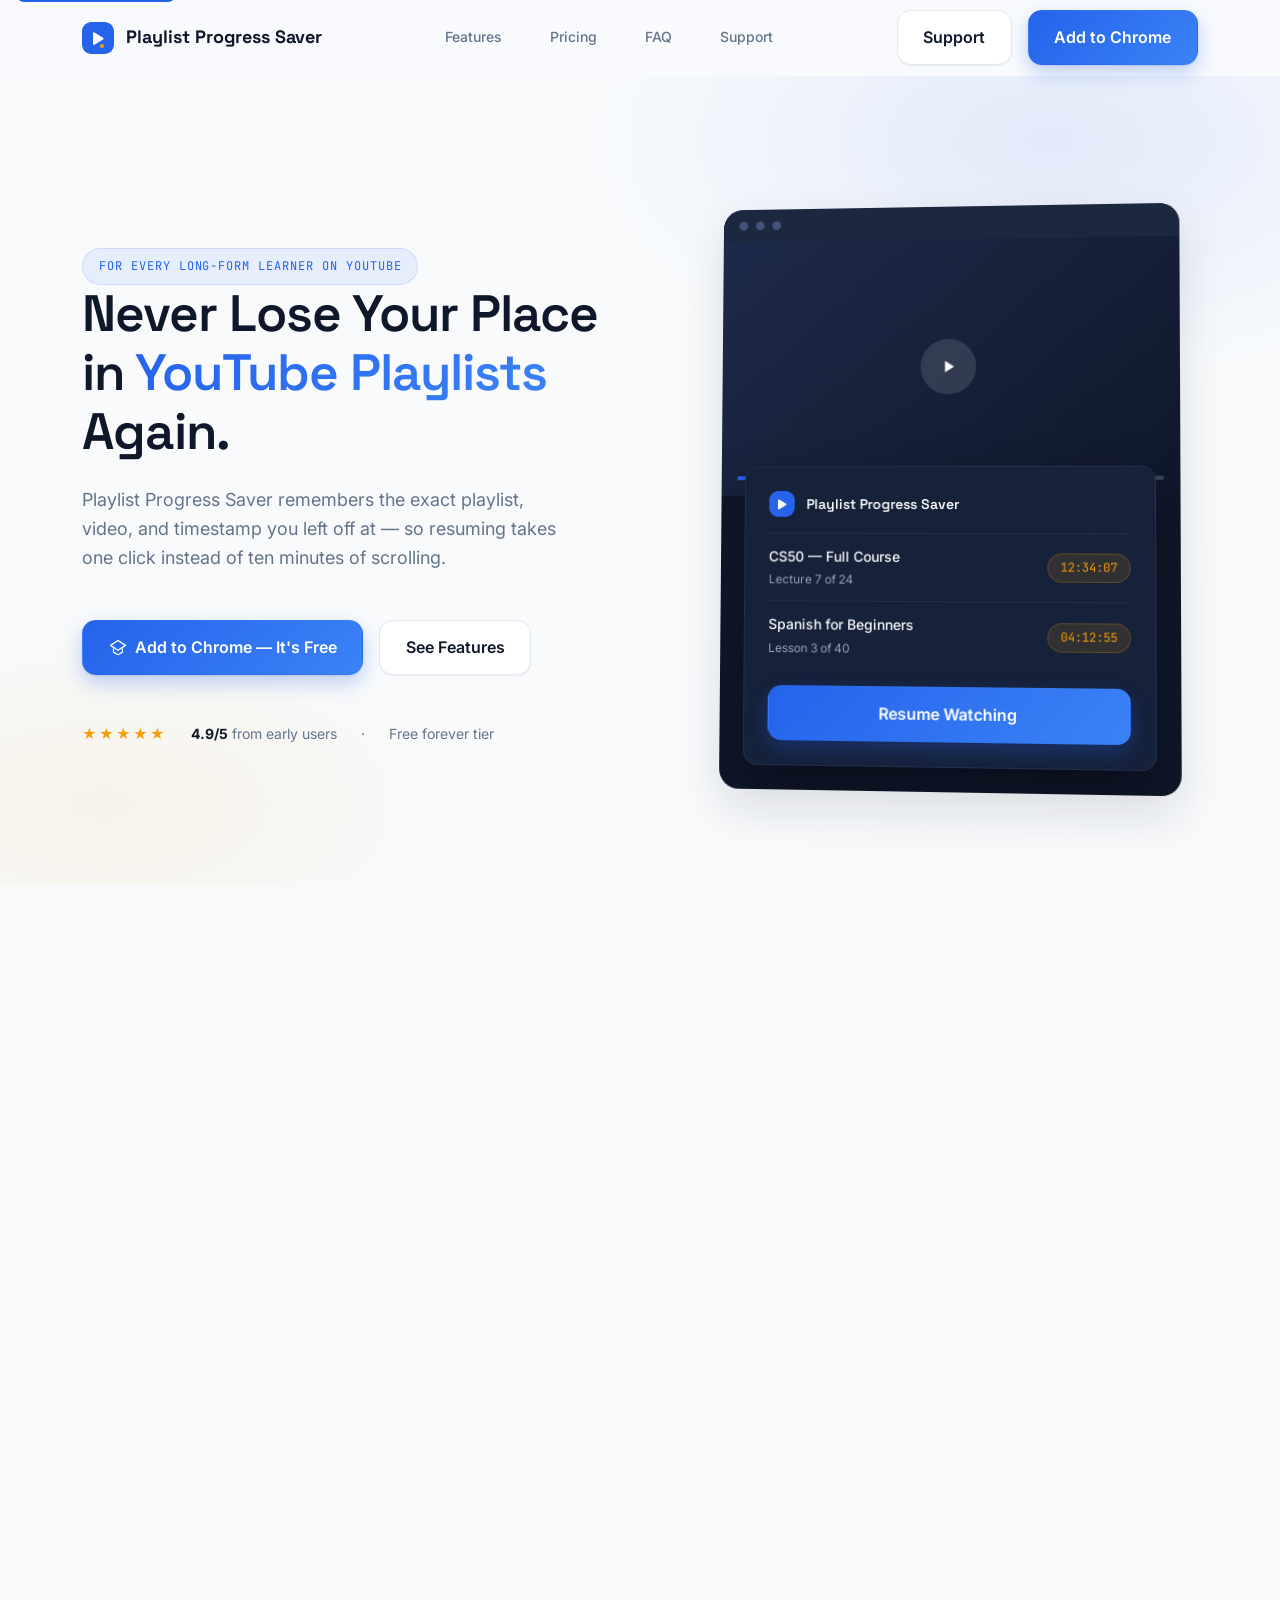
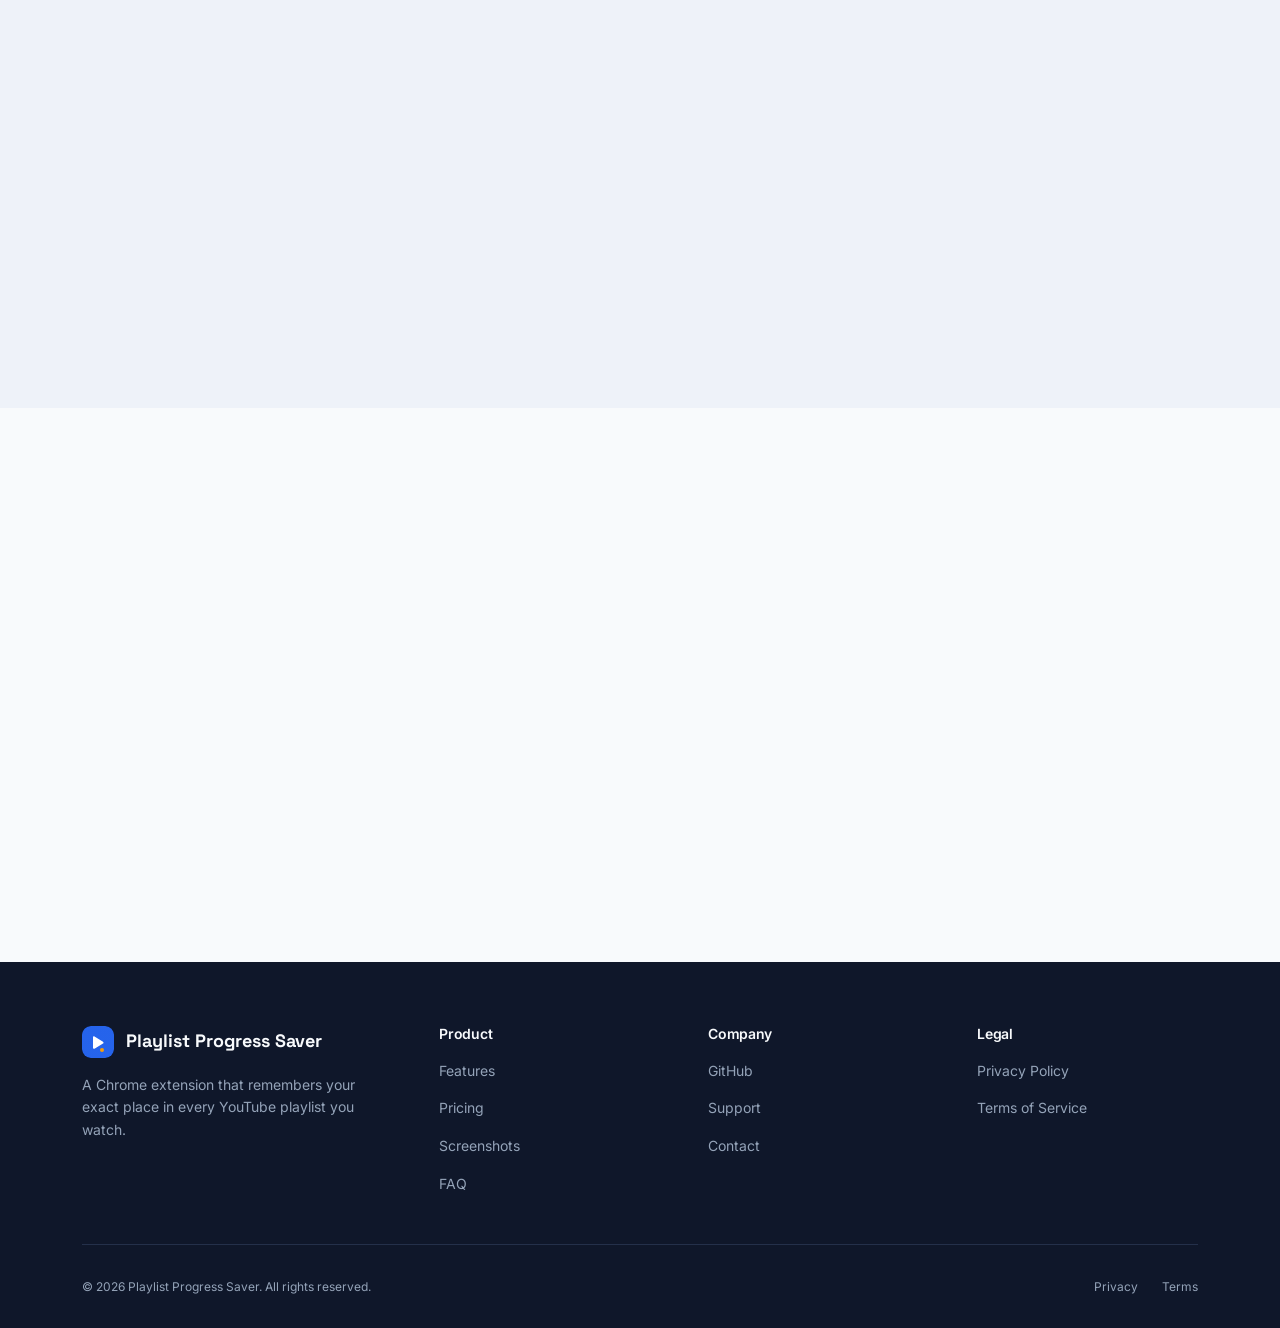
==== index.html @ 73959c13 "first version" ====
<!DOCTYPE html>
<html lang="en">
<head>
  <meta charset="UTF-8" />
  <meta name="viewport" content="width=device-width, initial-scale=1.0" />
  <title>Playlist Progress Saver — Never Lose Your Place in YouTube Playlists</title>
  <meta name="description" content="Playlist Progress Saver is a Chrome extension that remembers your exact playlist, video, and timestamp on YouTube — so you can resume instantly, every time." />
  <meta name="keywords" content="YouTube playlist tracker, resume YouTube video, chrome extension, playlist progress, save timestamp" />
  <meta name="author" content="Playlist Progress Saver" />
  <link rel="canonical" href="https://playlistprogresssaver.com/" />

  <!-- Open Graph -->
  <meta property="og:type" content="website" />
  <meta property="og:title" content="Playlist Progress Saver — Never Lose Your Place in YouTube Playlists" />
  <meta property="og:description" content="Remembers your exact playlist, video, and timestamp — resume instantly, every time." />
  <meta property="og:image" content="assets/images/og-image.png" />
  <meta property="og:url" content="https://playlistprogresssaver.com/" />
  <meta property="og:site_name" content="Playlist Progress Saver" />

  <!-- Twitter -->
  <meta name="twitter:card" content="summary_large_image" />
  <meta name="twitter:title" content="Playlist Progress Saver" />
  <meta name="twitter:description" content="Never lose your place in YouTube playlists again." />
  <meta name="twitter:image" content="assets/images/og-image.png" />

  <!-- Icons -->
  <link rel="icon" href="favicon.ico" sizes="any" />
  <link rel="apple-touch-icon" href="assets/images/apple-touch-icon.png" />
  <link rel="manifest" href="manifest.json" />
  <meta name="theme-color" content="#2563eb" />

  <!-- Fonts -->
  <link rel="preconnect" href="https://fonts.googleapis.com" />
  <link rel="preconnect" href="https://fonts.gstatic.com" crossorigin />
  <link href="https://fonts.googleapis.com/css2?family=Space+Grotesk:wght@500;600;700&family=Inter:wght@400;500;600;700&family=JetBrains+Mono:wght@400;500&display=swap" rel="stylesheet" />

  <link rel="stylesheet" href="styles.css" />

  <script type="application/ld+json">
  {
    "@context": "https://schema.org",
    "@type": "SoftwareApplication",
    "name": "Playlist Progress Saver",
    "applicationCategory": "BrowserApplication",
    "operatingSystem": "Chrome",
    "offers": {
      "@type": "Offer",
      "price": "0",
      "priceCurrency": "USD"
    },
    "description": "A Chrome extension that remembers your exact playlist, video, and timestamp on YouTube so you can resume instantly."
  }
  </script>
</head>
<body>
  <a class="skip-link" href="#main-content">Skip to content</a>

  <header class="site-header" id="site-header">
    <div class="container nav-inner">
      <a href="#top" class="logo" aria-label="Playlist Progress Saver home">
        <svg class="logo-mark" viewBox="0 0 32 32" fill="none" xmlns="http://www.w3.org/2000/svg" aria-hidden="true">
          <rect width="32" height="32" rx="8" fill="url(#navGrad)"/>
          <path d="M12.5 10.5L21 15.7C21.7 16.1 21.7 17.1 21 17.5L12.5 22.7C11.8 23.1 11 22.6 11 21.8V11.4C11 10.6 11.8 10.1 12.5 10.5Z" fill="white"/>
          <circle cx="20" cy="24" r="2" fill="#F59E0B"/>
          <defs>
            <linearGradient id="navGrad" x1="0" y1="0" x2="32" y2="32">
              <stop stop-color="#2563EB"/>
              <stop offset="1" stop-color="#3B82F6"/>
            </linearGradient>
          </defs>
        </svg>
        Playlist Progress Saver
      </a>

      <nav class="nav-links" aria-label="Primary">
        <a href="#features">Features</a>
        <a href="#pricing">Pricing</a>
        <a href="#faq">FAQ</a>
        <a href="#support">Support</a>
      </nav>

      <div class="nav-actions">
        <a href="#faq" class="btn btn-secondary">Support</a>
        <a href="#pricing" class="btn btn-primary">Add to Chrome</a>
        <button class="nav-toggle" id="nav-toggle" aria-label="Toggle menu" aria-expanded="false" aria-controls="site-header">
          <span class="nav-toggle-bar"></span>
          <span class="nav-toggle-bar"></span>
          <span class="nav-toggle-bar"></span>
        </button>
      </div>
    </div>
  </header>

  <main id="main-content">
    <!-- ============================== HERO ============================== -->
    <section class="hero" id="top">
      <div class="container hero-inner">
        <div class="hero-copy">
          <span class="eyebrow">For every long-form learner on YouTube</span>
          <h1>Never Lose Your Place in <span class="highlight">YouTube Playlists</span> Again.</h1>
          <p class="lead">Playlist Progress Saver remembers the exact playlist, video, and timestamp you left off at — so resuming takes one click instead of ten minutes of scrolling.</p>

          <div class="hero-actions">
            <a href="#pricing" class="btn btn-primary">
              <svg width="18" height="18" viewBox="0 0 24 24" fill="none" aria-hidden="true"><path d="M12 2L2 8.5L12 15L22 8.5L12 2Z" stroke="currentColor" stroke-width="1.6" stroke-linejoin="round"/><path d="M6 12.5V17.5L12 21L18 17.5V12.5" stroke="currentColor" stroke-width="1.6" stroke-linejoin="round"/></svg>
              Add to Chrome — It's Free
            </a>
            <a href="#features" class="btn btn-secondary">See Features</a>
          </div>

          <div class="hero-meta">
            <span class="stars" aria-hidden="true">★★★★★</span>
            <span><strong>4.9/5</strong> from early users</span>
            <span>·</span>
            <span>Free forever tier</span>
          </div>
        </div>

        <div class="hero-visual">
          <div class="browser-frame">
            <div class="browser-chrome">
              <span class="browser-dot"></span>
              <span class="browser-dot"></span>
              <span class="browser-dot"></span>
            </div>
            <div class="video-surface">
              <span class="play-glyph">
                <svg width="20" height="20" viewBox="0 0 24 24" fill="none" aria-hidden="true"><path d="M8 5v14l11-7L8 5z" fill="#fff"/></svg>
              </span>
              <div class="progress-track">
                <div class="progress-fill"></div>
                <div class="progress-pin" title="Saved position"></div>
              </div>
            </div>
            <div class="extension-popup">
              <div class="popup-header">
                <svg class="logo-mark" viewBox="0 0 32 32" fill="none" aria-hidden="true">
                  <rect width="32" height="32" rx="8" fill="url(#popupGrad)"/>
                  <path d="M12.5 10.5L21 15.7C21.7 16.1 21.7 17.1 21 17.5L12.5 22.7C11.8 23.1 11 22.6 11 21.8V11.4C11 10.6 11.8 10.1 12.5 10.5Z" fill="white"/>
                  <defs>
                    <linearGradient id="popupGrad" x1="0" y1="0" x2="32" y2="32">
                      <stop stop-color="#2563EB"/>
                      <stop offset="1" stop-color="#3B82F6"/>
                    </linearGradient>
                  </defs>
                </svg>
                <span>Playlist Progress Saver</span>
              </div>
              <div class="popup-row">
                <div>
                  <div class="row-title">CS50 — Full Course</div>
                  <div class="row-sub">Lecture 7 of 24</div>
                </div>
                <span class="timestamp-chip">12:34:07</span>
              </div>
              <div class="popup-row">
                <div>
                  <div class="row-title">Spanish for Beginners</div>
                  <div class="row-sub">Lesson 3 of 40</div>
                </div>
                <span class="timestamp-chip">04:12:55</span>
              </div>
              <div class="popup-cta">
                <a href="#pricing" class="btn btn-primary btn-block">Resume Watching</a>
              </div>
            </div>
          </div>
        </div>
      </div>
    </section>

    <!-- ============================ TRUST STRIP =========================== -->
    <section class="trust-strip reveal">
      <div class="container">
        <p>// built for people who learn on YouTube</p>
        <div class="trust-audiences">
          <span>Students</span>
          <span>Developers</span>
          <span>Course Learners</span>
          <span>Language Learners</span>
          <span>Playlist Binge-Watchers</span>
        </div>
      </div>
    </section>

    <!-- ============================== PROBLEM ============================= -->
    <section class="problem" id="problem">
      <div class="container">
        <div class="section-heading reveal">
          <span class="eyebrow">The problem</span>
          <h2>YouTube was never built to remember your place.</h2>
          <p>Long playlists are where real learning happens — and where YouTube quietly lets you down.</p>
        </div>

        <div class="problem-grid">
          <div class="problem-card reveal">
            <div class="problem-icon">
              <svg width="22" height="22" viewBox="0 0 24 24" fill="none" aria-hidden="true"><circle cx="12" cy="12" r="9" stroke="currentColor" stroke-width="1.6"/><path d="M12 7v5l3 3" stroke="currentColor" stroke-width="1.6" stroke-linecap="round"/></svg>
            </div>
            <h3>You forget where you stopped</h3>
            <p>Close the tab, come back tomorrow, and the exact video — let alone the exact second — is gone.</p>
          </div>
          <div class="problem-card reveal">
            <div class="problem-icon">
              <svg width="22" height="22" viewBox="0 0 24 24" fill="none" aria-hidden="true"><circle cx="10.5" cy="10.5" r="6.5" stroke="currentColor" stroke-width="1.6"/><path d="M20 20l-4.5-4.5" stroke="currentColor" stroke-width="1.6" stroke-linecap="round"/></svg>
            </div>
            <h3>You search through hundreds of videos</h3>
            <p>Course playlists run 40, 100, even 200 videos deep. Scrolling to find "the one" wastes real time.</p>
          </div>
          <div class="problem-card reveal">
            <div class="problem-icon">
              <svg width="22" height="22" viewBox="0 0 24 24" fill="none" aria-hidden="true"><path d="M4 19V5a1 1 0 011-1h9l6 6v9a1 1 0 01-1 1H5a1 1 0 01-1-1z" stroke="currentColor" stroke-width="1.6" stroke-linejoin="round"/><path d="M9 14l2 2 4-4" stroke="currentColor" stroke-width="1.6" stroke-linecap="round" stroke-linejoin="round"/></svg>
            </div>
            <h3>Your timestamps disappear</h3>
            <p>YouTube's own "continue watching" is unreliable across playlists, devices, and sign-outs.</p>
          </div>
        </div>
      </div>
    </section>

    <!-- ============================== FEATURES ============================ -->
    <section class="features" id="features">
      <div class="container">
        <div class="section-heading reveal">
          <span class="eyebrow">Features</span>
          <h2>Everything you need to pick up exactly where you left off.</h2>
          <p>Built specifically around how long playlists actually get watched.</p>
        </div>

        <div class="features-grid">
          <div class="feature-card reveal">
            <div class="feature-icon">
              <svg width="22" height="22" viewBox="0 0 24 24" fill="none" aria-hidden="true"><path d="M8 5v14l11-7L8 5z" fill="white"/></svg>
            </div>
            <h3>Resume Instantly</h3>
            <p>One click drops you back into the exact video and timestamp, no scrubbing required.</p>
          </div>
          <div class="feature-card reveal">
            <div class="feature-icon">
              <svg width="22" height="22" viewBox="0 0 24 24" fill="none" aria-hidden="true"><path d="M5 13l4 4L19 7" stroke="white" stroke-width="2" stroke-linecap="round" stroke-linejoin="round"/></svg>
            </div>
            <h3>Auto Save</h3>
            <p>Your position saves silently in the background every few seconds. Nothing to click, nothing to lose.</p>
          </div>
          <div class="feature-card reveal">
            <div class="feature-icon">
              <svg width="22" height="22" viewBox="0 0 24 24" fill="none" aria-hidden="true"><rect x="4" y="4" width="16" height="16" rx="2" stroke="white" stroke-width="1.8"/><path d="M4 10h16" stroke="white" stroke-width="1.8"/></svg>
            </div>
            <h3>Track Playlists</h3>
            <p>Track any number of playlists at once and see progress across every one at a glance.</p>
          </div>
          <div class="feature-card reveal">
            <div class="feature-icon">
              <svg width="22" height="22" viewBox="0 0 24 24" fill="none" aria-hidden="true"><path d="M12 3l2.5 5 5.5.8-4 3.9.9 5.5L12 15.8 7.1 18.2l.9-5.5-4-3.9L9.5 8 12 3z" stroke="white" stroke-width="1.6" stroke-linejoin="round"/></svg>
            </div>
            <h3>Tags</h3>
            <p>Label playlists as "Work," "Course," or "Music" so your library stays organized as it grows.</p>
          </div>
          <div class="feature-card reveal">
            <div class="feature-icon">
              <svg width="22" height="22" viewBox="0 0 24 24" fill="none" aria-hidden="true"><rect x="3" y="5" width="7" height="7" rx="1.5" stroke="white" stroke-width="1.6"/><rect x="14" y="5" width="7" height="7" rx="1.5" stroke="white" stroke-width="1.6"/><rect x="3" y="16" width="7" height="4" rx="1.5" stroke="white" stroke-width="1.6"/><rect x="14" y="16" width="7" height="4" rx="1.5" stroke="white" stroke-width="1.6"/></svg>
            </div>
            <h3>Categories</h3>
            <p>Group playlists into categories like "Learning" or "Entertainment" to keep long lists scannable.</p>
          </div>
          <div class="feature-card reveal">
            <div class="feature-icon">
              <svg width="22" height="22" viewBox="0 0 24 24" fill="none" aria-hidden="true"><circle cx="7" cy="12" r="3" stroke="white" stroke-width="1.6"/><circle cx="17" cy="7" r="3" stroke="white" stroke-width="1.6"/><circle cx="17" cy="17" r="3" stroke="white" stroke-width="1.6"/></svg>
            </div>
            <h3>Colors</h3>
            <p>Assign a color to each playlist for instant recognition when you have dozens tracked.</p>
          </div>
          <div class="feature-card reveal">
            <div class="feature-icon">
              <svg width="22" height="22" viewBox="0 0 24 24" fill="none" aria-hidden="true"><path d="M12 4v11m0 0l-4-4m4 4l4-4" stroke="white" stroke-width="1.8" stroke-linecap="round" stroke-linejoin="round"/><path d="M5 17v2a1 1 0 001 1h12a1 1 0 001-1v-2" stroke="white" stroke-width="1.8" stroke-linecap="round"/></svg>
            </div>
            <h3>Import / Export JSON</h3>
            <p>Your saved progress is yours — back it up or move it between machines with a single JSON file.</p>
          </div>
          <div class="feature-card reveal">
            <div class="feature-icon">
              <svg width="22" height="22" viewBox="0 0 24 24" fill="none" aria-hidden="true"><path d="M20 14.5A8 8 0 119.5 4a6.5 6.5 0 0010.5 10.5z" stroke="white" stroke-width="1.6" stroke-linejoin="round"/></svg>
            </div>
            <h3>Dark Mode</h3>
            <p>An interface that's easy on the eyes during late-night study sessions or long watch marathons.</p>
          </div>
          <div class="feature-card reveal">
            <div class="feature-icon">
              <svg width="22" height="22" viewBox="0 0 24 24" fill="none" aria-hidden="true"><circle cx="12" cy="12" r="4.5" stroke="white" stroke-width="1.6"/><path d="M12 2v3M12 19v3M4.2 4.2l2.1 2.1M17.7 17.7l2.1 2.1M2 12h3M19 12h3M4.2 19.8l2.1-2.1M17.7 6.3l2.1-2.1" stroke="white" stroke-width="1.6" stroke-linecap="round"/></svg>
            </div>
            <h3>Light Mode</h3>
            <p>A crisp, bright interface for whenever you'd rather work in daylight.</p>
          </div>
        </div>

        <div class="section-heading reveal" style="margin-top: var(--space-10); margin-bottom: 0;">
          <span class="eyebrow">Under the hood</span>
          <h2 style="font-size: var(--text-2xl);">Native YouTube Integration</h2>
          <p>No separate app, no extra tab. Playlist Progress Saver lives quietly inside YouTube itself, reading playlist and timestamp data as you watch.</p>
        </div>
      </div>
    </section>

    <!-- ============================ HOW IT WORKS ========================== -->
    <section class="how-it-works" id="how-it-works">
      <div class="container">
        <div class="section-heading reveal">
          <span class="eyebrow">How it works</span>
          <h2>Four steps. Zero setup after that.</h2>
        </div>

        <div class="steps-grid">
          <div class="step-card reveal">
            <div class="step-index">01</div>
            <h3>Track a playlist</h3>
            <p>Open any YouTube playlist and click "Track" from the extension popup.</p>
          </div>
          <div class="step-card reveal">
            <div class="step-index">02</div>
            <h3>Watch normally</h3>
            <p>Keep watching the way you already do — nothing changes about the YouTube player.</p>
          </div>
          <div class="step-card reveal">
            <div class="step-index">03</div>
            <h3>Progress saves automatically</h3>
            <p>Every few seconds, your current video and timestamp are quietly stored.</p>
          </div>
          <div class="step-card reveal">
            <div class="step-index">04</div>
            <h3>Resume instantly</h3>
            <p>Open the popup any time and jump straight back to the exact second you left.</p>
          </div>
        </div>
      </div>
    </section>

    <!-- ============================== PRICING ============================= -->
    <section class="pricing" id="pricing">
      <div class="container">
        <div class="section-heading reveal">
          <span class="eyebrow">Pricing</span>
          <h2>Start free. Upgrade when you need more.</h2>
          <p>No account required to get started.</p>
        </div>

        <div class="pricing-grid">
          <div class="price-card reveal">
            <span class="price-plan-name">Free</span>
            <div class="price-value">$0<span> / forever</span></div>
            <p class="price-note">Everything you need to get started with a couple of active playlists.</p>
            <ul class="price-features">
              <li><svg width="16" height="16" viewBox="0 0 24 24" fill="none"><path d="M5 13l4 4L19 7" stroke="currentColor" stroke-width="2" stroke-linecap="round" stroke-linejoin="round"/></svg> Track up to <strong>2 playlists</strong></li>
              <li><svg width="16" height="16" viewBox="0 0 24 24" fill="none"><path d="M5 13l4 4L19 7" stroke="currentColor" stroke-width="2" stroke-linecap="round" stroke-linejoin="round"/></svg> Auto Save</li>
              <li><svg width="16" height="16" viewBox="0 0 24 24" fill="none"><path d="M5 13l4 4L19 7" stroke="currentColor" stroke-width="2" stroke-linecap="round" stroke-linejoin="round"/></svg> Resume Progress</li>
              <li><svg width="16" height="16" viewBox="0 0 24 24" fill="none"><path d="M5 13l4 4L19 7" stroke="currentColor" stroke-width="2" stroke-linecap="round" stroke-linejoin="round"/></svg> Tags, Categories &amp; Colors</li>
              <li><svg width="16" height="16" viewBox="0 0 24 24" fill="none"><path d="M5 13l4 4L19 7" stroke="currentColor" stroke-width="2" stroke-linecap="round" stroke-linejoin="round"/></svg> Import / Export JSON</li>
              <li><svg width="16" height="16" viewBox="0 0 24 24" fill="none"><path d="M5 13l4 4L19 7" stroke="currentColor" stroke-width="2" stroke-linecap="round" stroke-linejoin="round"/></svg> Dark Mode</li>
            </ul>
            <a href="#" class="btn btn-secondary btn-block" style="background: transparent; color: #fff; border-color: var(--color-dark-border);">Install Free</a>
          </div>

          <div class="price-card is-premium reveal">
            <span class="premium-badge">Premium</span>
            <span class="price-plan-name">Premium</span>
            <div class="price-value">Coming Soon</div>
            <p class="price-note">For anyone tracking playlists across every device they own.</p>
            <ul class="price-features">
              <li><svg width="16" height="16" viewBox="0 0 24 24" fill="none"><path d="M5 13l4 4L19 7" stroke="currentColor" stroke-width="2" stroke-linecap="round" stroke-linejoin="round"/></svg> <strong>Unlimited</strong> playlists</li>
              <li class="is-future"><svg width="16" height="16" viewBox="0 0 24 24" fill="none"><circle cx="12" cy="12" r="9" stroke="currentColor" stroke-width="1.8"/><path d="M12 7v5l3 3" stroke="currentColor" stroke-width="1.8" stroke-linecap="round"/></svg> Cloud Sync <em>(future)</em></li>
              <li class="is-future"><svg width="16" height="16" viewBox="0 0 24 24" fill="none"><circle cx="12" cy="12" r="9" stroke="currentColor" stroke-width="1.8"/><path d="M12 7v5l3 3" stroke="currentColor" stroke-width="1.8" stroke-linecap="round"/></svg> Automatic Backup <em>(future)</em></li>
              <li><svg width="16" height="16" viewBox="0 0 24 24" fill="none"><path d="M5 13l4 4L19 7" stroke="currentColor" stroke-width="2" stroke-linecap="round" stroke-linejoin="round"/></svg> Priority Support</li>
              <li><svg width="16" height="16" viewBox="0 0 24 24" fill="none"><path d="M5 13l4 4L19 7" stroke="currentColor" stroke-width="2" stroke-linecap="round" stroke-linejoin="round"/></svg> Early Feature Access</li>
            </ul>
            <button class="btn btn-premium btn-block is-disabled" disabled>Upgrade to Premium — Coming Soon</button>
          </div>
        </div>
      </div>
    </section>

    <!-- ============================ SCREENSHOTS =========================== -->
    <section class="screenshots" id="screenshots">
      <div class="container">
        <div class="section-heading reveal">
          <span class="eyebrow">Inside the extension</span>
          <h2>A closer look at the interface.</h2>
        </div>

        <div class="screens-grid">
          <div class="screen-card reveal">
            <div class="screen-chrome"><span class="browser-dot" style="background:#cbd5e1;"></span><span class="browser-dot" style="background:#cbd5e1;"></span><span class="browser-dot" style="background:#cbd5e1;"></span></div>
            <div class="screen-body">
              <svg width="180" height="120" viewBox="0 0 180 120" fill="none" aria-hidden="true">
                <rect x="0" y="0" width="180" height="120" rx="10" fill="#0F172A"/>
                <rect x="14" y="14" width="90" height="10" rx="3" fill="#2563EB"/>
                <rect x="14" y="34" width="152" height="1" fill="#24304A"/>
                <rect x="14" y="46" width="110" height="8" rx="2" fill="#94A3B8"/>
                <rect x="14" y="60" width="70" height="7" rx="2" fill="#475569"/>
                <rect x="130" y="58" width="36" height="12" rx="6" fill="#F59E0B" opacity="0.85"/>
              </svg>
            </div>
            <div class="screen-caption"><strong>Popup UI</strong>See tracked playlists and jump back in from anywhere.</div>
          </div>

          <div class="screen-card reveal">
            <div class="screen-chrome"><span class="browser-dot" style="background:#cbd5e1;"></span><span class="browser-dot" style="background:#cbd5e1;"></span><span class="browser-dot" style="background:#cbd5e1;"></span></div>
            <div class="screen-body">
              <svg width="180" height="120" viewBox="0 0 180 120" fill="none" aria-hidden="true">
                <rect x="0" y="0" width="180" height="120" rx="10" fill="#0F172A"/>
                <rect x="14" y="14" width="60" height="10" rx="3" fill="#F8FAFC"/>
                <circle cx="150" cy="19" r="10" fill="#2563EB"/>
                <rect x="14" y="40" width="152" height="18" rx="6" fill="#16213A" stroke="#24304A"/>
                <rect x="14" y="64" width="152" height="18" rx="6" fill="#16213A" stroke="#24304A"/>
                <rect x="14" y="88" width="80" height="18" rx="6" fill="#2563EB"/>
              </svg>
            </div>
            <div class="screen-caption"><strong>Settings</strong>Toggle Dark Mode, manage tags, colors and export options.</div>
          </div>

          <div class="screen-card reveal">
            <div class="screen-chrome"><span class="browser-dot" style="background:#cbd5e1;"></span><span class="browser-dot" style="background:#cbd5e1;"></span><span class="browser-dot" style="background:#cbd5e1;"></span></div>
            <div class="screen-body">
              <svg width="180" height="120" viewBox="0 0 180 120" fill="none" aria-hidden="true">
                <rect x="0" y="0" width="180" height="120" rx="10" fill="#0F172A"/>
                <rect x="14" y="16" width="152" height="14" rx="4" fill="#16213A"/>
                <rect x="14" y="16" width="60" height="14" rx="4" fill="#2563EB"/>
                <rect x="14" y="40" width="152" height="14" rx="4" fill="#16213A"/>
                <rect x="14" y="40" width="100" height="14" rx="4" fill="#22C55E"/>
                <rect x="14" y="64" width="152" height="14" rx="4" fill="#16213A"/>
                <rect x="14" y="64" width="30" height="14" rx="4" fill="#F59E0B"/>
              </svg>
            </div>
            <div class="screen-caption"><strong>Playlist Tracking</strong>Every tracked playlist shows live watch progress.</div>
          </div>

          <div class="screen-card reveal">
            <div class="screen-chrome"><span class="browser-dot" style="background:#cbd5e1;"></span><span class="browser-dot" style="background:#cbd5e1;"></span><span class="browser-dot" style="background:#cbd5e1;"></span></div>
            <div class="screen-body">
              <svg width="180" height="120" viewBox="0 0 180 120" fill="none" aria-hidden="true">
                <rect x="0" y="0" width="180" height="120" rx="10" fill="#0F172A"/>
                <circle cx="40" cy="60" r="26" stroke="#2563EB" stroke-width="6" fill="none" stroke-dasharray="120" stroke-dashoffset="40"/>
                <text x="40" y="65" fill="#F8FAFC" font-size="11" text-anchor="middle" font-family="monospace">62%</text>
                <rect x="86" y="30" width="80" height="10" rx="3" fill="#94A3B8"/>
                <rect x="86" y="50" width="80" height="10" rx="3" fill="#475569"/>
                <rect x="86" y="70" width="50" height="10" rx="3" fill="#F59E0B"/>
              </svg>
            </div>
            <div class="screen-caption"><strong>Resume Dashboard</strong>An overview of everything in progress, at a glance.</div>
          </div>
        </div>
      </div>
    </section>

    <!-- ================================ FAQ =============================== -->
    <section class="faq" id="faq">
      <div class="container">
        <div class="section-heading reveal">
          <span class="eyebrow">FAQ</span>
          <h2>Questions, answered.</h2>
        </div>

        <div class="faq-list">
          <div class="faq-item reveal">
            <button class="faq-question" aria-expanded="false">
              Does it work with every playlist?
              <svg class="faq-icon" width="18" height="18" viewBox="0 0 24 24" fill="none" aria-hidden="true"><path d="M12 5v14M5 12h14" stroke="currentColor" stroke-width="1.8" stroke-linecap="round"/></svg>
            </button>
            <div class="faq-answer">
              <p>Yes. Playlist Progress Saver works with any public or unlisted YouTube playlist, including course playlists, music playlists, and personal "Watch Later" lists.</p>
            </div>
          </div>
          <div class="faq-item reveal">
            <button class="faq-question" aria-expanded="false">
              Is my data private?
              <svg class="faq-icon" width="18" height="18" viewBox="0 0 24 24" fill="none" aria-hidden="true"><path d="M12 5v14M5 12h14" stroke="currentColor" stroke-width="1.8" stroke-linecap="round"/></svg>
            </button>
            <div class="faq-answer">
              <p>Your playlist and timestamp data is stored locally in your browser by default. Nothing is sent to a server unless you explicitly enable a future sync feature.</p>
            </div>
          </div>
          <div class="faq-item reveal">
            <button class="faq-question" aria-expanded="false">
              Do I need an account?
              <svg class="faq-icon" width="18" height="18" viewBox="0 0 24 24" fill="none" aria-hidden="true"><path d="M12 5v14M5 12h14" stroke="currentColor" stroke-width="1.8" stroke-linecap="round"/></svg>
            </button>
            <div class="faq-answer">
              <p>No. Install the extension and start tracking playlists immediately — no sign-up, no email, no password.</p>
            </div>
          </div>
          <div class="faq-item reveal">
            <button class="faq-question" aria-expanded="false">
              Can I export my progress?
              <svg class="faq-icon" width="18" height="18" viewBox="0 0 24 24" fill="none" aria-hidden="true"><path d="M12 5v14M5 12h14" stroke="currentColor" stroke-width="1.8" stroke-linecap="round"/></svg>
            </button>
            <div class="faq-answer">
              <p>Yes. Every plan includes JSON import and export, so you can back up your data or move it to a new machine whenever you like.</p>
            </div>
          </div>
          <div class="faq-item reveal">
            <button class="faq-question" aria-expanded="false">
              Will cloud sync be available?
              <svg class="faq-icon" width="18" height="18" viewBox="0 0 24 24" fill="none" aria-hidden="true"><path d="M12 5v14M5 12h14" stroke="currentColor" stroke-width="1.8" stroke-linecap="round"/></svg>
            </button>
            <div class="faq-answer">
              <p>Cloud Sync and Automatic Backup are planned Premium features. They are not available yet — Premium is currently marked "Coming Soon."</p>
            </div>
          </div>
        </div>
      </div>
    </section>

    <!-- ============================== FINAL CTA =========================== -->
    <section class="final-cta" id="support">
      <div class="container">
        <div class="final-cta-inner reveal">
          <h2>Pick up exactly where you left off.</h2>
          <p>Free to install, no account required. Your next playlist session starts one click away.</p>
          <div class="final-cta-actions">
            <a href="#pricing" class="btn btn-primary">Add to Chrome — It's Free</a>
            <a href="mailto:support@playlistprogresssaver.com" class="btn btn-ghost">Contact Support</a>
          </div>
        </div>
      </div>
    </section>
  </main>

  <footer class="site-footer">
    <div class="container">
      <div class="footer-grid">
        <div class="footer-brand">
          <a href="#top" class="logo">
            <svg class="logo-mark" viewBox="0 0 32 32" fill="none" aria-hidden="true">
              <rect width="32" height="32" rx="8" fill="url(#footerGrad)"/>
              <path d="M12.5 10.5L21 15.7C21.7 16.1 21.7 17.1 21 17.5L12.5 22.7C11.8 23.1 11 22.6 11 21.8V11.4C11 10.6 11.8 10.1 12.5 10.5Z" fill="white"/>
              <circle cx="20" cy="24" r="2" fill="#F59E0B"/>
              <defs>
                <linearGradient id="footerGrad" x1="0" y1="0" x2="32" y2="32">
                  <stop stop-color="#2563EB"/>
                  <stop offset="1" stop-color="#3B82F6"/>
                </linearGradient>
              </defs>
            </svg>
            Playlist Progress Saver
          </a>
          <p>A Chrome extension that remembers your exact place in every YouTube playlist you watch.</p>
        </div>

        <div class="footer-col">
          <h4>Product</h4>
          <ul>
            <li><a href="#features">Features</a></li>
            <li><a href="#pricing">Pricing</a></li>
            <li><a href="#screenshots">Screenshots</a></li>
            <li><a href="#faq">FAQ</a></li>
          </ul>
        </div>

        <div class="footer-col">
          <h4>Company</h4>
          <ul>
            <li><a href="https://github.com/" target="_blank" rel="noopener">GitHub</a></li>
            <li><a href="#support">Support</a></li>
            <li><a href="mailto:hello@playlistprogresssaver.com">Contact</a></li>
          </ul>
        </div>

        <div class="footer-col">
          <h4>Legal</h4>
          <ul>
            <li><a href="privacy.html">Privacy Policy</a></li>
            <li><a href="terms.html">Terms of Service</a></li>
          </ul>
        </div>
      </div>

      <div class="footer-bottom">
        <span>© <span id="year">2026</span> Playlist Progress Saver. All rights reserved.</span>
        <div class="footer-bottom-links">
          <a href="privacy.html">Privacy</a>
          <a href="terms.html">Terms</a>
        </div>
      </div>
    </div>
  </footer>

  <button class="back-to-top" id="back-to-top" aria-label="Back to top">
    <svg width="18" height="18" viewBox="0 0 24 24" fill="none" aria-hidden="true"><path d="M12 19V5M5 12l7-7 7 7" stroke="currentColor" stroke-width="2" stroke-linecap="round" stroke-linejoin="round"/></svg>
  </button>

  <script src="script.js"></script>
</body>
</html>
---- styles.css ----
/* ==========================================================================
   Playlist Progress Saver — Stylesheet
   ========================================================================== */

/* -------------------------------- Tokens -------------------------------- */
:root {
  /* Brand palette */
  --color-primary: #2563eb;
  --color-primary-dark: #1d4ed8;
  --color-accent: #3b82f6;
  --color-success: #22c55e;
  --color-premium: #f59e0b;

  /* Surfaces */
  --color-bg: #f8fafc;
  --color-bg-alt: #eef2f9;
  --color-surface: #ffffff;
  --color-dark-bg: #0f172a;
  --color-dark-surface: #16213a;
  --color-dark-border: #24304a;

  /* Text */
  --color-text: #0f172a;
  --color-text-secondary: #64748b;
  --color-text-on-dark: #f8fafc;
  --color-text-on-dark-secondary: #94a3b8;

  /* Borders */
  --color-border: #e2e8f0;

  /* Gradients */
  --gradient-primary: linear-gradient(135deg, var(--color-primary) 0%, var(--color-accent) 100%);
  --gradient-premium: linear-gradient(135deg, #f59e0b 0%, #fbbf24 100%);
  --gradient-dark: linear-gradient(180deg, #0f172a 0%, #16213a 100%);

  /* Typography */
  --font-display: "Space Grotesk", "Segoe UI", sans-serif;
  --font-body: "Inter", "Segoe UI", sans-serif;
  --font-mono: "JetBrains Mono", "SFMono-Regular", Consolas, monospace;

  /* Type scale */
  --text-xs: 0.75rem;
  --text-sm: 0.875rem;
  --text-base: 1rem;
  --text-lg: 1.125rem;
  --text-xl: 1.375rem;
  --text-2xl: 1.75rem;
  --text-3xl: 2.25rem;
  --text-4xl: 3rem;
  --text-5xl: 3.75rem;

  /* Spacing */
  --space-1: 0.25rem;
  --space-2: 0.5rem;
  --space-3: 0.75rem;
  --space-4: 1rem;
  --space-5: 1.5rem;
  --space-6: 2rem;
  --space-8: 3rem;
  --space-10: 4rem;
  --space-12: 6rem;
  --space-16: 8rem;

  /* Radii */
  --radius-sm: 8px;
  --radius-md: 14px;
  --radius-lg: 20px;
  --radius-xl: 28px;
  --radius-full: 999px;

  /* Shadows */
  --shadow-sm: 0 1px 2px rgba(15, 23, 42, 0.06);
  --shadow-md: 0 8px 24px rgba(15, 23, 42, 0.08);
  --shadow-lg: 0 20px 48px rgba(15, 23, 42, 0.12);
  --shadow-glow: 0 0 0 1px rgba(37, 99, 235, 0.08), 0 20px 48px rgba(37, 99, 235, 0.16);

  /* Layout */
  --container-width: 1180px;
  --nav-height: 76px;
  --ease-out: cubic-bezier(0.16, 1, 0.3, 1);
}

/* -------------------------------- Reset -------------------------------- */
*,
*::before,
*::after {
  box-sizing: border-box;
}

html {
  scroll-behavior: smooth;
}

body {
  margin: 0;
  font-family: var(--font-body);
  font-size: var(--text-base);
  line-height: 1.6;
  color: var(--color-text);
  background: var(--color-bg);
  -webkit-font-smoothing: antialiased;
  text-rendering: optimizeLegibility;
}

img {
  max-width: 100%;
  display: block;
}

a {
  color: inherit;
  text-decoration: none;
}

ul {
  list-style: none;
  margin: 0;
  padding: 0;
}

button {
  font-family: inherit;
  cursor: pointer;
}

h1, h2, h3, h4 {
  font-family: var(--font-display);
  font-weight: 600;
  line-height: 1.15;
  letter-spacing: -0.02em;
  margin: 0;
}

p {
  margin: 0;
}

:focus-visible {
  outline: 2px solid var(--color-primary);
  outline-offset: 3px;
  border-radius: 4px;
}

@media (prefers-reduced-motion: reduce) {
  *,
  *::before,
  *::after {
    animation-duration: 0.001ms !important;
    animation-iteration-count: 1 !important;
    transition-duration: 0.001ms !important;
    scroll-behavior: auto !important;
  }
}

/* Skip link for keyboard users */
.skip-link {
  position: absolute;
  top: -48px;
  left: var(--space-4);
  background: var(--color-primary);
  color: #fff;
  padding: var(--space-3) var(--space-5);
  border-radius: var(--radius-sm);
  z-index: 1000;
  transition: top 0.2s var(--ease-out);
}

.skip-link:focus {
  top: var(--space-4);
}

/* -------------------------------- Layout -------------------------------- */
.container {
  width: 100%;
  max-width: var(--container-width);
  margin-inline: auto;
  padding-inline: var(--space-6);
}

section {
  position: relative;
}

.eyebrow {
  display: inline-flex;
  align-items: center;
  gap: var(--space-2);
  font-family: var(--font-mono);
  font-size: var(--text-xs);
  letter-spacing: 0.08em;
  text-transform: uppercase;
  color: var(--color-primary);
  background: rgba(37, 99, 235, 0.08);
  border: 1px solid rgba(37, 99, 235, 0.14);
  padding: var(--space-2) var(--space-4);
  border-radius: var(--radius-full);
}

.section-heading {
  max-width: 640px;
  margin-inline: auto;
  text-align: center;
  margin-bottom: var(--space-10);
}

.section-heading h2 {
  font-size: var(--text-3xl);
  margin-block: var(--space-4);
}

.section-heading p {
  color: var(--color-text-secondary);
  font-size: var(--text-lg);
}

.section-tag {
  display: block;
}

/* Reveal-on-scroll */
.reveal {
  opacity: 0;
  transform: translateY(24px);
  transition: opacity 0.7s var(--ease-out), transform 0.7s var(--ease-out);
}

.reveal.is-visible {
  opacity: 1;
  transform: translateY(0);
}

/* -------------------------------- Buttons -------------------------------- */
.btn {
  display: inline-flex;
  align-items: center;
  justify-content: center;
  gap: var(--space-2);
  font-family: var(--font-body);
  font-weight: 600;
  font-size: var(--text-base);
  padding: 0.85rem 1.6rem;
  border-radius: var(--radius-md);
  border: 1px solid transparent;
  transition: transform 0.2s var(--ease-out), box-shadow 0.2s var(--ease-out), background 0.2s var(--ease-out);
  white-space: nowrap;
}

.btn-primary {
  background: var(--gradient-primary);
  color: #fff;
  box-shadow: 0 1px 2px rgba(15, 23, 42, 0.1), 0 8px 20px rgba(37, 99, 235, 0.28);
}

.btn-primary:hover {
  transform: translateY(-2px);
  box-shadow: 0 4px 8px rgba(15, 23, 42, 0.12), 0 14px 30px rgba(37, 99, 235, 0.36);
}

.btn-secondary {
  background: var(--color-surface);
  color: var(--color-text);
  border-color: var(--color-border);
  box-shadow: var(--shadow-sm);
}

.btn-secondary:hover {
  transform: translateY(-2px);
  box-shadow: var(--shadow-md);
  border-color: #cbd5e1;
}

.btn-ghost {
  background: transparent;
  color: var(--color-text-on-dark);
  border-color: rgba(248, 250, 252, 0.18);
}

.btn-ghost:hover {
  background: rgba(248, 250, 252, 0.08);
}

.btn-premium {
  background: var(--gradient-premium);
  color: #1a1200;
  box-shadow: 0 8px 20px rgba(245, 158, 11, 0.3);
}

.btn-premium:hover {
  transform: translateY(-2px);
  box-shadow: 0 14px 30px rgba(245, 158, 11, 0.4);
}

.btn-block {
  width: 100%;
}

.btn[disabled],
.btn.is-disabled {
  opacity: 0.6;
  cursor: not-allowed;
  transform: none !important;
}

/* ------------------------------ Navigation ------------------------------ */
.site-header {
  position: sticky;
  top: 0;
  z-index: 100;
  height: var(--nav-height);
  display: flex;
  align-items: center;
  background: rgba(248, 250, 252, 0.72);
  backdrop-filter: blur(14px) saturate(160%);
  -webkit-backdrop-filter: blur(14px) saturate(160%);
  border-bottom: 1px solid transparent;
  transition: border-color 0.3s var(--ease-out), box-shadow 0.3s var(--ease-out);
}

.site-header.is-scrolled {
  border-bottom-color: var(--color-border);
  box-shadow: 0 1px 0 rgba(15, 23, 42, 0.02), 0 12px 24px -18px rgba(15, 23, 42, 0.25);
}

.nav-inner {
  display: flex;
  align-items: center;
  justify-content: space-between;
  width: 100%;
}

.logo {
  display: flex;
  align-items: center;
  gap: var(--space-3);
  font-family: var(--font-display);
  font-weight: 700;
  font-size: var(--text-lg);
  color: var(--color-text);
}

.logo-mark {
  width: 32px;
  height: 32px;
  border-radius: 9px;
  flex-shrink: 0;
}

.nav-links {
  display: flex;
  align-items: center;
  gap: var(--space-8);
}

.nav-links a {
  font-size: var(--text-sm);
  font-weight: 500;
  color: var(--color-text-secondary);
  transition: color 0.2s var(--ease-out);
  position: relative;
}

.nav-links a:hover {
  color: var(--color-text);
}

.nav-links a::after {
  content: "";
  position: absolute;
  left: 0;
  bottom: -6px;
  width: 0;
  height: 2px;
  background: var(--color-primary);
  transition: width 0.25s var(--ease-out);
}

.nav-links a:hover::after {
  width: 100%;
}

.nav-actions {
  display: flex;
  align-items: center;
  gap: var(--space-4);
}

.nav-toggle {
  display: none;
  background: none;
  border: none;
  padding: var(--space-2);
}

.nav-toggle-bar {
  display: block;
  width: 22px;
  height: 2px;
  background: var(--color-text);
  margin: 5px 0;
  transition: transform 0.25s var(--ease-out), opacity 0.25s var(--ease-out);
}

/* ---------------------------------- Hero --------------------------------- */
.hero {
  padding-block: var(--space-16) var(--space-12);
  overflow: hidden;
  background:
    radial-gradient(60% 50% at 82% 8%, rgba(37, 99, 235, 0.10), transparent 60%),
    radial-gradient(50% 40% at 8% 90%, rgba(245, 158, 11, 0.08), transparent 60%);
}

.hero-inner {
  display: grid;
  grid-template-columns: 1.05fr 0.95fr;
  gap: var(--space-10);
  align-items: center;
}

.hero-copy h1 {
  font-size: clamp(2.4rem, 4vw, var(--text-5xl));
  margin-bottom: var(--space-5);
}

.hero-copy .highlight {
  background: var(--gradient-primary);
  -webkit-background-clip: text;
  background-clip: text;
  color: transparent;
}

.hero-copy p.lead {
  font-size: var(--text-lg);
  color: var(--color-text-secondary);
  max-width: 480px;
  margin-bottom: var(--space-8);
}

.hero-actions {
  display: flex;
  align-items: center;
  gap: var(--space-4);
  flex-wrap: wrap;
  margin-bottom: var(--space-8);
}

.hero-meta {
  display: flex;
  align-items: center;
  gap: var(--space-5);
  font-size: var(--text-sm);
  color: var(--color-text-secondary);
}

.hero-meta strong {
  color: var(--color-text);
}

.stars {
  color: var(--color-premium);
  letter-spacing: 2px;
}

/* --- Hero mockup: fake extension popup anchored to a fake YouTube frame --- */
.hero-visual {
  position: relative;
  display: flex;
  justify-content: center;
}

.browser-frame {
  width: 100%;
  max-width: 460px;
  border-radius: var(--radius-lg);
  background: var(--color-dark-bg);
  box-shadow: var(--shadow-lg);
  overflow: hidden;
  transform: perspective(1200px) rotateY(-4deg) rotateX(2deg);
  animation: float 7s ease-in-out infinite;
}

@keyframes float {
  0%, 100% { transform: perspective(1200px) rotateY(-4deg) rotateX(2deg) translateY(0); }
  50% { transform: perspective(1200px) rotateY(-4deg) rotateX(2deg) translateY(-10px); }
}

.browser-chrome {
  display: flex;
  align-items: center;
  gap: var(--space-2);
  padding: var(--space-3) var(--space-4);
  background: #1c2740;
}

.browser-dot {
  width: 9px;
  height: 9px;
  border-radius: 50%;
  background: #45527a;
}

.video-surface {
  aspect-ratio: 16 / 9;
  background: linear-gradient(140deg, #1e2a4a 0%, #0f172a 100%);
  position: relative;
  display: flex;
  align-items: center;
  justify-content: center;
}

.video-surface .play-glyph {
  width: 56px;
  height: 56px;
  border-radius: 50%;
  background: rgba(248, 250, 252, 0.12);
  display: flex;
  align-items: center;
  justify-content: center;
  backdrop-filter: blur(4px);
}

.progress-track {
  position: absolute;
  left: var(--space-4);
  right: var(--space-4);
  bottom: var(--space-4);
  height: 4px;
  background: rgba(248, 250, 252, 0.2);
  border-radius: var(--radius-full);
}

.progress-fill {
  position: absolute;
  inset: 0;
  width: 42%;
  background: var(--color-primary);
  border-radius: var(--radius-full);
}

.progress-pin {
  position: absolute;
  left: 42%;
  top: 50%;
  transform: translate(-50%, -50%);
  width: 12px;
  height: 12px;
  border-radius: 50%;
  background: var(--color-premium);
  box-shadow: 0 0 0 4px rgba(245, 158, 11, 0.22);
}

.extension-popup {
  margin: -30px var(--space-5) var(--space-5);
  position: relative;
  background: var(--color-dark-surface);
  border: 1px solid var(--color-dark-border);
  border-radius: var(--radius-md);
  box-shadow: 0 24px 48px rgba(0, 0, 0, 0.35);
  padding: var(--space-5);
}

.popup-header {
  display: flex;
  align-items: center;
  gap: var(--space-3);
  margin-bottom: var(--space-4);
}

.popup-header .logo-mark {
  width: 26px;
  height: 26px;
}

.popup-header span {
  font-family: var(--font-display);
  font-weight: 600;
  color: var(--color-text-on-dark);
  font-size: var(--text-sm);
}

.popup-row {
  display: flex;
  align-items: center;
  justify-content: space-between;
  padding: var(--space-3) 0;
  border-top: 1px solid var(--color-dark-border);
}

.popup-row:first-of-type {
  border-top: none;
}

.popup-row .row-title {
  color: var(--color-text-on-dark);
  font-size: var(--text-sm);
  font-weight: 500;
}

.popup-row .row-sub {
  color: var(--color-text-on-dark-secondary);
  font-size: var(--text-xs);
  margin-top: 2px;
}

.timestamp-chip {
  font-family: var(--font-mono);
  font-size: var(--text-xs);
  color: var(--color-premium);
  background: rgba(245, 158, 11, 0.12);
  border: 1px solid rgba(245, 158, 11, 0.24);
  padding: var(--space-1) var(--space-3);
  border-radius: var(--radius-full);
}

.popup-cta {
  margin-top: var(--space-4);
}

/* -------------------------------- Logo strip ----------------------------- */
.trust-strip {
  padding-block: var(--space-8);
  border-top: 1px solid var(--color-border);
  border-bottom: 1px solid var(--color-border);
}

.trust-strip .container {
  display: flex;
  align-items: center;
  justify-content: space-between;
  flex-wrap: wrap;
  gap: var(--space-6);
}

.trust-strip p {
  font-size: var(--text-sm);
  color: var(--color-text-secondary);
  font-family: var(--font-mono);
}

.trust-audiences {
  display: flex;
  gap: var(--space-6);
  flex-wrap: wrap;
  font-size: var(--text-sm);
  font-weight: 500;
  color: var(--color-text-secondary);
}

/* -------------------------------- Problem -------------------------------- */
.problem {
  padding-block: var(--space-12);
}

.problem-grid {
  display: grid;
  grid-template-columns: repeat(3, 1fr);
  gap: var(--space-6);
}

.problem-card {
  background: var(--color-surface);
  border: 1px solid var(--color-border);
  border-radius: var(--radius-lg);
  padding: var(--space-6);
  transition: transform 0.25s var(--ease-out), box-shadow 0.25s var(--ease-out);
}

.problem-card:hover {
  transform: translateY(-4px);
  box-shadow: var(--shadow-md);
}

.problem-icon {
  width: 44px;
  height: 44px;
  border-radius: var(--radius-sm);
  background: rgba(239, 68, 68, 0.08);
  color: #ef4444;
  display: flex;
  align-items: center;
  justify-content: center;
  margin-bottom: var(--space-4);
}

.problem-card h3 {
  font-size: var(--text-lg);
  margin-bottom: var(--space-2);
}

.problem-card p {
  color: var(--color-text-secondary);
  font-size: var(--text-sm);
}

/* -------------------------------- Features -------------------------------- */
.features {
  padding-block: var(--space-12);
  background: var(--color-bg-alt);
}

.features-grid {
  display: grid;
  grid-template-columns: repeat(3, 1fr);
  gap: var(--space-5);
}

.feature-card {
  background: var(--color-surface);
  border: 1px solid var(--color-border);
  border-radius: var(--radius-lg);
  padding: var(--space-6);
  transition: transform 0.25s var(--ease-out), box-shadow 0.25s var(--ease-out), border-color 0.25s var(--ease-out);
}

.feature-card:hover {
  transform: translateY(-4px);
  box-shadow: var(--shadow-md);
  border-color: rgba(37, 99, 235, 0.25);
}

.feature-icon {
  width: 48px;
  height: 48px;
  border-radius: var(--radius-sm);
  background: var(--gradient-primary);
  color: #fff;
  display: flex;
  align-items: center;
  justify-content: center;
  margin-bottom: var(--space-5);
  box-shadow: 0 8px 18px rgba(37, 99, 235, 0.25);
}

.feature-card h3 {
  font-size: var(--text-lg);
  margin-bottom: var(--space-2);
}

.feature-card p {
  color: var(--color-text-secondary);
  font-size: var(--text-sm);
}

/* ------------------------------ How it works ------------------------------ */
.how-it-works {
  padding-block: var(--space-12);
}

.steps-grid {
  display: grid;
  grid-template-columns: repeat(4, 1fr);
  gap: var(--space-5);
  position: relative;
}

.step-card {
  position: relative;
  background: var(--color-surface);
  border: 1px solid var(--color-border);
  border-radius: var(--radius-lg);
  padding: var(--space-6) var(--space-5);
  text-align: left;
}

.step-index {
  font-family: var(--font-mono);
  font-size: var(--text-xs);
  color: var(--color-primary);
  background: rgba(37, 99, 235, 0.08);
  width: 32px;
  height: 32px;
  border-radius: 50%;
  display: flex;
  align-items: center;
  justify-content: center;
  margin-bottom: var(--space-4);
}

.step-card h3 {
  font-size: var(--text-base);
  margin-bottom: var(--space-2);
}

.step-card p {
  color: var(--color-text-secondary);
  font-size: var(--text-sm);
}

.step-connector {
  display: none;
}

/* -------------------------------- Pricing -------------------------------- */
.pricing {
  padding-block: var(--space-12);
  background: var(--color-dark-bg);
  color: var(--color-text-on-dark);
}

.pricing .section-heading p {
  color: var(--color-text-on-dark-secondary);
}

.pricing-grid {
  display: grid;
  grid-template-columns: repeat(2, 1fr);
  gap: var(--space-6);
  max-width: 900px;
  margin-inline: auto;
}

.price-card {
  background: var(--color-dark-surface);
  border: 1px solid var(--color-dark-border);
  border-radius: var(--radius-xl);
  padding: var(--space-8);
  display: flex;
  flex-direction: column;
}

.price-card.is-premium {
  border-color: rgba(245, 158, 11, 0.4);
  background: linear-gradient(180deg, rgba(245, 158, 11, 0.08), var(--color-dark-surface) 40%);
  position: relative;
  box-shadow: 0 30px 60px rgba(245, 158, 11, 0.12);
}

.premium-badge {
  position: absolute;
  top: var(--space-6);
  right: var(--space-6);
  font-family: var(--font-mono);
  font-size: var(--text-xs);
  letter-spacing: 0.06em;
  text-transform: uppercase;
  background: var(--gradient-premium);
  color: #1a1200;
  padding: var(--space-1) var(--space-3);
  border-radius: var(--radius-full);
}

.price-plan-name {
  font-family: var(--font-mono);
  font-size: var(--text-sm);
  color: var(--color-text-on-dark-secondary);
  text-transform: uppercase;
  letter-spacing: 0.08em;
}

.price-value {
  font-family: var(--font-display);
  font-size: var(--text-4xl);
  margin-block: var(--space-3) var(--space-1);
}

.price-value span {
  font-size: var(--text-base);
  font-weight: 400;
  color: var(--color-text-on-dark-secondary);
}

.price-note {
  color: var(--color-text-on-dark-secondary);
  font-size: var(--text-sm);
  margin-bottom: var(--space-6);
}

.price-features {
  margin-bottom: var(--space-8);
  flex-grow: 1;
}

.price-features li {
  display: flex;
  align-items: flex-start;
  gap: var(--space-3);
  font-size: var(--text-sm);
  padding-block: var(--space-2);
  color: var(--color-text-on-dark-secondary);
}

.price-features li strong {
  color: var(--color-text-on-dark);
  font-weight: 500;
}

.price-features svg {
  flex-shrink: 0;
  margin-top: 2px;
  color: var(--color-success);
}

.price-features li.is-future svg {
  color: var(--color-premium);
}

/* ------------------------------- Screenshots ------------------------------- */
.screenshots {
  padding-block: var(--space-12);
}

.screens-grid {
  display: grid;
  grid-template-columns: repeat(2, 1fr);
  gap: var(--space-6);
}

.screen-card {
  border-radius: var(--radius-lg);
  overflow: hidden;
  border: 1px solid var(--color-border);
  background: var(--color-surface);
  box-shadow: var(--shadow-sm);
  transition: box-shadow 0.25s var(--ease-out), transform 0.25s var(--ease-out);
}

.screen-card:hover {
  transform: translateY(-4px);
  box-shadow: var(--shadow-md);
}

.screen-chrome {
  display: flex;
  align-items: center;
  gap: var(--space-2);
  padding: var(--space-3) var(--space-4);
  background: var(--color-bg-alt);
  border-bottom: 1px solid var(--color-border);
}

.screen-body {
  aspect-ratio: 16/10;
  background: linear-gradient(150deg, var(--color-bg-alt), var(--color-surface));
  display: flex;
  align-items: center;
  justify-content: center;
  padding: var(--space-6);
}

.screen-caption {
  padding: var(--space-4) var(--space-5);
  font-size: var(--text-sm);
  color: var(--color-text-secondary);
  border-top: 1px solid var(--color-border);
}

.screen-caption strong {
  display: block;
  color: var(--color-text);
  font-size: var(--text-base);
  margin-bottom: var(--space-1);
}

/* -------------------------------- FAQ -------------------------------- */
.faq {
  padding-block: var(--space-12);
  background: var(--color-bg-alt);
}

.faq-list {
  max-width: 720px;
  margin-inline: auto;
  display: flex;
  flex-direction: column;
  gap: var(--space-3);
}

.faq-item {
  background: var(--color-surface);
  border: 1px solid var(--color-border);
  border-radius: var(--radius-md);
  overflow: hidden;
}

.faq-question {
  width: 100%;
  display: flex;
  align-items: center;
  justify-content: space-between;
  gap: var(--space-4);
  background: none;
  border: none;
  text-align: left;
  padding: var(--space-5);
  font-family: var(--font-body);
  font-weight: 600;
  font-size: var(--text-base);
  color: var(--color-text);
}

.faq-icon {
  flex-shrink: 0;
  transition: transform 0.25s var(--ease-out);
}

.faq-item.is-open .faq-icon {
  transform: rotate(45deg);
}

.faq-answer {
  max-height: 0;
  overflow: hidden;
  transition: max-height 0.3s var(--ease-out);
}

.faq-answer p {
  padding: 0 var(--space-5) var(--space-5);
  color: var(--color-text-secondary);
  font-size: var(--text-sm);
}

/* -------------------------------- Final CTA -------------------------------- */
.final-cta {
  padding-block: var(--space-12);
}

.final-cta-inner {
  background: var(--gradient-dark);
  border-radius: var(--radius-xl);
  padding: var(--space-12) var(--space-8);
  text-align: center;
  color: var(--color-text-on-dark);
  position: relative;
  overflow: hidden;
}

.final-cta-inner::before {
  content: "";
  position: absolute;
  inset: 0;
  background: radial-gradient(60% 60% at 50% 0%, rgba(37, 99, 235, 0.35), transparent 70%);
}

.final-cta-inner > * {
  position: relative;
}

.final-cta-inner h2 {
  font-size: var(--text-3xl);
  margin-bottom: var(--space-4);
}

.final-cta-inner p {
  color: var(--color-text-on-dark-secondary);
  max-width: 480px;
  margin-inline: auto var(--space-8);
  font-size: var(--text-lg);
}

.final-cta-actions {
  display: flex;
  justify-content: center;
  gap: var(--space-4);
  flex-wrap: wrap;
}

/* -------------------------------- Footer -------------------------------- */
.site-footer {
  background: var(--color-dark-bg);
  color: var(--color-text-on-dark-secondary);
  padding-block: var(--space-10) var(--space-6);
}

.footer-grid {
  display: grid;
  grid-template-columns: 1.4fr repeat(3, 1fr);
  gap: var(--space-8);
  padding-bottom: var(--space-8);
  border-bottom: 1px solid var(--color-dark-border);
}

.footer-brand .logo {
  color: var(--color-text-on-dark);
  margin-bottom: var(--space-4);
}

.footer-brand p {
  font-size: var(--text-sm);
  max-width: 280px;
}

.footer-col h4 {
  font-family: var(--font-body);
  font-size: var(--text-sm);
  color: var(--color-text-on-dark);
  margin-bottom: var(--space-4);
}

.footer-col ul {
  display: flex;
  flex-direction: column;
  gap: var(--space-3);
}

.footer-col a {
  font-size: var(--text-sm);
  transition: color 0.2s var(--ease-out);
}

.footer-col a:hover {
  color: var(--color-text-on-dark);
}

.footer-bottom {
  display: flex;
  align-items: center;
  justify-content: space-between;
  padding-top: var(--space-6);
  font-size: var(--text-xs);
  flex-wrap: wrap;
  gap: var(--space-3);
}

.footer-bottom-links {
  display: flex;
  gap: var(--space-5);
}

/* ------------------------------ Back to top ------------------------------ */
.back-to-top {
  position: fixed;
  right: var(--space-6);
  bottom: var(--space-6);
  width: 46px;
  height: 46px;
  border-radius: 50%;
  background: var(--color-dark-bg);
  color: #fff;
  border: none;
  display: flex;
  align-items: center;
  justify-content: center;
  box-shadow: var(--shadow-lg);
  opacity: 0;
  visibility: hidden;
  transform: translateY(12px);
  transition: opacity 0.3s var(--ease-out), transform 0.3s var(--ease-out), visibility 0.3s;
  z-index: 90;
}

.back-to-top.is-visible {
  opacity: 1;
  visibility: visible;
  transform: translateY(0);
}

.back-to-top:hover {
  background: var(--color-primary);
}

/* ---------------------------------------------------------------------- */
/*                              Responsive                                 */
/* ---------------------------------------------------------------------- */
@media (max-width: 960px) {
  .problem-grid,
  .features-grid {
    grid-template-columns: repeat(2, 1fr);
  }

  .steps-grid {
    grid-template-columns: repeat(2, 1fr);
  }

  .pricing-grid {
    grid-template-columns: 1fr;
  }

  .screens-grid {
    grid-template-columns: 1fr;
  }

  .footer-grid {
    grid-template-columns: repeat(2, 1fr);
  }
}

@media (max-width: 860px) {
  .hero-inner {
    grid-template-columns: 1fr;
  }

  .hero-visual {
    order: -1;
  }

  .trust-strip .container {
    flex-direction: column;
    align-items: flex-start;
  }
}

@media (max-width: 720px) {
  .nav-links,
  .nav-actions .btn-secondary {
    display: none;
  }

  .nav-toggle {
    display: block;
  }

  .site-header.nav-open .nav-links {
    display: flex;
    position: absolute;
    top: var(--nav-height);
    left: 0;
    right: 0;
    background: var(--color-surface);
    flex-direction: column;
    align-items: flex-start;
    padding: var(--space-6);
    gap: var(--space-5);
    border-bottom: 1px solid var(--color-border);
    box-shadow: var(--shadow-md);
  }

  .problem-grid,
  .features-grid,
  .steps-grid {
    grid-template-columns: 1fr;
  }

  .footer-grid {
    grid-template-columns: 1fr;
    gap: var(--space-6);
  }

  .footer-bottom {
    flex-direction: column;
    align-items: flex-start;
  }
}

@media (max-width: 480px) {
  .container {
    padding-inline: var(--space-5);
  }

  .hero {
    padding-block: var(--space-10) var(--space-8);
  }

  .final-cta-inner {
    padding: var(--space-10) var(--space-5);
  }
}
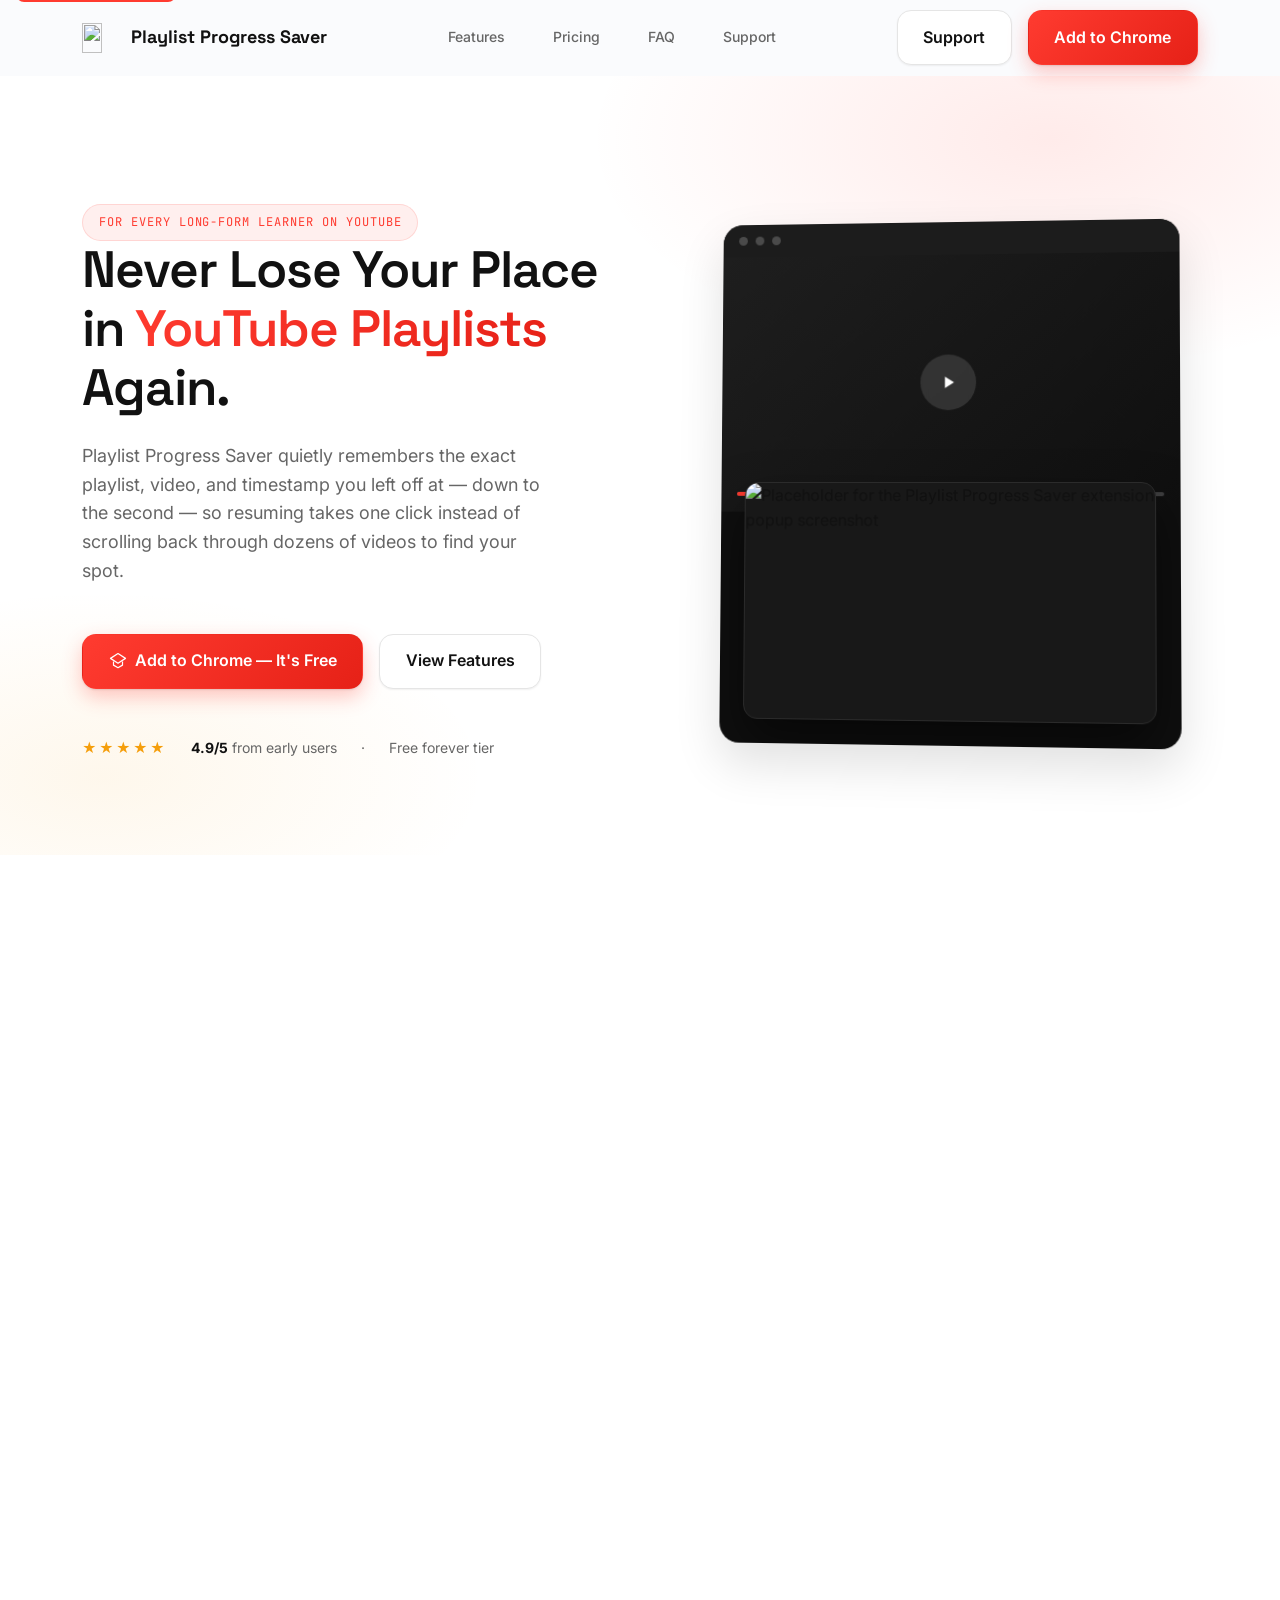
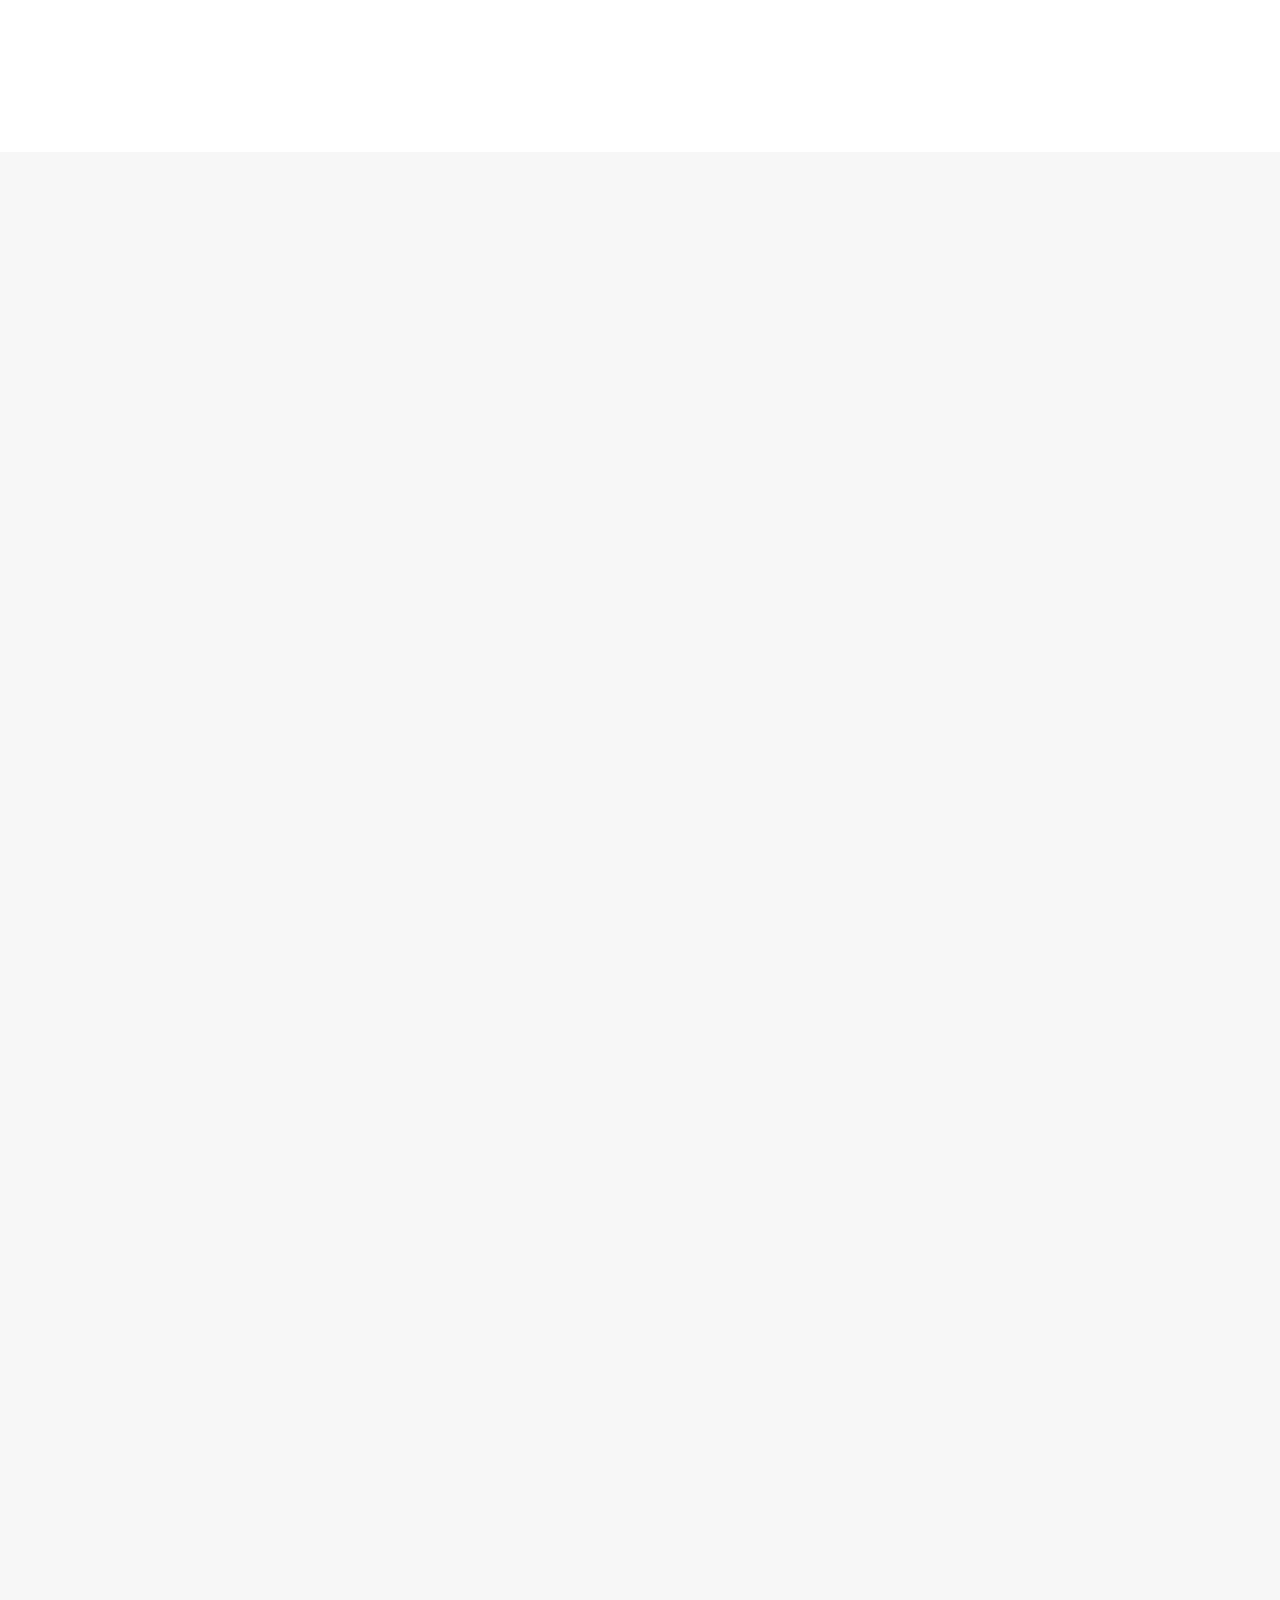
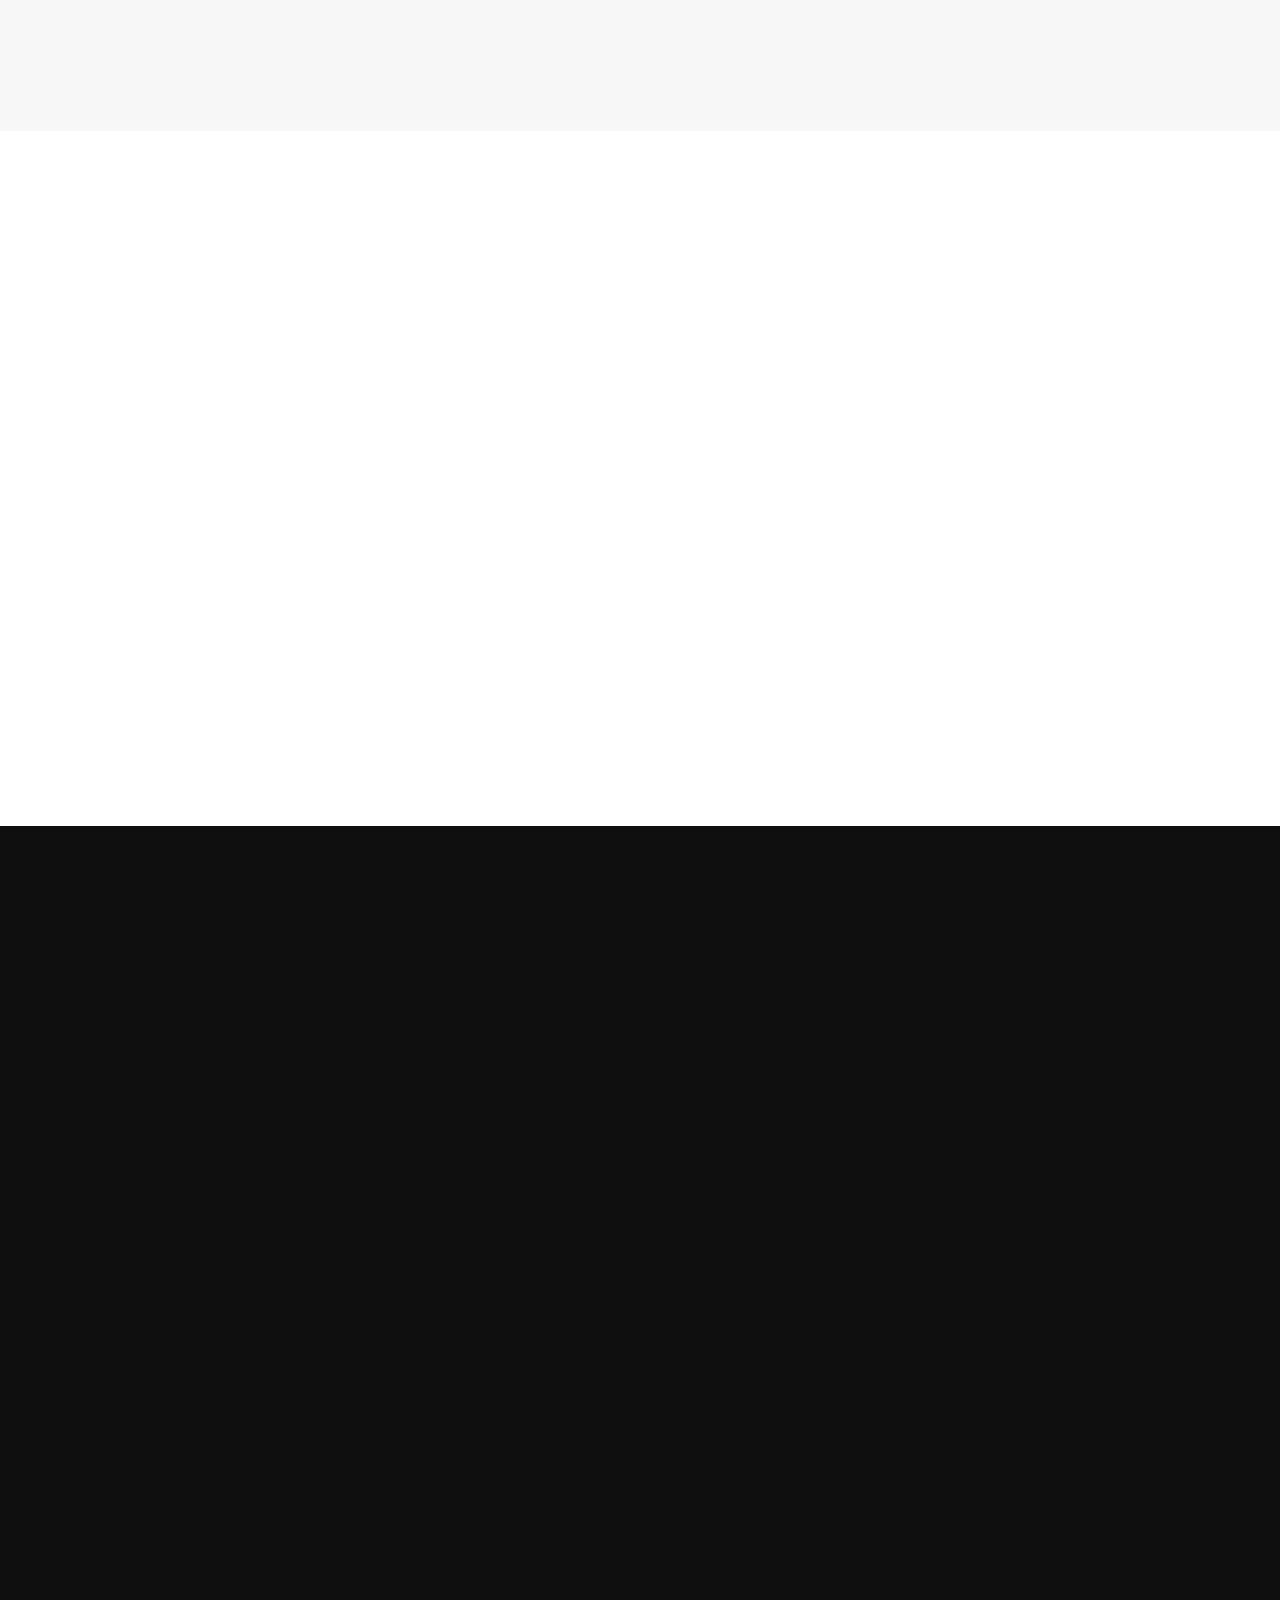
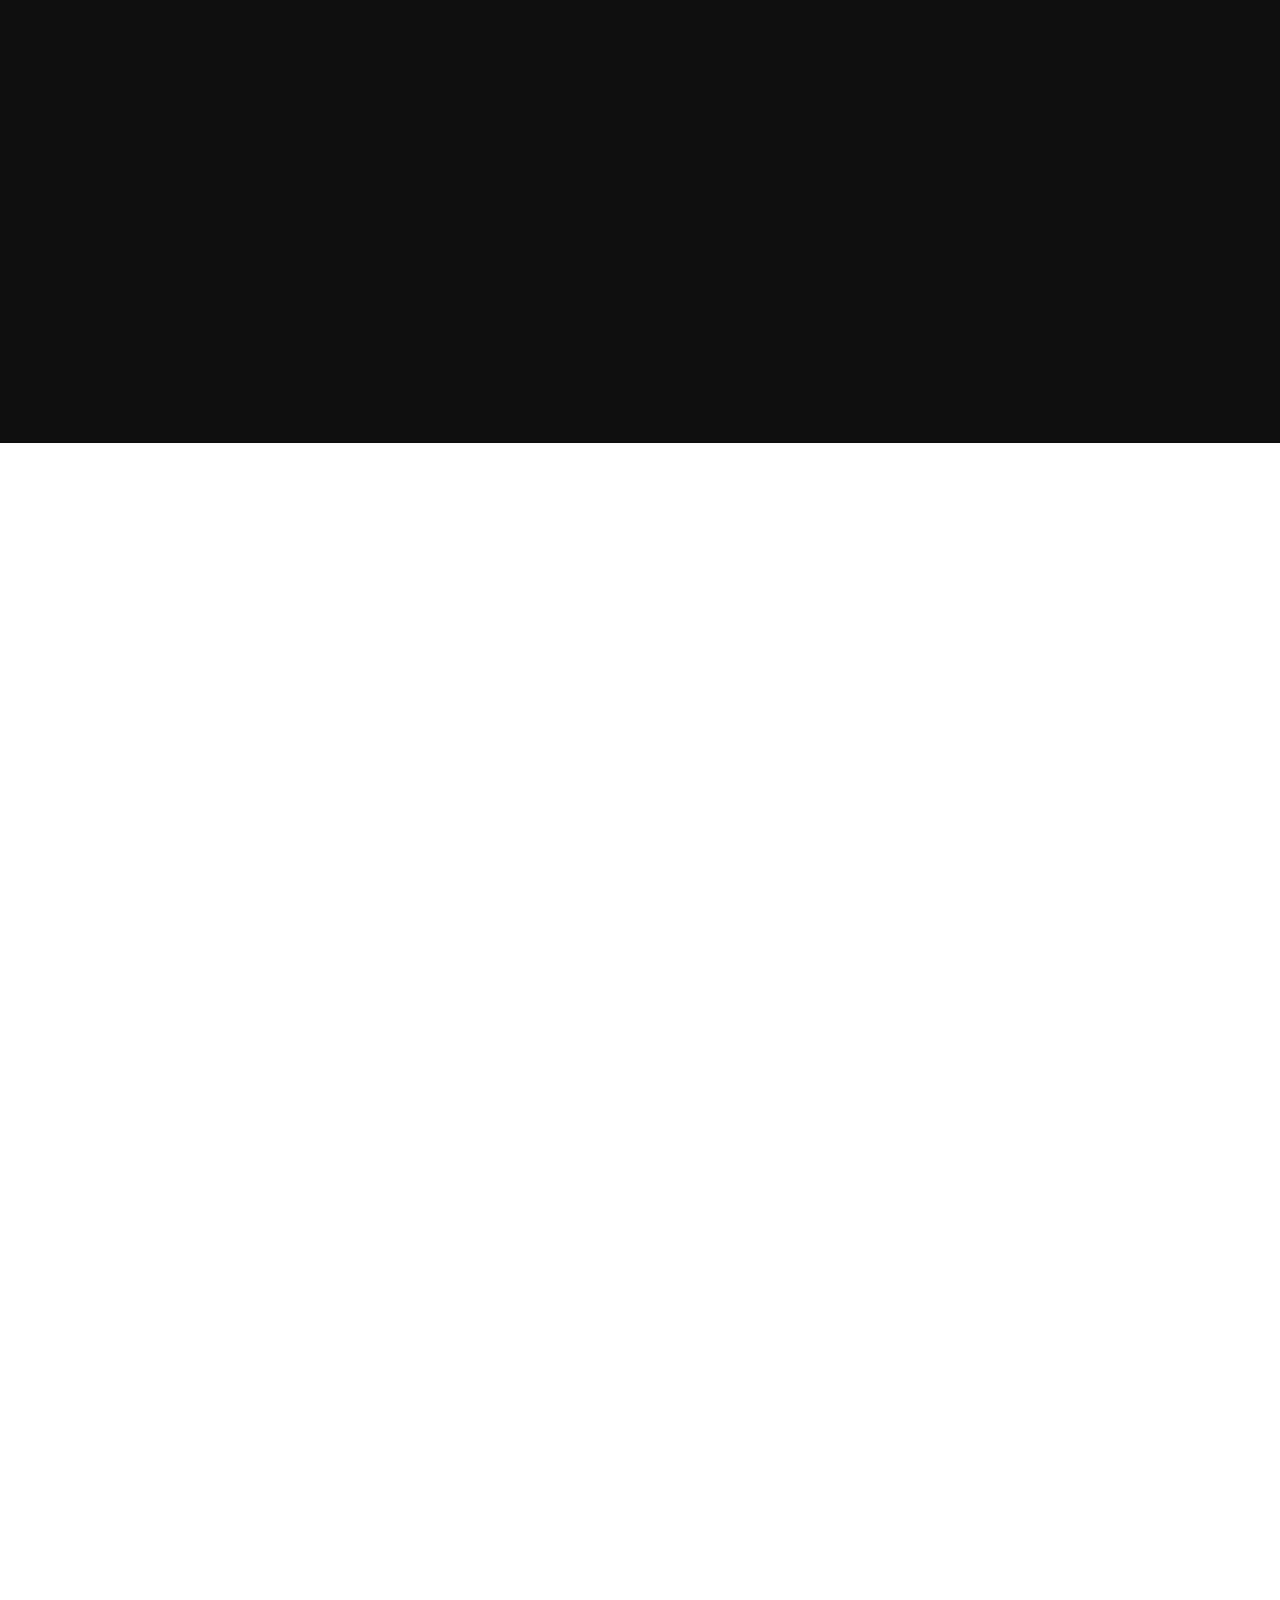
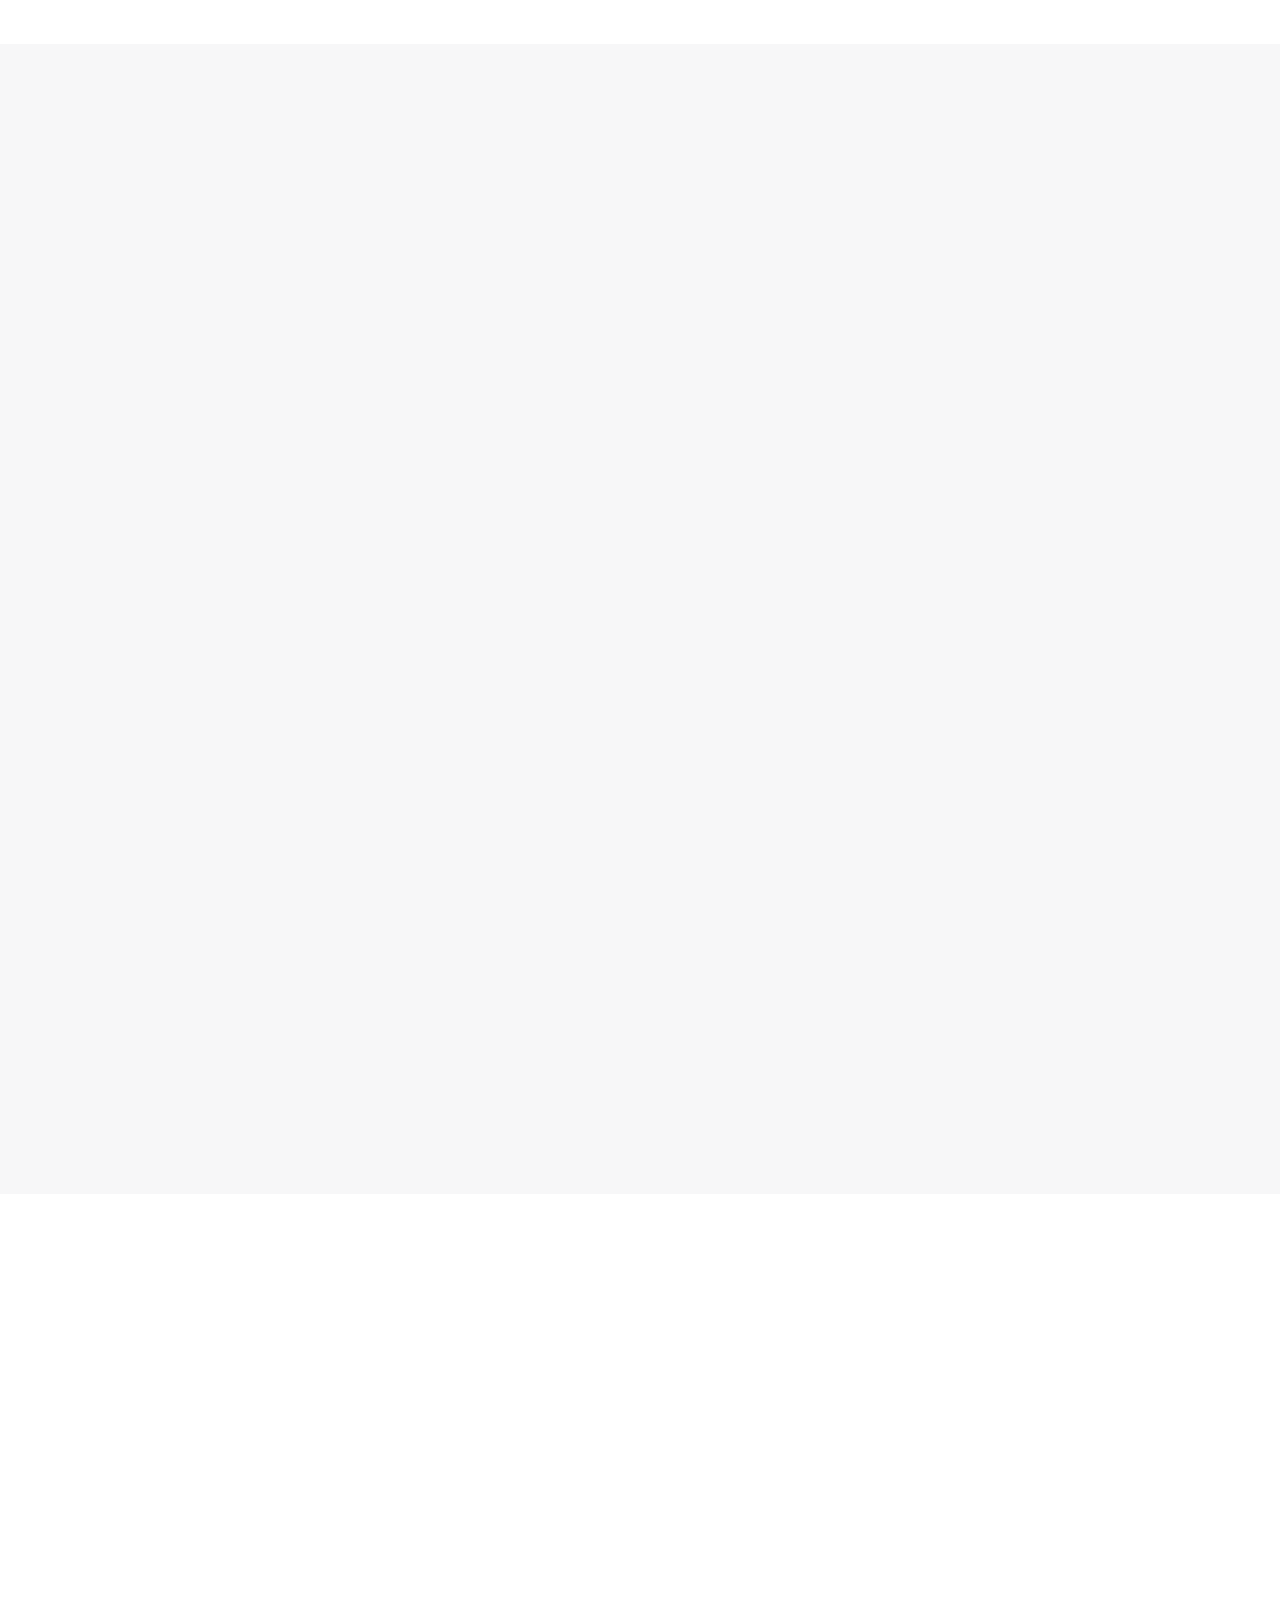
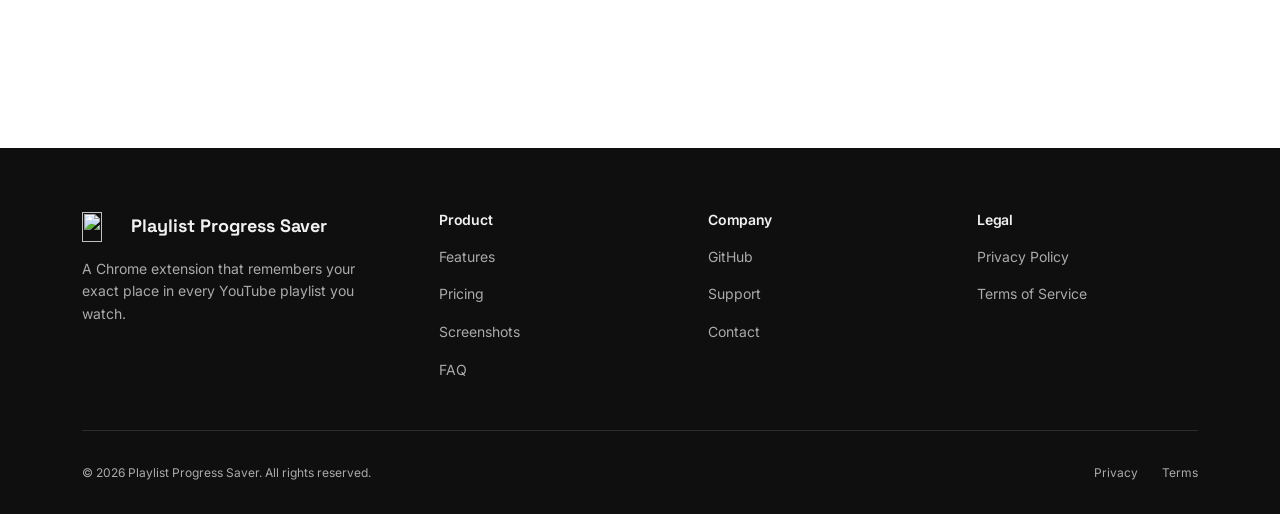
==== commit 1d53cca1: "color and theme changes" ====
--- a/index.html
+++ b/index.html
@@ -27,7 +27,7 @@
   <link rel="icon" href="favicon.ico" sizes="any" />
   <link rel="apple-touch-icon" href="assets/images/apple-touch-icon.png" />
   <link rel="manifest" href="manifest.json" />
-  <meta name="theme-color" content="#2563eb" />
+  <meta name="theme-color" content="#ff3b30" />
 
   <!-- Fonts -->
   <link rel="preconnect" href="https://fonts.googleapis.com" />
@@ -58,17 +58,7 @@
   <header class="site-header" id="site-header">
     <div class="container nav-inner">
       <a href="#top" class="logo" aria-label="Playlist Progress Saver home">
-        <svg class="logo-mark" viewBox="0 0 32 32" fill="none" xmlns="http://www.w3.org/2000/svg" aria-hidden="true">
-          <rect width="32" height="32" rx="8" fill="url(#navGrad)"/>
-          <path d="M12.5 10.5L21 15.7C21.7 16.1 21.7 17.1 21 17.5L12.5 22.7C11.8 23.1 11 22.6 11 21.8V11.4C11 10.6 11.8 10.1 12.5 10.5Z" fill="white"/>
-          <circle cx="20" cy="24" r="2" fill="#F59E0B"/>
-          <defs>
-            <linearGradient id="navGrad" x1="0" y1="0" x2="32" y2="32">
-              <stop stop-color="#2563EB"/>
-              <stop offset="1" stop-color="#3B82F6"/>
-            </linearGradient>
-          </defs>
-        </svg>
+        <img class="logo-mark" src="assets/images/logo/icon128.png" alt="" width="121" height="99" />
         Playlist Progress Saver
       </a>
 
@@ -80,7 +70,7 @@
       </nav>
 
       <div class="nav-actions">
-        <a href="#faq" class="btn btn-secondary">Support</a>
+        <a href="#support" class="btn btn-secondary">Support</a>
         <a href="#pricing" class="btn btn-primary">Add to Chrome</a>
         <button class="nav-toggle" id="nav-toggle" aria-label="Toggle menu" aria-expanded="false" aria-controls="site-header">
           <span class="nav-toggle-bar"></span>
@@ -98,14 +88,14 @@
         <div class="hero-copy">
           <span class="eyebrow">For every long-form learner on YouTube</span>
           <h1>Never Lose Your Place in <span class="highlight">YouTube Playlists</span> Again.</h1>
-          <p class="lead">Playlist Progress Saver remembers the exact playlist, video, and timestamp you left off at — so resuming takes one click instead of ten minutes of scrolling.</p>
+          <p class="lead">Playlist Progress Saver quietly remembers the exact playlist, video, and timestamp you left off at — down to the second — so resuming takes one click instead of scrolling back through dozens of videos to find your spot.</p>
 
           <div class="hero-actions">
             <a href="#pricing" class="btn btn-primary">
               <svg width="18" height="18" viewBox="0 0 24 24" fill="none" aria-hidden="true"><path d="M12 2L2 8.5L12 15L22 8.5L12 2Z" stroke="currentColor" stroke-width="1.6" stroke-linejoin="round"/><path d="M6 12.5V17.5L12 21L18 17.5V12.5" stroke="currentColor" stroke-width="1.6" stroke-linejoin="round"/></svg>
               Add to Chrome — It's Free
             </a>
-            <a href="#features" class="btn btn-secondary">See Features</a>
+            <a href="#features" class="btn btn-secondary">View Features</a>
           </div>
 
           <div class="hero-meta">
@@ -133,36 +123,8 @@
               </div>
             </div>
             <div class="extension-popup">
-              <div class="popup-header">
-                <svg class="logo-mark" viewBox="0 0 32 32" fill="none" aria-hidden="true">
-                  <rect width="32" height="32" rx="8" fill="url(#popupGrad)"/>
-                  <path d="M12.5 10.5L21 15.7C21.7 16.1 21.7 17.1 21 17.5L12.5 22.7C11.8 23.1 11 22.6 11 21.8V11.4C11 10.6 11.8 10.1 12.5 10.5Z" fill="white"/>
-                  <defs>
-                    <linearGradient id="popupGrad" x1="0" y1="0" x2="32" y2="32">
-                      <stop stop-color="#2563EB"/>
-                      <stop offset="1" stop-color="#3B82F6"/>
-                    </linearGradient>
-                  </defs>
-                </svg>
-                <span>Playlist Progress Saver</span>
-              </div>
-              <div class="popup-row">
-                <div>
-                  <div class="row-title">CS50 — Full Course</div>
-                  <div class="row-sub">Lecture 7 of 24</div>
-                </div>
-                <span class="timestamp-chip">12:34:07</span>
-              </div>
-              <div class="popup-row">
-                <div>
-                  <div class="row-title">Spanish for Beginners</div>
-                  <div class="row-sub">Lesson 3 of 40</div>
-                </div>
-                <span class="timestamp-chip">04:12:55</span>
-              </div>
-              <div class="popup-cta">
-                <a href="#pricing" class="btn btn-primary btn-block">Resume Watching</a>
-              </div>
+              <!-- Drop in a real screenshot by replacing this file — the markup never needs to change. -->
+              <img src="assets/images/screenshots/hero-popup.svg" alt="Placeholder for the Playlist Progress Saver extension popup screenshot" width="800" height="460" loading="eager" />
             </div>
           </div>
         </div>
@@ -198,21 +160,21 @@
               <svg width="22" height="22" viewBox="0 0 24 24" fill="none" aria-hidden="true"><circle cx="12" cy="12" r="9" stroke="currentColor" stroke-width="1.6"/><path d="M12 7v5l3 3" stroke="currentColor" stroke-width="1.6" stroke-linecap="round"/></svg>
             </div>
             <h3>You forget where you stopped</h3>
-            <p>Close the tab, come back tomorrow, and the exact video — let alone the exact second — is gone.</p>
+            <p>Close the tab, come back tomorrow, and the exact video — let alone the exact second — is gone. You're left guessing whether you watched half of lecture 12 or all of it, so you either rewatch material you already know or skip ahead and miss something important.</p>
           </div>
           <div class="problem-card reveal">
             <div class="problem-icon">
               <svg width="22" height="22" viewBox="0 0 24 24" fill="none" aria-hidden="true"><circle cx="10.5" cy="10.5" r="6.5" stroke="currentColor" stroke-width="1.6"/><path d="M20 20l-4.5-4.5" stroke="currentColor" stroke-width="1.6" stroke-linecap="round"/></svg>
             </div>
             <h3>You search through hundreds of videos</h3>
-            <p>Course playlists run 40, 100, even 200 videos deep. Scrolling to find "the one" wastes real time.</p>
+            <p>Course playlists run 40, 100, even 200 videos deep. Scrolling to find "the one" wastes real time you could be spending actually learning — and it only gets worse the longer the playlist and the further into it you are.</p>
           </div>
           <div class="problem-card reveal">
             <div class="problem-icon">
               <svg width="22" height="22" viewBox="0 0 24 24" fill="none" aria-hidden="true"><path d="M4 19V5a1 1 0 011-1h9l6 6v9a1 1 0 01-1 1H5a1 1 0 01-1-1z" stroke="currentColor" stroke-width="1.6" stroke-linejoin="round"/><path d="M9 14l2 2 4-4" stroke="currentColor" stroke-width="1.6" stroke-linecap="round" stroke-linejoin="round"/></svg>
             </div>
             <h3>Your timestamps disappear</h3>
-            <p>YouTube's own "continue watching" is unreliable across playlists, devices, and sign-outs.</p>
+            <p>YouTube's own "continue watching" is unreliable across playlists, devices, and sign-outs, and it doesn't understand playlists as a sequence at all. Sign out, switch devices, or watch something else in between, and your place in that 40-part course is the first thing to go.</p>
           </div>
         </div>
       </div>
@@ -233,70 +195,70 @@
               <svg width="22" height="22" viewBox="0 0 24 24" fill="none" aria-hidden="true"><path d="M8 5v14l11-7L8 5z" fill="white"/></svg>
             </div>
             <h3>Resume Instantly</h3>
-            <p>One click drops you back into the exact video and timestamp, no scrubbing required.</p>
+            <p>One click drops you back into the exact video and timestamp, no scrubbing required. You save the minutes you'd otherwise spend hunting for your spot, every single time you sit down to watch.</p>
           </div>
           <div class="feature-card reveal">
             <div class="feature-icon">
               <svg width="22" height="22" viewBox="0 0 24 24" fill="none" aria-hidden="true"><path d="M5 13l4 4L19 7" stroke="white" stroke-width="2" stroke-linecap="round" stroke-linejoin="round"/></svg>
             </div>
             <h3>Auto Save</h3>
-            <p>Your position saves silently in the background every few seconds. Nothing to click, nothing to lose.</p>
+            <p>Your position saves silently in the background every few seconds. Nothing to click, nothing to lose — even if a tab crashes or you close the browser mid-video.</p>
           </div>
           <div class="feature-card reveal">
             <div class="feature-icon">
               <svg width="22" height="22" viewBox="0 0 24 24" fill="none" aria-hidden="true"><rect x="4" y="4" width="16" height="16" rx="2" stroke="white" stroke-width="1.8"/><path d="M4 10h16" stroke="white" stroke-width="1.8"/></svg>
             </div>
             <h3>Track Playlists</h3>
-            <p>Track any number of playlists at once and see progress across every one at a glance.</p>
+            <p>Track any number of playlists at once and see progress across every one at a glance. It's the difference between juggling five open courses in your head and seeing them laid out in one place.</p>
           </div>
           <div class="feature-card reveal">
             <div class="feature-icon">
               <svg width="22" height="22" viewBox="0 0 24 24" fill="none" aria-hidden="true"><path d="M12 3l2.5 5 5.5.8-4 3.9.9 5.5L12 15.8 7.1 18.2l.9-5.5-4-3.9L9.5 8 12 3z" stroke="white" stroke-width="1.6" stroke-linejoin="round"/></svg>
             </div>
             <h3>Tags</h3>
-            <p>Label playlists as "Work," "Course," or "Music" so your library stays organized as it grows.</p>
+            <p>Label playlists as "Work," "Course," or "Music" so your library stays organized as it grows. Finding the right playlist becomes a filter, not a scroll.</p>
           </div>
           <div class="feature-card reveal">
             <div class="feature-icon">
               <svg width="22" height="22" viewBox="0 0 24 24" fill="none" aria-hidden="true"><rect x="3" y="5" width="7" height="7" rx="1.5" stroke="white" stroke-width="1.6"/><rect x="14" y="5" width="7" height="7" rx="1.5" stroke="white" stroke-width="1.6"/><rect x="3" y="16" width="7" height="4" rx="1.5" stroke="white" stroke-width="1.6"/><rect x="14" y="16" width="7" height="4" rx="1.5" stroke="white" stroke-width="1.6"/></svg>
             </div>
             <h3>Categories</h3>
-            <p>Group playlists into categories like "Learning" or "Entertainment" to keep long lists scannable.</p>
+            <p>Group playlists into categories like "Learning" or "Entertainment" to keep long lists scannable. Your dashboard stays useful even after you've tracked fifty playlists instead of five.</p>
           </div>
           <div class="feature-card reveal">
             <div class="feature-icon">
               <svg width="22" height="22" viewBox="0 0 24 24" fill="none" aria-hidden="true"><circle cx="7" cy="12" r="3" stroke="white" stroke-width="1.6"/><circle cx="17" cy="7" r="3" stroke="white" stroke-width="1.6"/><circle cx="17" cy="17" r="3" stroke="white" stroke-width="1.6"/></svg>
             </div>
             <h3>Colors</h3>
-            <p>Assign a color to each playlist for instant recognition when you have dozens tracked.</p>
+            <p>Assign a color to each playlist for instant recognition when you have dozens tracked. A quick glance tells you which is which before you even read the title.</p>
           </div>
           <div class="feature-card reveal">
             <div class="feature-icon">
               <svg width="22" height="22" viewBox="0 0 24 24" fill="none" aria-hidden="true"><path d="M12 4v11m0 0l-4-4m4 4l4-4" stroke="white" stroke-width="1.8" stroke-linecap="round" stroke-linejoin="round"/><path d="M5 17v2a1 1 0 001 1h12a1 1 0 001-1v-2" stroke="white" stroke-width="1.8" stroke-linecap="round"/></svg>
             </div>
             <h3>Import / Export JSON</h3>
-            <p>Your saved progress is yours — back it up or move it between machines with a single JSON file.</p>
+            <p>Your saved progress is yours — back it up or move it between machines with a single JSON file. No account or cloud dependency required to keep your data safe.</p>
           </div>
           <div class="feature-card reveal">
             <div class="feature-icon">
               <svg width="22" height="22" viewBox="0 0 24 24" fill="none" aria-hidden="true"><path d="M20 14.5A8 8 0 119.5 4a6.5 6.5 0 0010.5 10.5z" stroke="white" stroke-width="1.6" stroke-linejoin="round"/></svg>
             </div>
             <h3>Dark Mode</h3>
-            <p>An interface that's easy on the eyes during late-night study sessions or long watch marathons.</p>
+            <p>An interface that's easy on the eyes during late-night study sessions or long watch marathons. It also matches the theme most people already watch YouTube in.</p>
           </div>
           <div class="feature-card reveal">
             <div class="feature-icon">
               <svg width="22" height="22" viewBox="0 0 24 24" fill="none" aria-hidden="true"><circle cx="12" cy="12" r="4.5" stroke="white" stroke-width="1.6"/><path d="M12 2v3M12 19v3M4.2 4.2l2.1 2.1M17.7 17.7l2.1 2.1M2 12h3M19 12h3M4.2 19.8l2.1-2.1M17.7 6.3l2.1-2.1" stroke="white" stroke-width="1.6" stroke-linecap="round"/></svg>
             </div>
             <h3>Light Mode</h3>
-            <p>A crisp, bright interface for whenever you'd rather work in daylight.</p>
+            <p>A crisp, bright interface for whenever you'd rather work in daylight. Switching takes one click, and your data looks exactly the same either way.</p>
           </div>
         </div>
 
         <div class="section-heading reveal" style="margin-top: var(--space-10); margin-bottom: 0;">
           <span class="eyebrow">Under the hood</span>
           <h2 style="font-size: var(--text-2xl);">Native YouTube Integration</h2>
-          <p>No separate app, no extra tab. Playlist Progress Saver lives quietly inside YouTube itself, reading playlist and timestamp data as you watch.</p>
+          <p>No separate app, no extra tab, no copy-pasting links. Playlist Progress Saver lives quietly inside YouTube itself, reading playlist and timestamp data directly from the page as you watch — so the experience feels like a part of YouTube rather than a tool bolted on top of it.</p>
         </div>
       </div>
     </section>
@@ -307,28 +269,29 @@
         <div class="section-heading reveal">
           <span class="eyebrow">How it works</span>
           <h2>Four steps. Zero setup after that.</h2>
+          <p>There's no configuration, no linking accounts, and nothing to remember to do. Track a playlist once and Playlist Progress Saver takes care of the rest.</p>
         </div>
 
         <div class="steps-grid">
           <div class="step-card reveal">
             <div class="step-index">01</div>
             <h3>Track a playlist</h3>
-            <p>Open any YouTube playlist and click "Track" from the extension popup.</p>
+            <p>Open any YouTube playlist and click "Track" from the extension popup. It's a one-time action per playlist — no settings to configure.</p>
           </div>
           <div class="step-card reveal">
             <div class="step-index">02</div>
             <h3>Watch normally</h3>
-            <p>Keep watching the way you already do — nothing changes about the YouTube player.</p>
+            <p>Keep watching the way you already do — nothing changes about the YouTube player, the layout, or how videos play.</p>
           </div>
           <div class="step-card reveal">
             <div class="step-index">03</div>
             <h3>Progress saves automatically</h3>
-            <p>Every few seconds, your current video and timestamp are quietly stored.</p>
+            <p>Every few seconds, your current video and timestamp are quietly stored in the background, with no prompts or pop-ups to interrupt you.</p>
           </div>
           <div class="step-card reveal">
             <div class="step-index">04</div>
             <h3>Resume instantly</h3>
-            <p>Open the popup any time and jump straight back to the exact second you left.</p>
+            <p>Open the popup any time and jump straight back to the exact second you left, on this device or wherever you track it again.</p>
           </div>
         </div>
       </div>
@@ -340,19 +303,21 @@
         <div class="section-heading reveal">
           <span class="eyebrow">Pricing</span>
           <h2>Start free. Upgrade when you need more.</h2>
-          <p>No account required to get started.</p>
+          <p>No account required to get started. Every plan keeps your data local and private — Premium simply adds more room to grow and features that are on the way.</p>
         </div>
 
         <div class="pricing-grid">
           <div class="price-card reveal">
             <span class="price-plan-name">Free</span>
             <div class="price-value">$0<span> / forever</span></div>
-            <p class="price-note">Everything you need to get started with a couple of active playlists.</p>
+            <p class="price-note">Everything you need to get started with a couple of active playlists — no trial, no time limit, no credit card.</p>
             <ul class="price-features">
               <li><svg width="16" height="16" viewBox="0 0 24 24" fill="none"><path d="M5 13l4 4L19 7" stroke="currentColor" stroke-width="2" stroke-linecap="round" stroke-linejoin="round"/></svg> Track up to <strong>2 playlists</strong></li>
               <li><svg width="16" height="16" viewBox="0 0 24 24" fill="none"><path d="M5 13l4 4L19 7" stroke="currentColor" stroke-width="2" stroke-linecap="round" stroke-linejoin="round"/></svg> Auto Save</li>
               <li><svg width="16" height="16" viewBox="0 0 24 24" fill="none"><path d="M5 13l4 4L19 7" stroke="currentColor" stroke-width="2" stroke-linecap="round" stroke-linejoin="round"/></svg> Resume Progress</li>
-              <li><svg width="16" height="16" viewBox="0 0 24 24" fill="none"><path d="M5 13l4 4L19 7" stroke="currentColor" stroke-width="2" stroke-linecap="round" stroke-linejoin="round"/></svg> Tags, Categories &amp; Colors</li>
+              <li><svg width="16" height="16" viewBox="0 0 24 24" fill="none"><path d="M5 13l4 4L19 7" stroke="currentColor" stroke-width="2" stroke-linecap="round" stroke-linejoin="round"/></svg> Tags</li>
+              <li><svg width="16" height="16" viewBox="0 0 24 24" fill="none"><path d="M5 13l4 4L19 7" stroke="currentColor" stroke-width="2" stroke-linecap="round" stroke-linejoin="round"/></svg> Categories</li>
+              <li><svg width="16" height="16" viewBox="0 0 24 24" fill="none"><path d="M5 13l4 4L19 7" stroke="currentColor" stroke-width="2" stroke-linecap="round" stroke-linejoin="round"/></svg> Colors</li>
               <li><svg width="16" height="16" viewBox="0 0 24 24" fill="none"><path d="M5 13l4 4L19 7" stroke="currentColor" stroke-width="2" stroke-linecap="round" stroke-linejoin="round"/></svg> Import / Export JSON</li>
               <li><svg width="16" height="16" viewBox="0 0 24 24" fill="none"><path d="M5 13l4 4L19 7" stroke="currentColor" stroke-width="2" stroke-linecap="round" stroke-linejoin="round"/></svg> Dark Mode</li>
             </ul>
@@ -360,16 +325,16 @@
           </div>
 
           <div class="price-card is-premium reveal">
-            <span class="premium-badge">Premium</span>
+            <span class="premium-badge">Coming Soon</span>
             <span class="price-plan-name">Premium</span>
             <div class="price-value">Coming Soon</div>
-            <p class="price-note">For anyone tracking playlists across every device they own.</p>
+            <p class="price-note">For anyone tracking playlists across every device they own. Payments aren't live yet — this plan is shown so you know what's on the roadmap.</p>
             <ul class="price-features">
               <li><svg width="16" height="16" viewBox="0 0 24 24" fill="none"><path d="M5 13l4 4L19 7" stroke="currentColor" stroke-width="2" stroke-linecap="round" stroke-linejoin="round"/></svg> <strong>Unlimited</strong> playlists</li>
               <li class="is-future"><svg width="16" height="16" viewBox="0 0 24 24" fill="none"><circle cx="12" cy="12" r="9" stroke="currentColor" stroke-width="1.8"/><path d="M12 7v5l3 3" stroke="currentColor" stroke-width="1.8" stroke-linecap="round"/></svg> Cloud Sync <em>(future)</em></li>
               <li class="is-future"><svg width="16" height="16" viewBox="0 0 24 24" fill="none"><circle cx="12" cy="12" r="9" stroke="currentColor" stroke-width="1.8"/><path d="M12 7v5l3 3" stroke="currentColor" stroke-width="1.8" stroke-linecap="round"/></svg> Automatic Backup <em>(future)</em></li>
               <li><svg width="16" height="16" viewBox="0 0 24 24" fill="none"><path d="M5 13l4 4L19 7" stroke="currentColor" stroke-width="2" stroke-linecap="round" stroke-linejoin="round"/></svg> Priority Support</li>
-              <li><svg width="16" height="16" viewBox="0 0 24 24" fill="none"><path d="M5 13l4 4L19 7" stroke="currentColor" stroke-width="2" stroke-linecap="round" stroke-linejoin="round"/></svg> Early Feature Access</li>
+              <li><svg width="16" height="16" viewBox="0 0 24 24" fill="none"><path d="M5 13l4 4L19 7" stroke="currentColor" stroke-width="2" stroke-linecap="round" stroke-linejoin="round"/></svg> Early Access to New Features</li>
             </ul>
             <button class="btn btn-premium btn-block is-disabled" disabled>Upgrade to Premium — Coming Soon</button>
           </div>
@@ -383,68 +348,56 @@
         <div class="section-heading reveal">
           <span class="eyebrow">Inside the extension</span>
           <h2>A closer look at the interface.</h2>
+          <p>Real screenshots are on the way — each placeholder below marks exactly where they'll go, so you can see how the finished page will flow.</p>
         </div>
 
         <div class="screens-grid">
           <div class="screen-card reveal">
-            <div class="screen-chrome"><span class="browser-dot" style="background:#cbd5e1;"></span><span class="browser-dot" style="background:#cbd5e1;"></span><span class="browser-dot" style="background:#cbd5e1;"></span></div>
+            <div class="screen-chrome"><span class="browser-dot" style="background:#d0d0d0;"></span><span class="browser-dot" style="background:#d0d0d0;"></span><span class="browser-dot" style="background:#d0d0d0;"></span></div>
             <div class="screen-body">
-              <svg width="180" height="120" viewBox="0 0 180 120" fill="none" aria-hidden="true">
-                <rect x="0" y="0" width="180" height="120" rx="10" fill="#0F172A"/>
-                <rect x="14" y="14" width="90" height="10" rx="3" fill="#2563EB"/>
-                <rect x="14" y="34" width="152" height="1" fill="#24304A"/>
-                <rect x="14" y="46" width="110" height="8" rx="2" fill="#94A3B8"/>
-                <rect x="14" y="60" width="70" height="7" rx="2" fill="#475569"/>
-                <rect x="130" y="58" width="36" height="12" rx="6" fill="#F59E0B" opacity="0.85"/>
-              </svg>
-            </div>
-            <div class="screen-caption"><strong>Popup UI</strong>See tracked playlists and jump back in from anywhere.</div>
+              <img src="assets/images/screenshots/popup.svg" alt="Placeholder for a screenshot of the extension popup" width="800" height="500" loading="lazy" />
+            </div>
+            <div class="screen-caption"><strong>Extension Popup</strong>See tracked playlists and jump back in from anywhere, right from the toolbar.</div>
           </div>
 
           <div class="screen-card reveal">
-            <div class="screen-chrome"><span class="browser-dot" style="background:#cbd5e1;"></span><span class="browser-dot" style="background:#cbd5e1;"></span><span class="browser-dot" style="background:#cbd5e1;"></span></div>
+            <div class="screen-chrome"><span class="browser-dot" style="background:#d0d0d0;"></span><span class="browser-dot" style="background:#d0d0d0;"></span><span class="browser-dot" style="background:#d0d0d0;"></span></div>
             <div class="screen-body">
-              <svg width="180" height="120" viewBox="0 0 180 120" fill="none" aria-hidden="true">
-                <rect x="0" y="0" width="180" height="120" rx="10" fill="#0F172A"/>
-                <rect x="14" y="14" width="60" height="10" rx="3" fill="#F8FAFC"/>
-                <circle cx="150" cy="19" r="10" fill="#2563EB"/>
-                <rect x="14" y="40" width="152" height="18" rx="6" fill="#16213A" stroke="#24304A"/>
-                <rect x="14" y="64" width="152" height="18" rx="6" fill="#16213A" stroke="#24304A"/>
-                <rect x="14" y="88" width="80" height="18" rx="6" fill="#2563EB"/>
-              </svg>
-            </div>
-            <div class="screen-caption"><strong>Settings</strong>Toggle Dark Mode, manage tags, colors and export options.</div>
+              <img src="assets/images/screenshots/playlist-tracking.svg" alt="Placeholder for a screenshot of playlist tracking" width="800" height="500" loading="lazy" />
+            </div>
+            <div class="screen-caption"><strong>Playlist Tracking</strong>Every tracked playlist shows live watch progress, so you know what's finished and what's next.</div>
           </div>
 
           <div class="screen-card reveal">
-            <div class="screen-chrome"><span class="browser-dot" style="background:#cbd5e1;"></span><span class="browser-dot" style="background:#cbd5e1;"></span><span class="browser-dot" style="background:#cbd5e1;"></span></div>
+            <div class="screen-chrome"><span class="browser-dot" style="background:#d0d0d0;"></span><span class="browser-dot" style="background:#d0d0d0;"></span><span class="browser-dot" style="background:#d0d0d0;"></span></div>
             <div class="screen-body">
-              <svg width="180" height="120" viewBox="0 0 180 120" fill="none" aria-hidden="true">
-                <rect x="0" y="0" width="180" height="120" rx="10" fill="#0F172A"/>
-                <rect x="14" y="16" width="152" height="14" rx="4" fill="#16213A"/>
-                <rect x="14" y="16" width="60" height="14" rx="4" fill="#2563EB"/>
-                <rect x="14" y="40" width="152" height="14" rx="4" fill="#16213A"/>
-                <rect x="14" y="40" width="100" height="14" rx="4" fill="#22C55E"/>
-                <rect x="14" y="64" width="152" height="14" rx="4" fill="#16213A"/>
-                <rect x="14" y="64" width="30" height="14" rx="4" fill="#F59E0B"/>
-              </svg>
-            </div>
-            <div class="screen-caption"><strong>Playlist Tracking</strong>Every tracked playlist shows live watch progress.</div>
+              <img src="assets/images/screenshots/settings.svg" alt="Placeholder for a screenshot of the settings panel" width="800" height="500" loading="lazy" />
+            </div>
+            <div class="screen-caption"><strong>Settings</strong>Toggle Dark Mode, manage tags and colors, and control import/export in one place.</div>
           </div>
 
           <div class="screen-card reveal">
-            <div class="screen-chrome"><span class="browser-dot" style="background:#cbd5e1;"></span><span class="browser-dot" style="background:#cbd5e1;"></span><span class="browser-dot" style="background:#cbd5e1;"></span></div>
+            <div class="screen-chrome"><span class="browser-dot" style="background:#d0d0d0;"></span><span class="browser-dot" style="background:#d0d0d0;"></span><span class="browser-dot" style="background:#d0d0d0;"></span></div>
             <div class="screen-body">
-              <svg width="180" height="120" viewBox="0 0 180 120" fill="none" aria-hidden="true">
-                <rect x="0" y="0" width="180" height="120" rx="10" fill="#0F172A"/>
-                <circle cx="40" cy="60" r="26" stroke="#2563EB" stroke-width="6" fill="none" stroke-dasharray="120" stroke-dashoffset="40"/>
-                <text x="40" y="65" fill="#F8FAFC" font-size="11" text-anchor="middle" font-family="monospace">62%</text>
-                <rect x="86" y="30" width="80" height="10" rx="3" fill="#94A3B8"/>
-                <rect x="86" y="50" width="80" height="10" rx="3" fill="#475569"/>
-                <rect x="86" y="70" width="50" height="10" rx="3" fill="#F59E0B"/>
-              </svg>
-            </div>
-            <div class="screen-caption"><strong>Resume Dashboard</strong>An overview of everything in progress, at a glance.</div>
+              <img src="assets/images/screenshots/resume-progress.svg" alt="Placeholder for a screenshot of resuming progress" width="800" height="500" loading="lazy" />
+            </div>
+            <div class="screen-caption"><strong>Resume Progress</strong>One click jumps straight to the exact video and timestamp you left off at.</div>
+          </div>
+
+          <div class="screen-card reveal">
+            <div class="screen-chrome"><span class="browser-dot" style="background:#d0d0d0;"></span><span class="browser-dot" style="background:#d0d0d0;"></span><span class="browser-dot" style="background:#d0d0d0;"></span></div>
+            <div class="screen-body">
+              <img src="assets/images/screenshots/premium-upgrade.svg" alt="Placeholder for a screenshot of the premium upgrade screen" width="800" height="500" loading="lazy" />
+            </div>
+            <div class="screen-caption"><strong>Premium Upgrade</strong>A preview of what's coming with Premium — unlimited playlists and Cloud Sync.</div>
+          </div>
+
+          <div class="screen-card reveal">
+            <div class="screen-chrome"><span class="browser-dot" style="background:#d0d0d0;"></span><span class="browser-dot" style="background:#d0d0d0;"></span><span class="browser-dot" style="background:#d0d0d0;"></span></div>
+            <div class="screen-body">
+              <img src="assets/images/screenshots/dark-mode.svg" alt="Placeholder for a screenshot of dark mode" width="800" height="500" loading="lazy" />
+            </div>
+            <div class="screen-caption"><strong>Dark Mode</strong>A comfortable, low-glare interface built for late-night sessions.</div>
           </div>
         </div>
       </div>
@@ -456,6 +409,7 @@
         <div class="section-heading reveal">
           <span class="eyebrow">FAQ</span>
           <h2>Questions, answered.</h2>
+          <p>Everything people usually ask before installing — if yours isn't here, reach out through Support below.</p>
         </div>
 
         <div class="faq-list">
@@ -488,6 +442,24 @@
           </div>
           <div class="faq-item reveal">
             <button class="faq-question" aria-expanded="false">
+              Will it slow down YouTube or use a lot of memory?
+              <svg class="faq-icon" width="18" height="18" viewBox="0 0 24 24" fill="none" aria-hidden="true"><path d="M12 5v14M5 12h14" stroke="currentColor" stroke-width="1.8" stroke-linecap="round"/></svg>
+            </button>
+            <div class="faq-answer">
+              <p>No. The extension only reads playlist and timestamp data that's already on the page you're viewing — it doesn't run in the background on tabs you're not using, and it adds no noticeable load time to YouTube itself.</p>
+            </div>
+          </div>
+          <div class="faq-item reveal">
+            <button class="faq-question" aria-expanded="false">
+              How is this different from YouTube's own "Continue Watching"?
+              <svg class="faq-icon" width="18" height="18" viewBox="0 0 24 24" fill="none" aria-hidden="true"><path d="M12 5v14M5 12h14" stroke="currentColor" stroke-width="1.8" stroke-linecap="round"/></svg>
+            </button>
+            <div class="faq-answer">
+              <p>YouTube's built-in history is unreliable across long playlists and doesn't track playlist position specifically. Playlist Progress Saver is purpose-built for playlists — it remembers the exact playlist, video, and second, and lets you organize, tag, and manage that progress yourself.</p>
+            </div>
+          </div>
+          <div class="faq-item reveal">
+            <button class="faq-question" aria-expanded="false">
               Can I export my progress?
               <svg class="faq-icon" width="18" height="18" viewBox="0 0 24 24" fill="none" aria-hidden="true"><path d="M12 5v14M5 12h14" stroke="currentColor" stroke-width="1.8" stroke-linecap="round"/></svg>
             </button>
@@ -497,11 +469,29 @@
           </div>
           <div class="faq-item reveal">
             <button class="faq-question" aria-expanded="false">
+              What happens to my data if I uninstall the extension?
+              <svg class="faq-icon" width="18" height="18" viewBox="0 0 24 24" fill="none" aria-hidden="true"><path d="M12 5v14M5 12h14" stroke="currentColor" stroke-width="1.8" stroke-linecap="round"/></svg>
+            </button>
+            <div class="faq-answer">
+              <p>Uninstalling removes the extension's local storage along with it. If you'd like to keep your history, export it to JSON first from the popup — you can re-import it later if you reinstall.</p>
+            </div>
+          </div>
+          <div class="faq-item reveal">
+            <button class="faq-question" aria-expanded="false">
+              Does it work on mobile Chrome or other browsers?
+              <svg class="faq-icon" width="18" height="18" viewBox="0 0 24 24" fill="none" aria-hidden="true"><path d="M12 5v14M5 12h14" stroke="currentColor" stroke-width="1.8" stroke-linecap="round"/></svg>
+            </button>
+            <div class="faq-answer">
+              <p>Playlist Progress Saver is a Chrome extension, so it currently runs on desktop Chrome and other Chromium-based browsers that support Chrome extensions. Mobile browser support isn't available yet, since mobile Chrome doesn't support extensions.</p>
+            </div>
+          </div>
+          <div class="faq-item reveal">
+            <button class="faq-question" aria-expanded="false">
               Will cloud sync be available?
               <svg class="faq-icon" width="18" height="18" viewBox="0 0 24 24" fill="none" aria-hidden="true"><path d="M12 5v14M5 12h14" stroke="currentColor" stroke-width="1.8" stroke-linecap="round"/></svg>
             </button>
             <div class="faq-answer">
-              <p>Cloud Sync and Automatic Backup are planned Premium features. They are not available yet — Premium is currently marked "Coming Soon."</p>
+              <p>Cloud Sync and Automatic Backup are planned Premium features. They are not available yet — Premium is currently marked "Coming Soon," and this page will be updated the moment it ships.</p>
             </div>
           </div>
         </div>
@@ -528,17 +518,7 @@
       <div class="footer-grid">
         <div class="footer-brand">
           <a href="#top" class="logo">
-            <svg class="logo-mark" viewBox="0 0 32 32" fill="none" aria-hidden="true">
-              <rect width="32" height="32" rx="8" fill="url(#footerGrad)"/>
-              <path d="M12.5 10.5L21 15.7C21.7 16.1 21.7 17.1 21 17.5L12.5 22.7C11.8 23.1 11 22.6 11 21.8V11.4C11 10.6 11.8 10.1 12.5 10.5Z" fill="white"/>
-              <circle cx="20" cy="24" r="2" fill="#F59E0B"/>
-              <defs>
-                <linearGradient id="footerGrad" x1="0" y1="0" x2="32" y2="32">
-                  <stop stop-color="#2563EB"/>
-                  <stop offset="1" stop-color="#3B82F6"/>
-                </linearGradient>
-              </defs>
-            </svg>
+            <img class="logo-mark" src="assets/images/logo/icon128.png" alt="" width="121" height="99" />
             Playlist Progress Saver
           </a>
           <p>A Chrome extension that remembers your exact place in every YouTube playlist you watch.</p>
--- a/styles.css
+++ b/styles.css
@@ -4,34 +4,35 @@
 
 /* -------------------------------- Tokens -------------------------------- */
 :root {
-  /* Brand palette */
-  --color-primary: #2563eb;
-  --color-primary-dark: #1d4ed8;
-  --color-accent: #3b82f6;
+  /* Brand palette — YouTube-inspired red */
+  --color-primary: #ff3b30;
+  --color-primary-dark: #c81d11;
+  --color-accent: #e62117;
+  --color-hover: #c81d11;
   --color-success: #22c55e;
   --color-premium: #f59e0b;
 
   /* Surfaces */
-  --color-bg: #f8fafc;
-  --color-bg-alt: #eef2f9;
+  --color-bg: #ffffff;
+  --color-bg-alt: #f7f7f8;
   --color-surface: #ffffff;
-  --color-dark-bg: #0f172a;
-  --color-dark-surface: #16213a;
-  --color-dark-border: #24304a;
+  --color-dark-bg: #0f0f0f;
+  --color-dark-surface: #181818;
+  --color-dark-border: #2b2b2b;
 
   /* Text */
-  --color-text: #0f172a;
-  --color-text-secondary: #64748b;
-  --color-text-on-dark: #f8fafc;
-  --color-text-on-dark-secondary: #94a3b8;
+  --color-text: #111111;
+  --color-text-secondary: #666666;
+  --color-text-on-dark: #f1f1f1;
+  --color-text-on-dark-secondary: #aaaaaa;
 
   /* Borders */
-  --color-border: #e2e8f0;
+  --color-border: #e5e5e5;
 
   /* Gradients */
   --gradient-primary: linear-gradient(135deg, var(--color-primary) 0%, var(--color-accent) 100%);
   --gradient-premium: linear-gradient(135deg, #f59e0b 0%, #fbbf24 100%);
-  --gradient-dark: linear-gradient(180deg, #0f172a 0%, #16213a 100%);
+  --gradient-dark: linear-gradient(180deg, #0f0f0f 0%, #181818 100%);
 
   /* Typography */
   --font-display: "Space Grotesk", "Segoe UI", sans-serif;
@@ -69,10 +70,10 @@
   --radius-full: 999px;
 
   /* Shadows */
-  --shadow-sm: 0 1px 2px rgba(15, 23, 42, 0.06);
-  --shadow-md: 0 8px 24px rgba(15, 23, 42, 0.08);
-  --shadow-lg: 0 20px 48px rgba(15, 23, 42, 0.12);
-  --shadow-glow: 0 0 0 1px rgba(37, 99, 235, 0.08), 0 20px 48px rgba(37, 99, 235, 0.16);
+  --shadow-sm: 0 1px 2px rgba(0, 0, 0, 0.06);
+  --shadow-md: 0 8px 24px rgba(0, 0, 0, 0.08);
+  --shadow-lg: 0 20px 48px rgba(0, 0, 0, 0.12);
+  --shadow-glow: 0 0 0 1px rgba(255, 59, 48, 0.08), 0 20px 48px rgba(255, 59, 48, 0.16);
 
   /* Layout */
   --container-width: 1180px;
@@ -190,8 +191,8 @@
   letter-spacing: 0.08em;
   text-transform: uppercase;
   color: var(--color-primary);
-  background: rgba(37, 99, 235, 0.08);
-  border: 1px solid rgba(37, 99, 235, 0.14);
+  background: rgba(255, 59, 48, 0.08);
+  border: 1px solid rgba(255, 59, 48, 0.14);
   padding: var(--space-2) var(--space-4);
   border-radius: var(--radius-full);
 }
@@ -248,12 +249,17 @@
 .btn-primary {
   background: var(--gradient-primary);
   color: #fff;
-  box-shadow: 0 1px 2px rgba(15, 23, 42, 0.1), 0 8px 20px rgba(37, 99, 235, 0.28);
+  box-shadow: 0 1px 2px rgba(0, 0, 0, 0.1), 0 8px 20px rgba(255, 59, 48, 0.28);
 }
 
 .btn-primary:hover {
+  background: var(--color-hover);
   transform: translateY(-2px);
-  box-shadow: 0 4px 8px rgba(15, 23, 42, 0.12), 0 14px 30px rgba(37, 99, 235, 0.36);
+  box-shadow: 0 4px 8px rgba(0, 0, 0, 0.12), 0 14px 30px rgba(255, 59, 48, 0.36);
+}
+
+.btn-primary:active {
+  transform: translateY(0);
 }
 
 .btn-secondary {
@@ -266,7 +272,7 @@
 .btn-secondary:hover {
   transform: translateY(-2px);
   box-shadow: var(--shadow-md);
-  border-color: #cbd5e1;
+  border-color: #cccccc;
 }
 
 .btn-ghost {
@@ -318,7 +324,7 @@
 
 .site-header.is-scrolled {
   border-bottom-color: var(--color-border);
-  box-shadow: 0 1px 0 rgba(15, 23, 42, 0.02), 0 12px 24px -18px rgba(15, 23, 42, 0.25);
+  box-shadow: 0 1px 0 rgba(0, 0, 0, 0.02), 0 12px 24px -18px rgba(0, 0, 0, 0.25);
 }
 
 .nav-inner {
@@ -339,9 +345,8 @@
 }
 
 .logo-mark {
-  width: 32px;
-  height: 32px;
-  border-radius: 9px;
+  height: 30px;
+  width: auto;
   flex-shrink: 0;
 }
 
@@ -405,7 +410,7 @@
   padding-block: var(--space-16) var(--space-12);
   overflow: hidden;
   background:
-    radial-gradient(60% 50% at 82% 8%, rgba(37, 99, 235, 0.10), transparent 60%),
+    radial-gradient(60% 50% at 82% 8%, rgba(255, 59, 48, 0.10), transparent 60%),
     radial-gradient(50% 40% at 8% 90%, rgba(245, 158, 11, 0.08), transparent 60%);
 }
 
@@ -488,19 +493,19 @@
   align-items: center;
   gap: var(--space-2);
   padding: var(--space-3) var(--space-4);
-  background: #1c2740;
+  background: #1c1c1c;
 }
 
 .browser-dot {
   width: 9px;
   height: 9px;
   border-radius: 50%;
-  background: #45527a;
+  background: #4a4a4a;
 }
 
 .video-surface {
   aspect-ratio: 16 / 9;
-  background: linear-gradient(140deg, #1e2a4a 0%, #0f172a 100%);
+  background: linear-gradient(140deg, #1e1e1e 0%, #0f0f0f 100%);
   position: relative;
   display: flex;
   align-items: center;
@@ -554,51 +559,19 @@
   background: var(--color-dark-surface);
   border: 1px solid var(--color-dark-border);
   border-radius: var(--radius-md);
-  box-shadow: 0 24px 48px rgba(0, 0, 0, 0.35);
-  padding: var(--space-5);
-}
-
-.popup-header {
-  display: flex;
-  align-items: center;
-  gap: var(--space-3);
-  margin-bottom: var(--space-4);
-}
-
-.popup-header .logo-mark {
-  width: 26px;
-  height: 26px;
-}
-
-.popup-header span {
-  font-family: var(--font-display);
-  font-weight: 600;
-  color: var(--color-text-on-dark);
-  font-size: var(--text-sm);
-}
-
-.popup-row {
-  display: flex;
-  align-items: center;
-  justify-content: space-between;
-  padding: var(--space-3) 0;
-  border-top: 1px solid var(--color-dark-border);
-}
-
-.popup-row:first-of-type {
-  border-top: none;
-}
-
-.popup-row .row-title {
-  color: var(--color-text-on-dark);
-  font-size: var(--text-sm);
-  font-weight: 500;
-}
-
-.popup-row .row-sub {
-  color: var(--color-text-on-dark-secondary);
-  font-size: var(--text-xs);
-  margin-top: 2px;
+  box-shadow: 0 24px 48px rgba(0, 0, 0, 0.5);
+  overflow: hidden;
+}
+
+.extension-popup img {
+  display: block;
+  width: 100%;
+  height: auto;
+  transition: transform 0.4s var(--ease-out);
+}
+
+.browser-frame:hover .extension-popup img {
+  transform: scale(1.02);
 }
 
 .timestamp-chip {
@@ -611,10 +584,6 @@
   border-radius: var(--radius-full);
 }
 
-.popup-cta {
-  margin-top: var(--space-4);
-}
-
 /* -------------------------------- Logo strip ----------------------------- */
 .trust-strip {
   padding-block: var(--space-8);
@@ -673,8 +642,8 @@
   width: 44px;
   height: 44px;
   border-radius: var(--radius-sm);
-  background: rgba(239, 68, 68, 0.08);
-  color: #ef4444;
+  background: #f0f0f0;
+  color: #555555;
   display: flex;
   align-items: center;
   justify-content: center;
@@ -714,7 +683,7 @@
 .feature-card:hover {
   transform: translateY(-4px);
   box-shadow: var(--shadow-md);
-  border-color: rgba(37, 99, 235, 0.25);
+  border-color: rgba(255, 59, 48, 0.25);
 }
 
 .feature-icon {
@@ -727,7 +696,7 @@
   align-items: center;
   justify-content: center;
   margin-bottom: var(--space-5);
-  box-shadow: 0 8px 18px rgba(37, 99, 235, 0.25);
+  box-shadow: 0 8px 18px rgba(255, 59, 48, 0.25);
 }
 
 .feature-card h3 {
@@ -765,7 +734,7 @@
   font-family: var(--font-mono);
   font-size: var(--text-xs);
   color: var(--color-primary);
-  background: rgba(37, 99, 235, 0.08);
+  background: rgba(255, 59, 48, 0.08);
   width: 32px;
   height: 32px;
   border-radius: 50%;
@@ -900,7 +869,7 @@
 
 .screens-grid {
   display: grid;
-  grid-template-columns: repeat(2, 1fr);
+  grid-template-columns: repeat(3, 1fr);
   gap: var(--space-6);
 }
 
@@ -929,11 +898,23 @@
 
 .screen-body {
   aspect-ratio: 16/10;
-  background: linear-gradient(150deg, var(--color-bg-alt), var(--color-surface));
+  background: var(--color-bg-alt);
   display: flex;
   align-items: center;
   justify-content: center;
-  padding: var(--space-6);
+  overflow: hidden;
+}
+
+.screen-body img {
+  display: block;
+  width: 100%;
+  height: 100%;
+  object-fit: cover;
+  transition: transform 0.4s var(--ease-out);
+}
+
+.screen-card:hover .screen-body img {
+  transform: scale(1.03);
 }
 
 .screen-caption {
@@ -1027,7 +1008,7 @@
   content: "";
   position: absolute;
   inset: 0;
-  background: radial-gradient(60% 60% at 50% 0%, rgba(37, 99, 235, 0.35), transparent 70%);
+  background: radial-gradient(60% 60% at 50% 0%, rgba(255, 59, 48, 0.35), transparent 70%);
 }
 
 .final-cta-inner > * {
@@ -1165,7 +1146,7 @@
   }
 
   .screens-grid {
-    grid-template-columns: 1fr;
+    grid-template-columns: repeat(2, 1fr);
   }
 
   .footer-grid {
@@ -1215,7 +1196,8 @@
 
   .problem-grid,
   .features-grid,
-  .steps-grid {
+  .steps-grid,
+  .screens-grid {
     grid-template-columns: 1fr;
   }
 
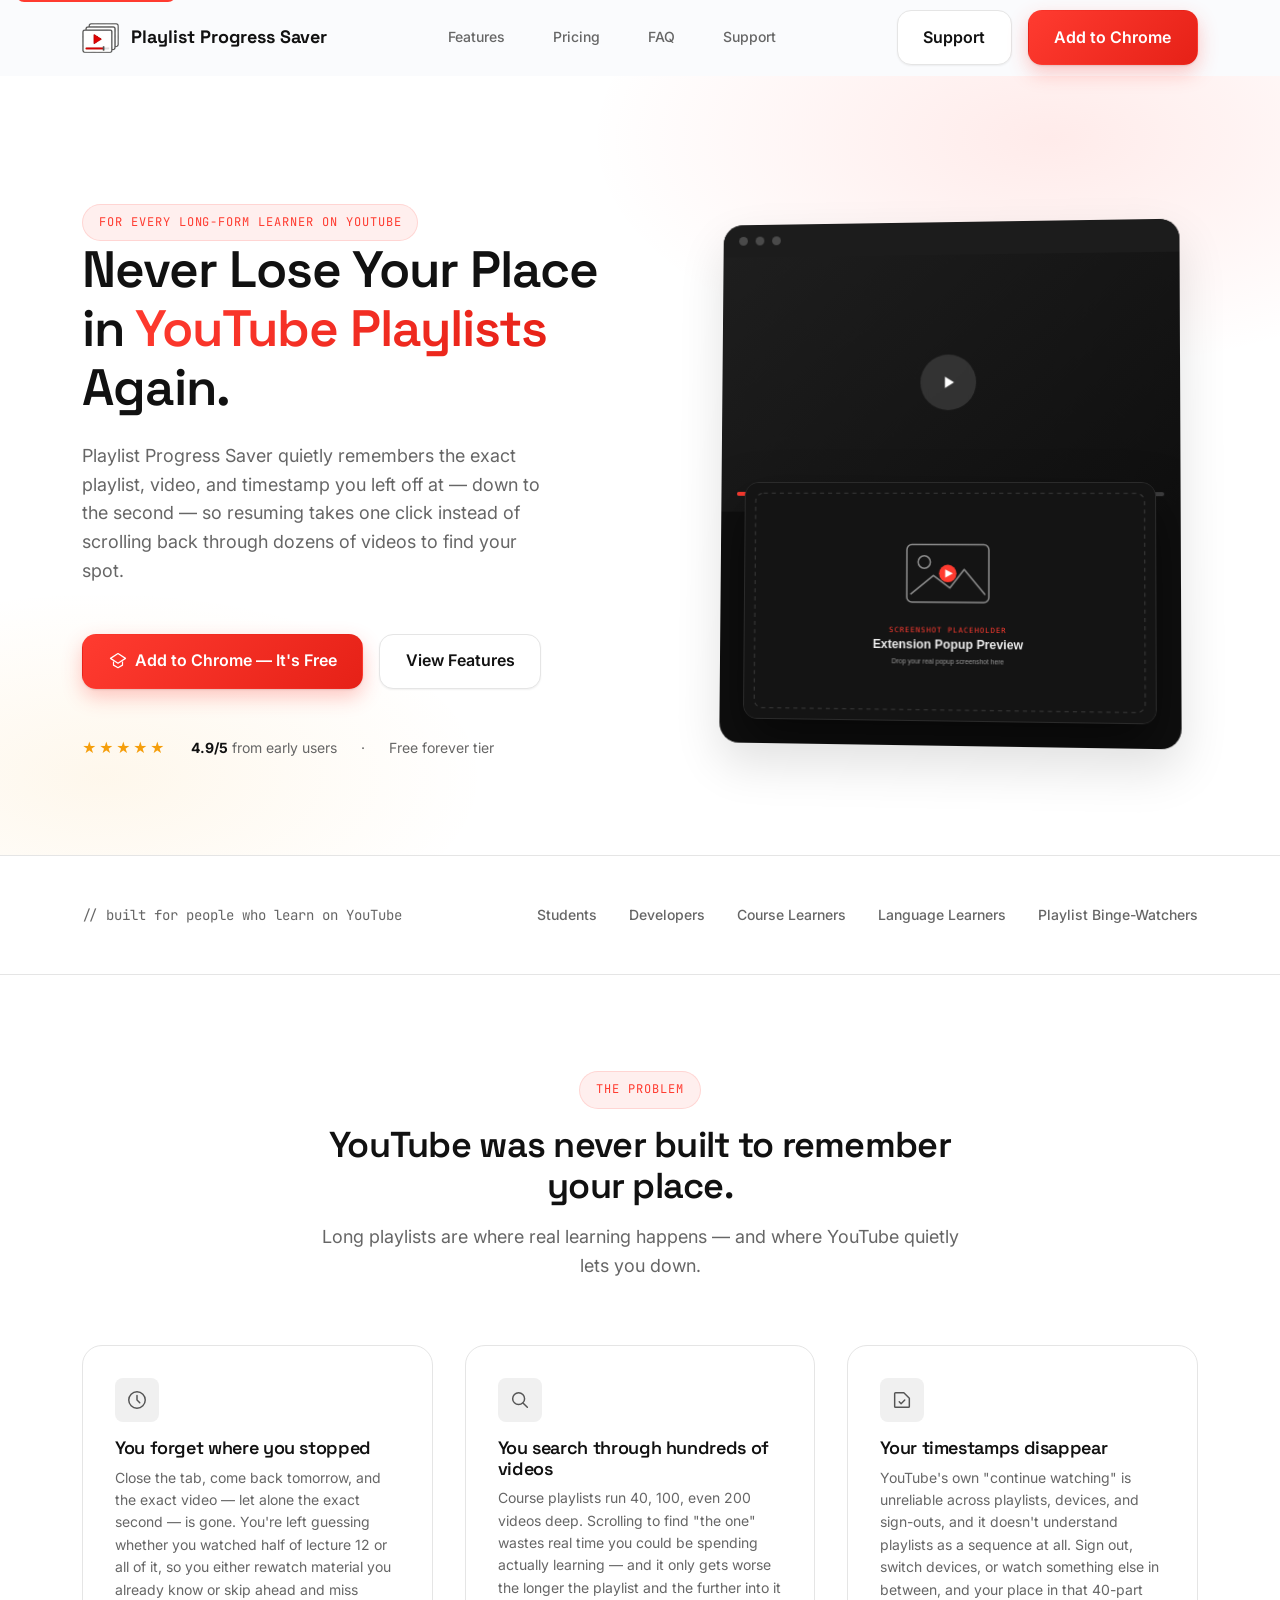
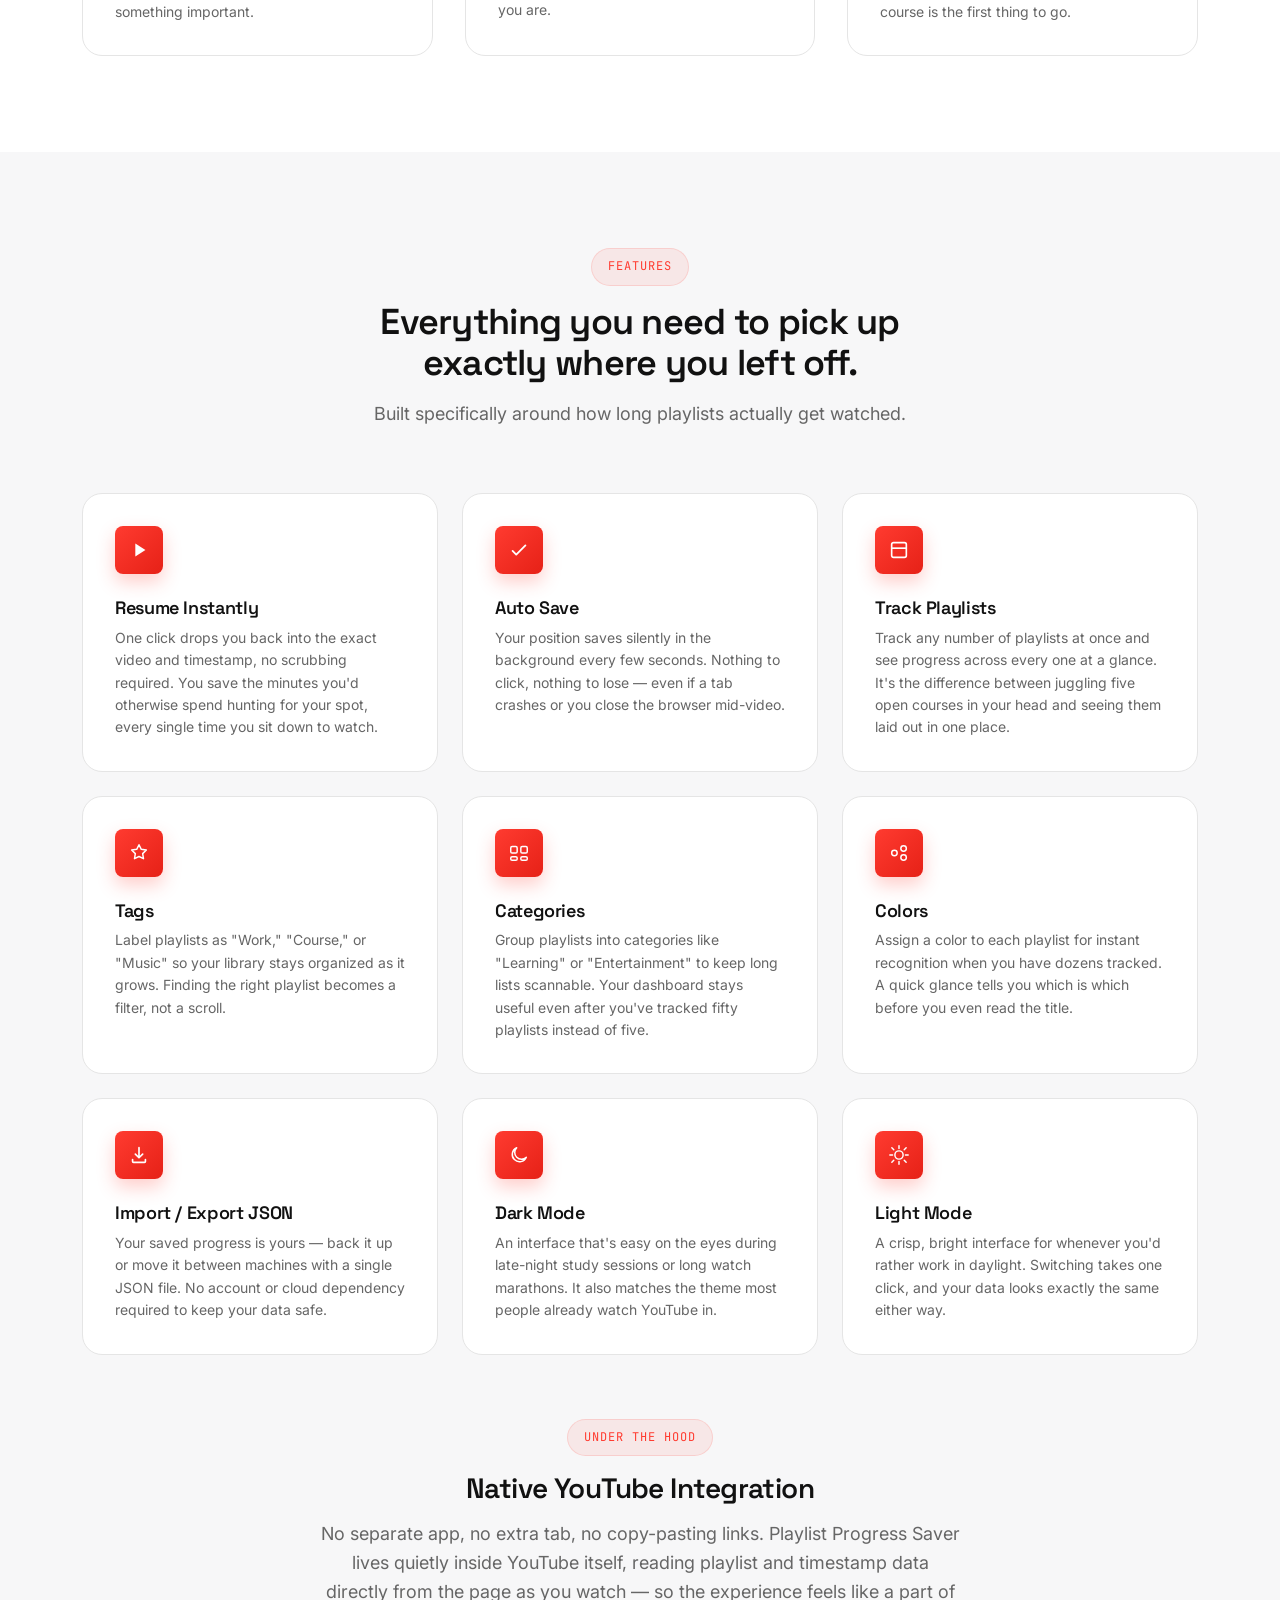
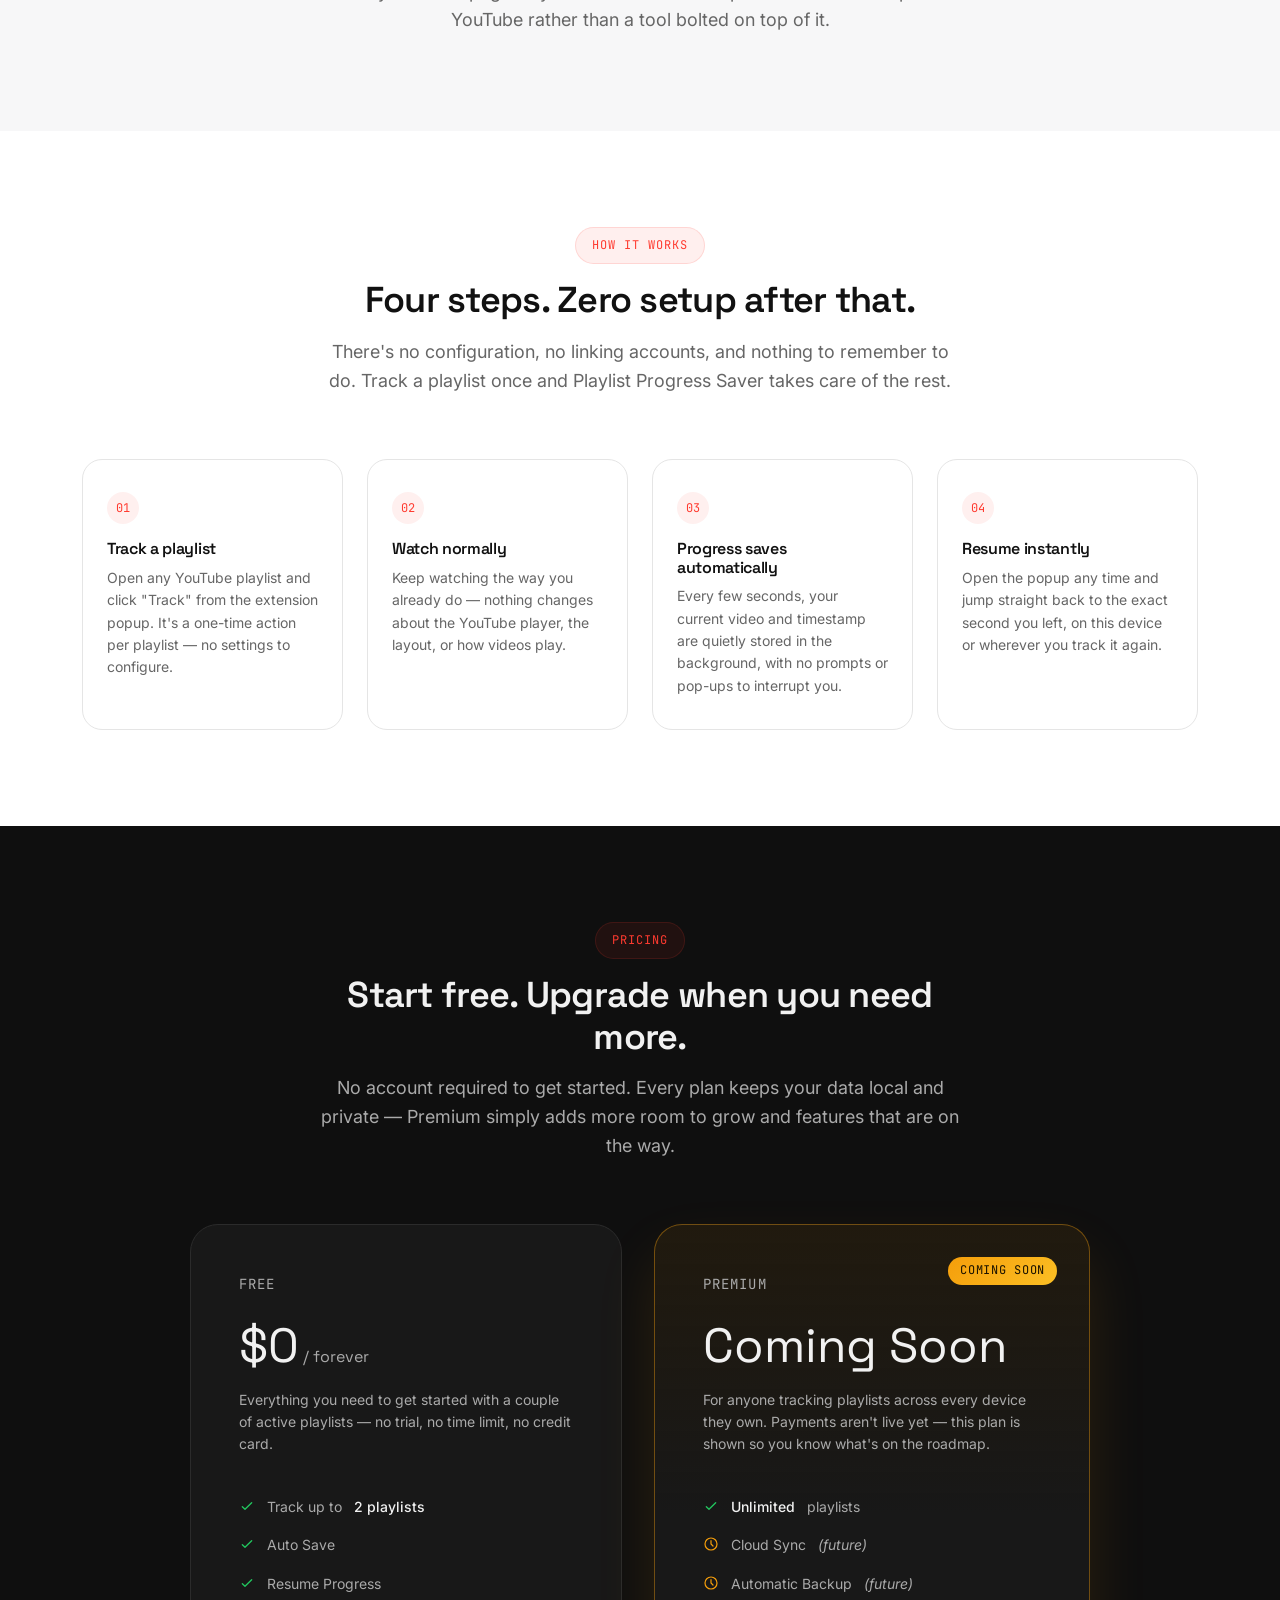
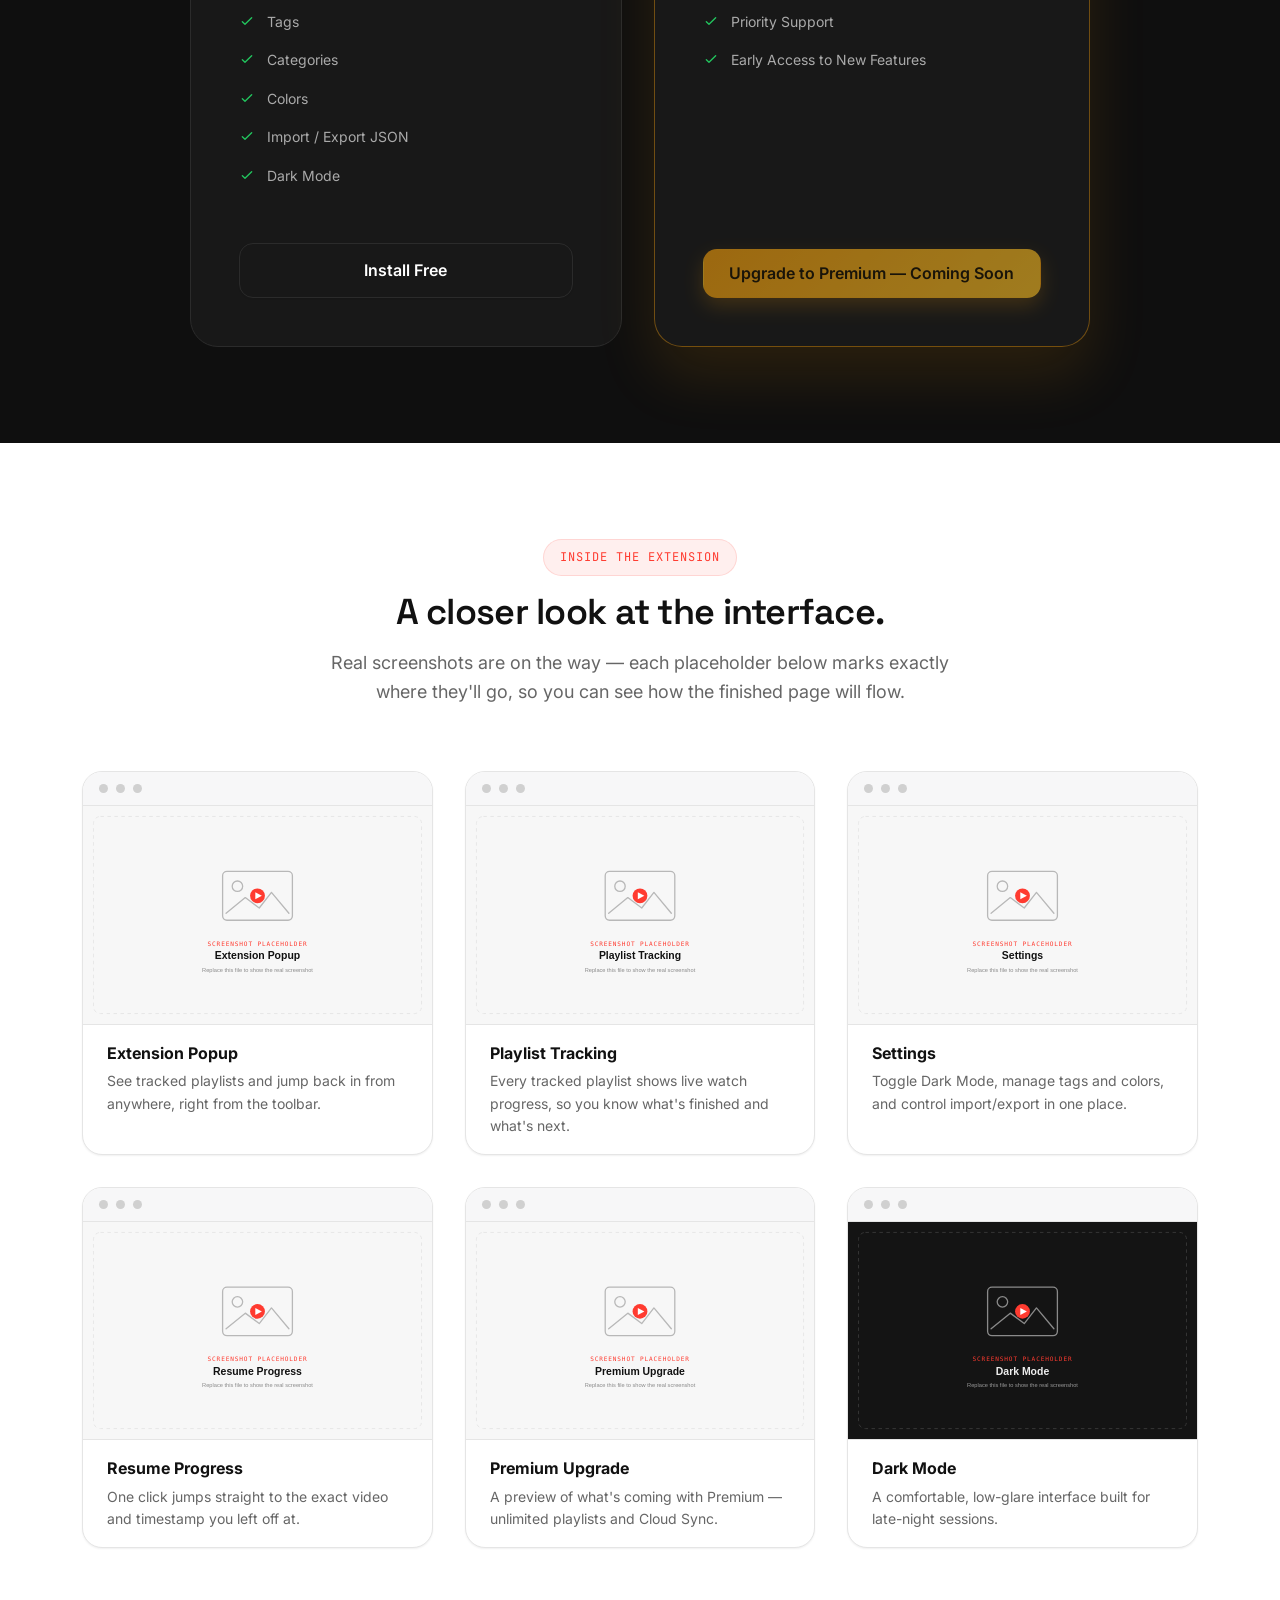
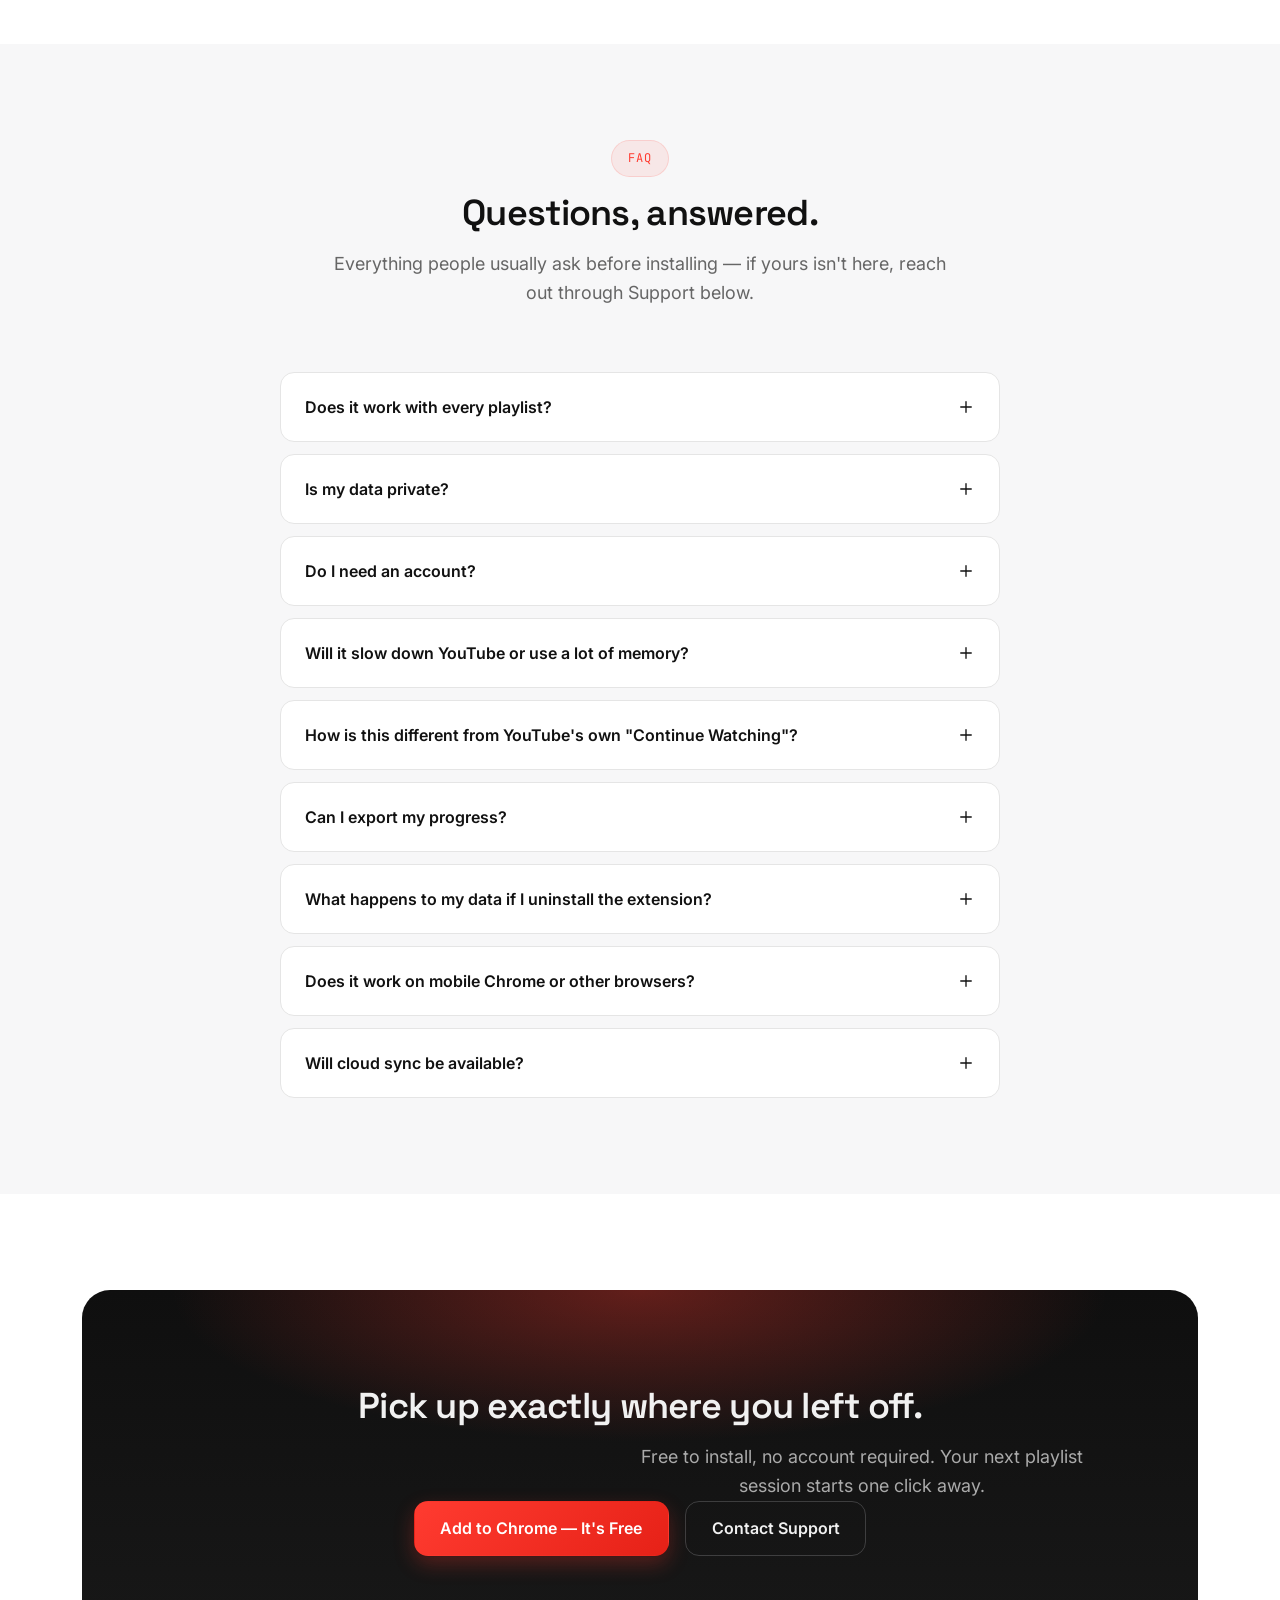
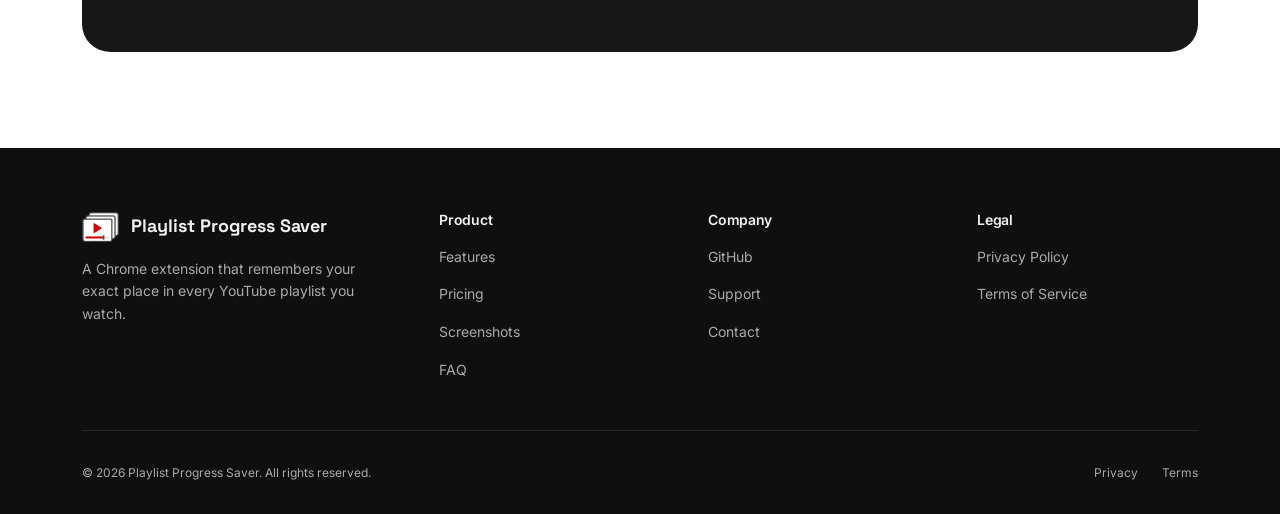
==== commit 224e4567: "Add files via upload" ====
--- a/index.html
+++ b/index.html
@@ -1,6 +1,7 @@
 <!DOCTYPE html>
 <html lang="en">
 <head>
+  <script>document.documentElement.classList.add('js');</script>
   <meta charset="UTF-8" />
   <meta name="viewport" content="width=device-width, initial-scale=1.0" />
   <title>Playlist Progress Saver — Never Lose Your Place in YouTube Playlists</title>
@@ -567,5 +568,14 @@
   </button>
 
   <script src="script.js"></script>
+  <script>
+    // Independent failsafe: works even if script.js fails to load or throws,
+    // so scroll-reveal sections can never end up permanently blank.
+    setTimeout(function () {
+      document.querySelectorAll(".reveal:not(.is-visible)").forEach(function (el) {
+        el.classList.add("is-visible");
+      });
+    }, 2000);
+  </script>
 </body>
 </html>
--- a/styles.css
+++ b/styles.css
@@ -218,11 +218,18 @@
   display: block;
 }
 
-/* Reveal-on-scroll */
+/* Reveal-on-scroll — visible by default; only hidden once the 'js' class
+   confirms the reveal script is actually running, so a JS failure (or a
+   screenshot tool that never scrolls) never leaves sections permanently blank. */
 .reveal {
+  opacity: 1;
+  transform: none;
+  transition: opacity 0.7s var(--ease-out), transform 0.7s var(--ease-out);
+}
+
+html.js .reveal:not(.is-visible) {
   opacity: 0;
   transform: translateY(24px);
-  transition: opacity 0.7s var(--ease-out), transform 0.7s var(--ease-out);
 }
 
 .reveal.is-visible {
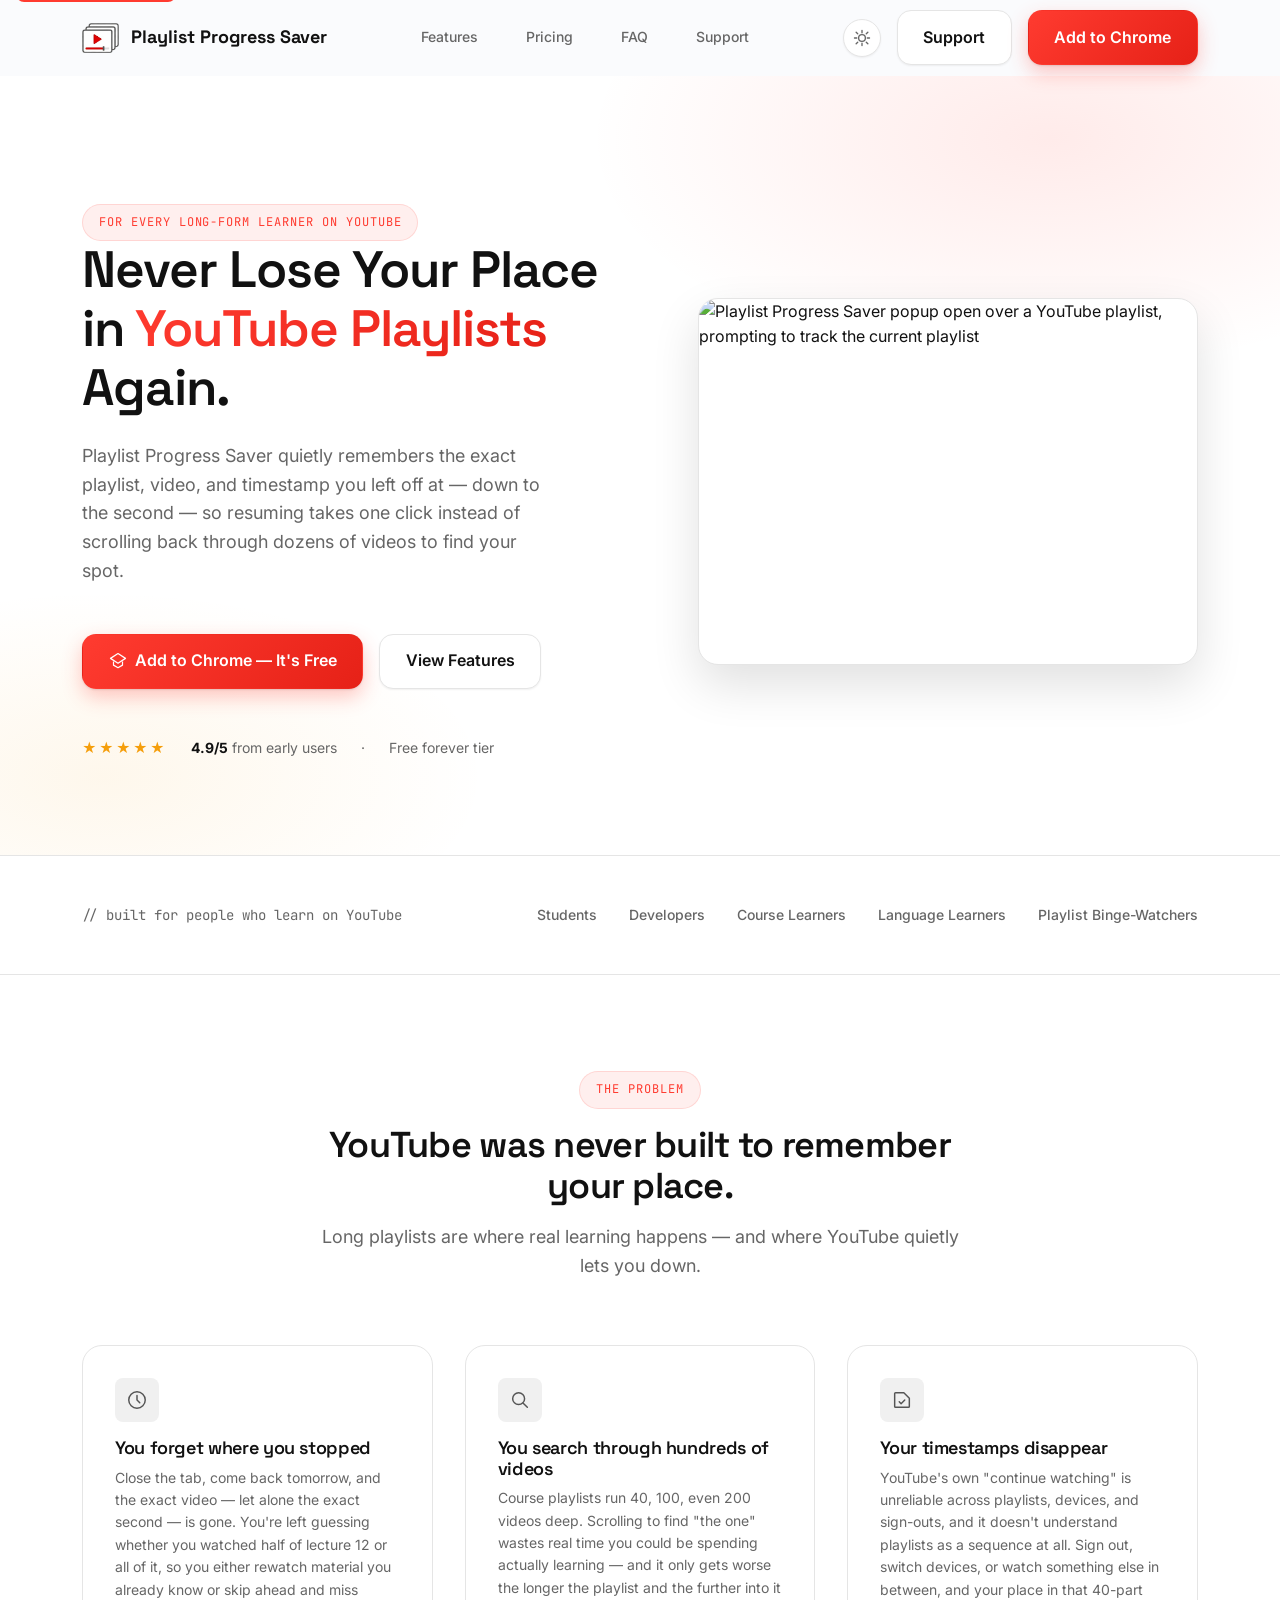
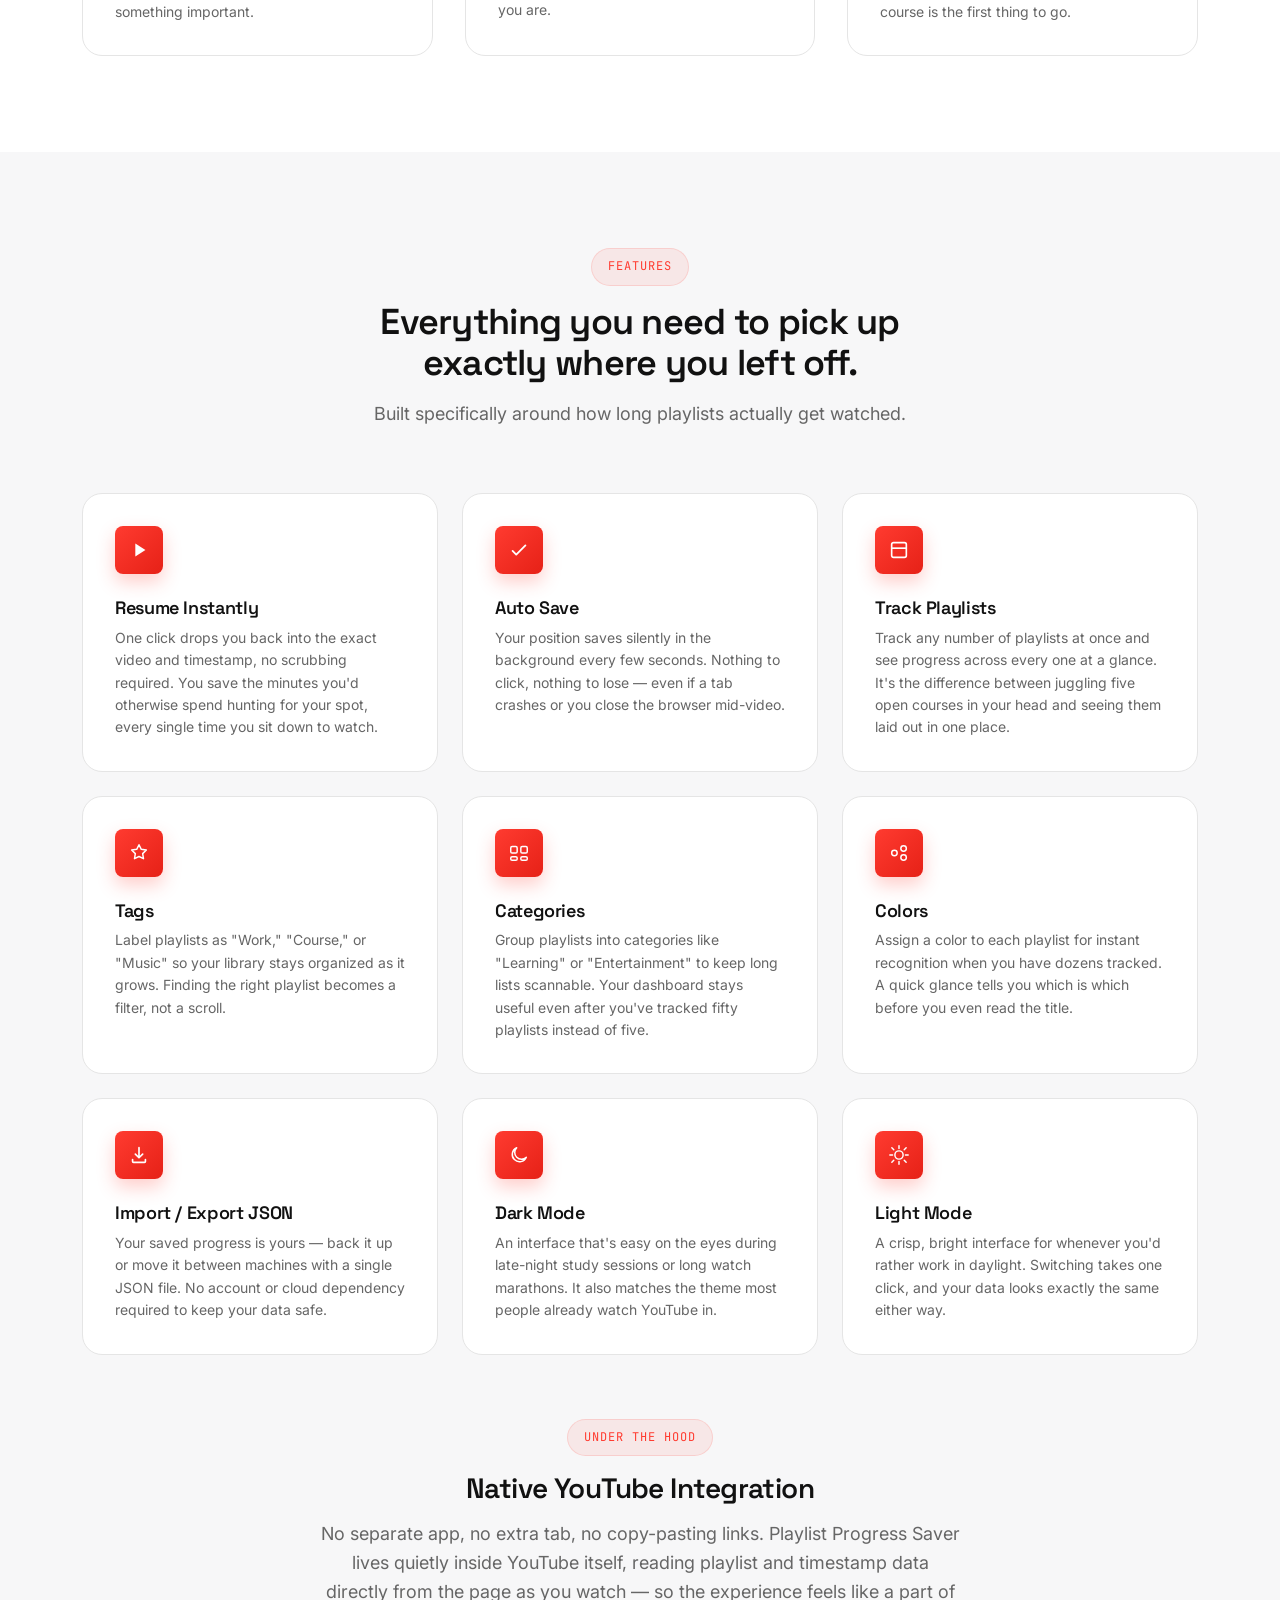
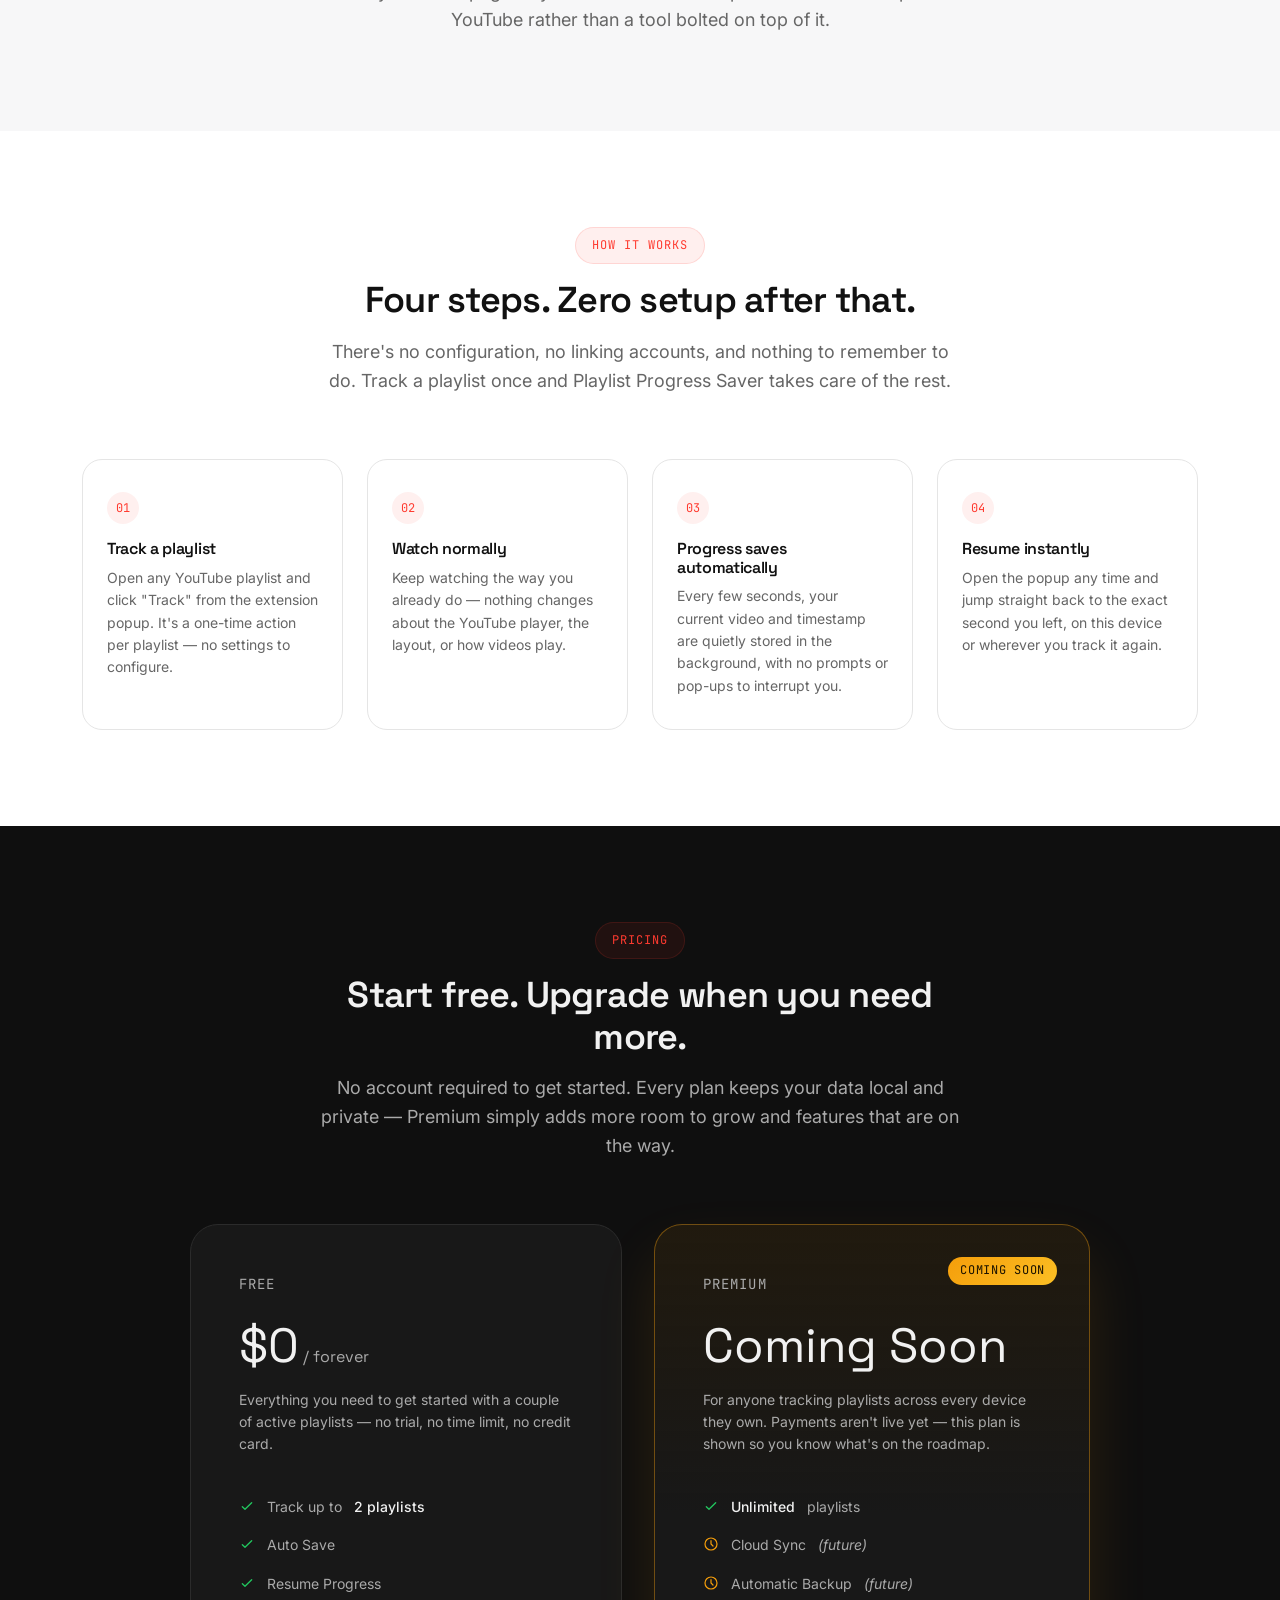
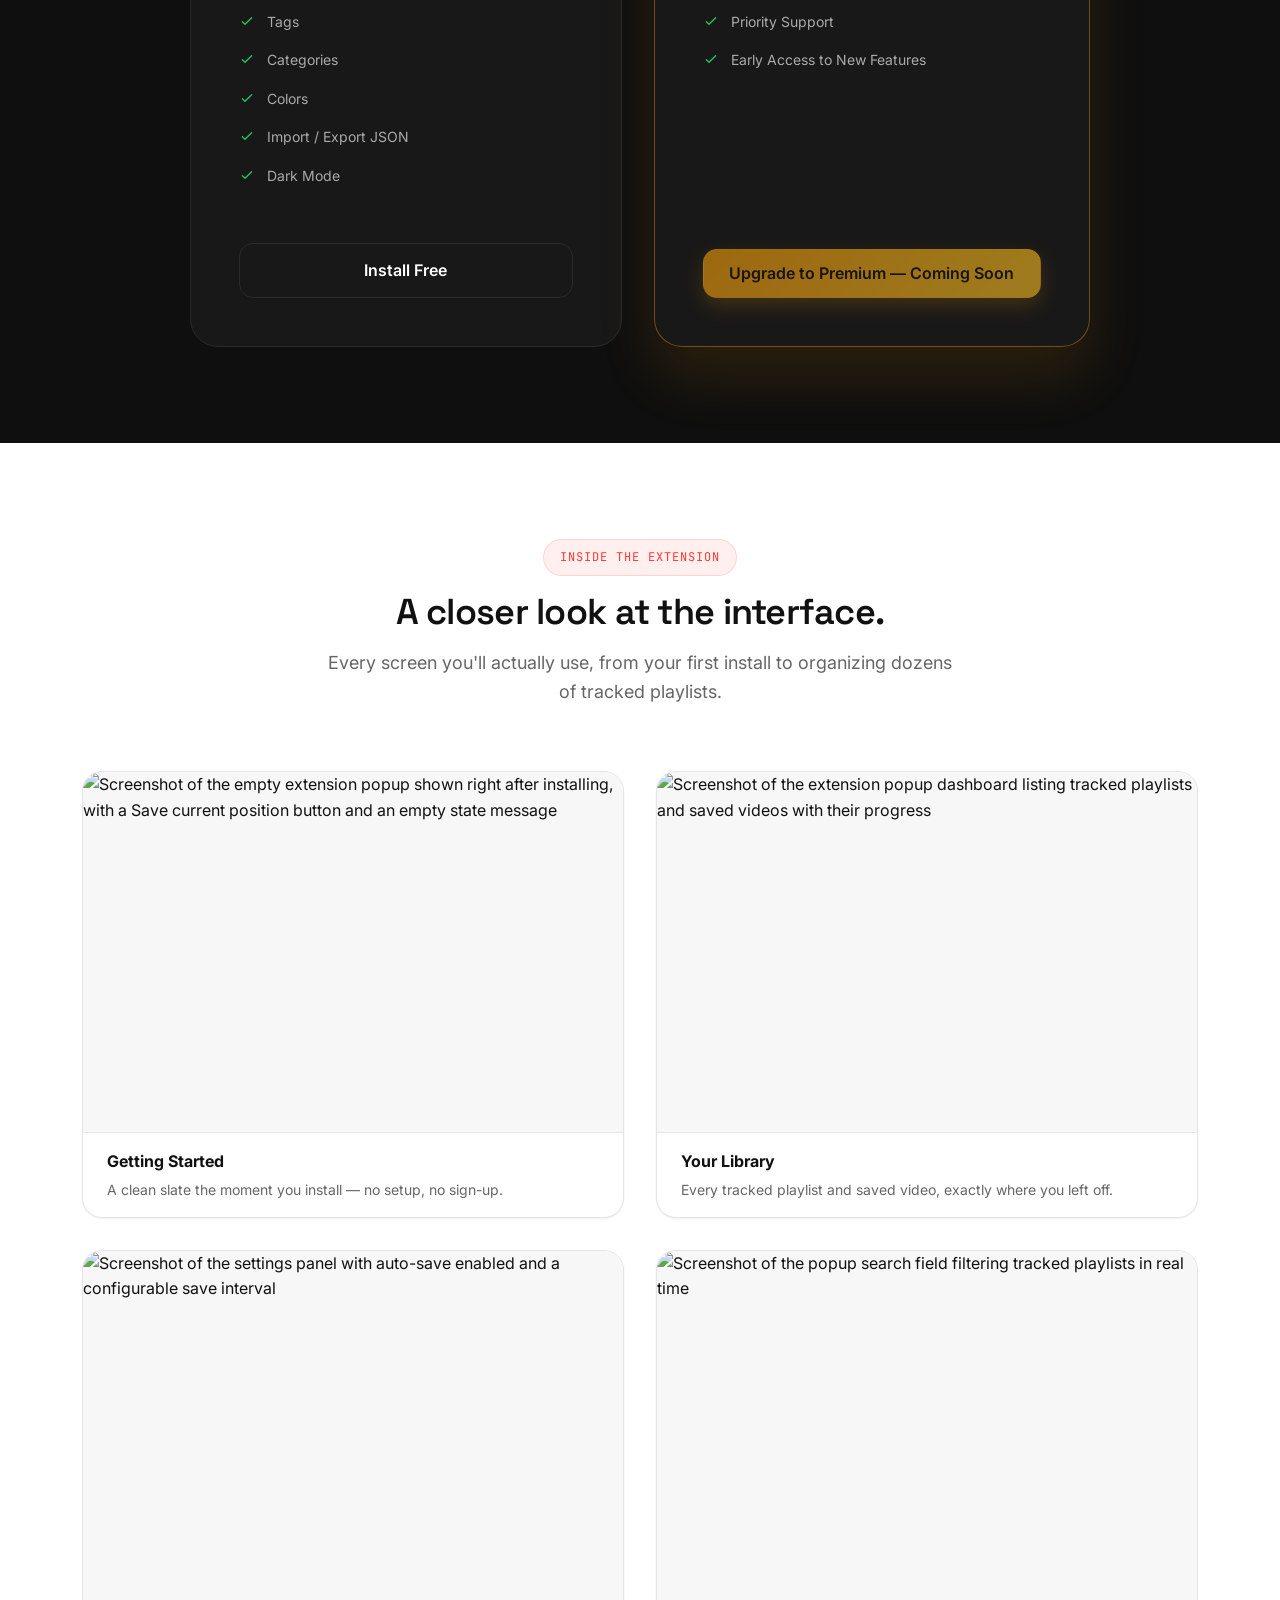
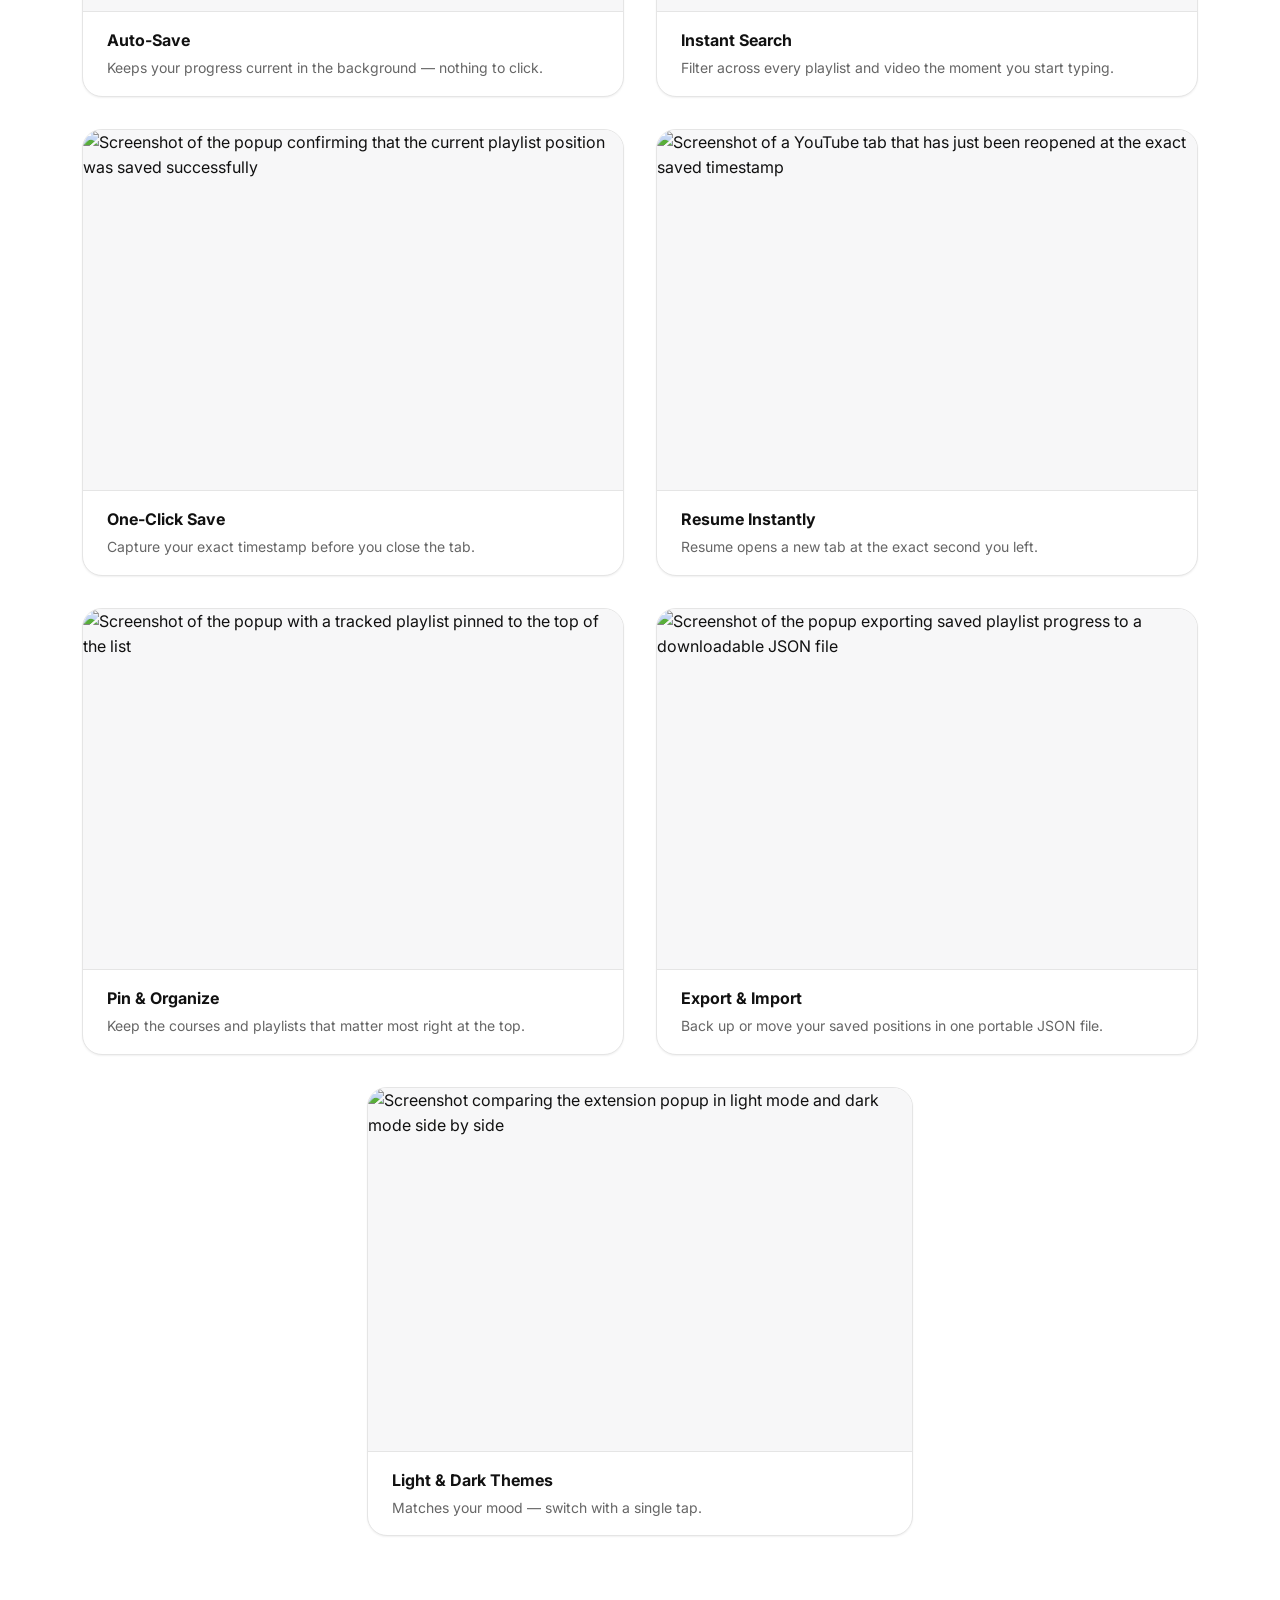
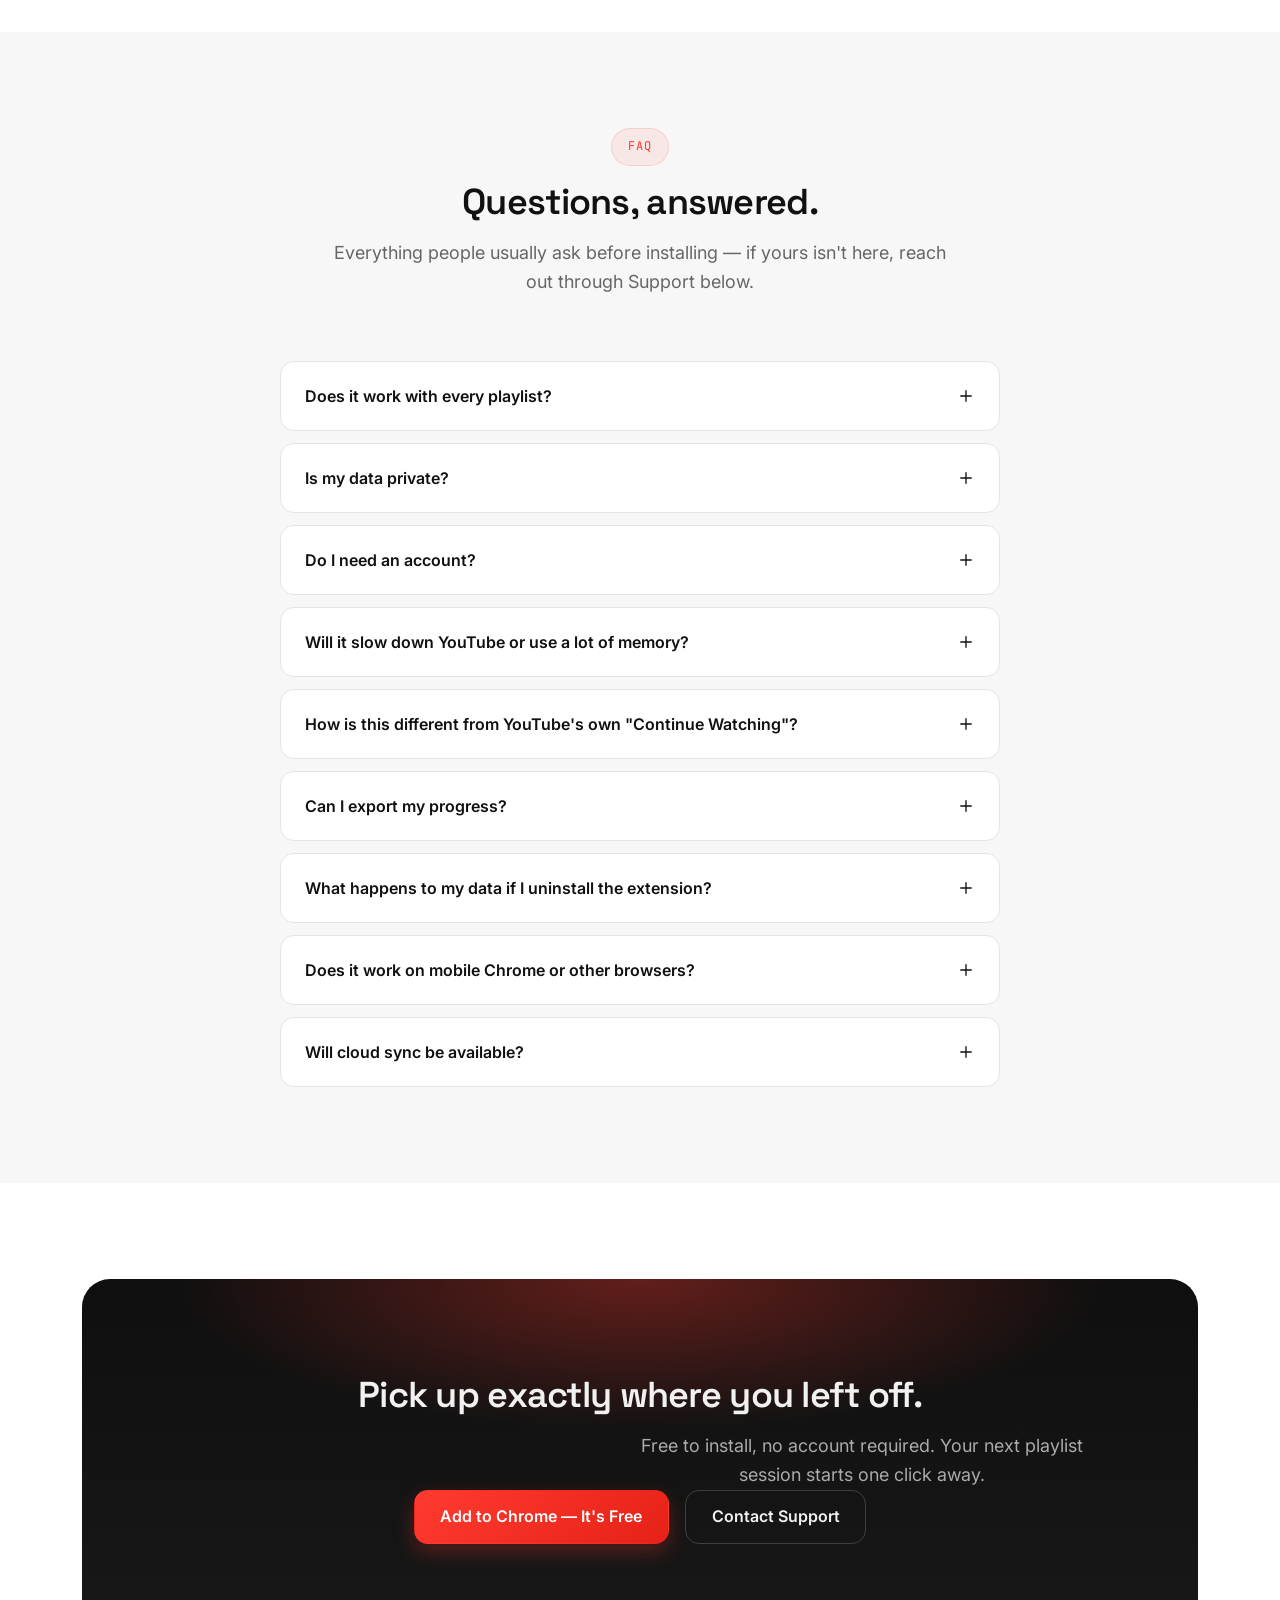
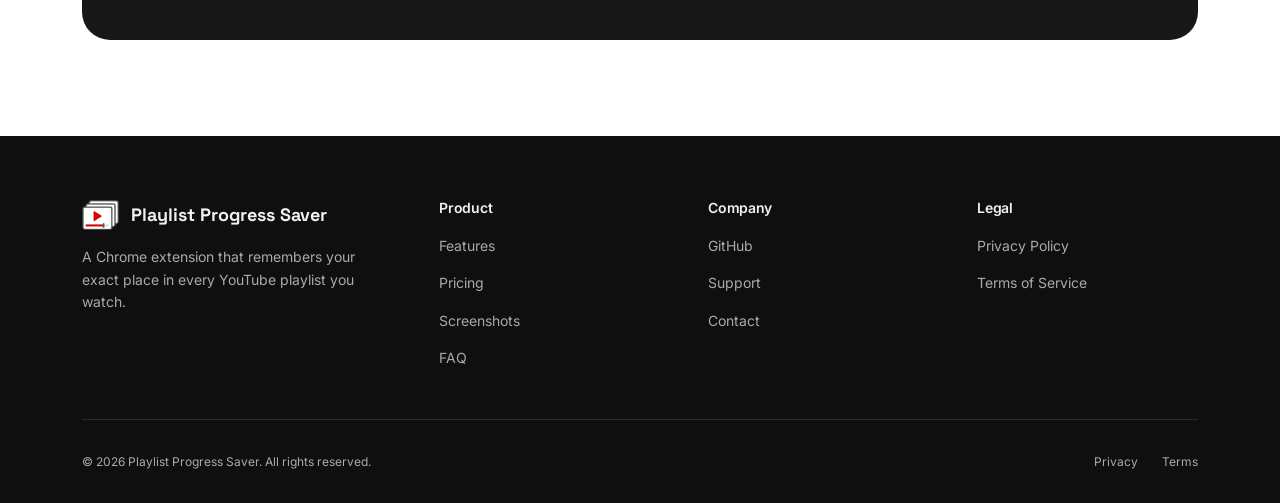
==== commit 081cb9d3: "Add files via upload" ====
--- a/index.html
+++ b/index.html
@@ -1,7 +1,19 @@
 <!DOCTYPE html>
 <html lang="en">
 <head>
-  <script>document.documentElement.classList.add('js');</script>
+  <script>
+    document.documentElement.classList.add('js');
+    (function () {
+      try {
+        var stored = localStorage.getItem('pps-theme');
+        var theme = stored || (window.matchMedia && window.matchMedia('(prefers-color-scheme: dark)').matches ? 'dark' : 'light');
+        document.documentElement.setAttribute('data-theme', theme);
+        document.documentElement.style.colorScheme = theme;
+      } catch (err) {
+        document.documentElement.setAttribute('data-theme', 'light');
+      }
+    })();
+  </script>
   <meta charset="UTF-8" />
   <meta name="viewport" content="width=device-width, initial-scale=1.0" />
   <title>Playlist Progress Saver — Never Lose Your Place in YouTube Playlists</title>
@@ -71,6 +83,10 @@
       </nav>
 
       <div class="nav-actions">
+        <button class="theme-toggle" id="theme-toggle" type="button" aria-pressed="false" aria-label="Switch to dark mode" title="Toggle dark mode">
+          <svg class="theme-icon theme-icon-sun" width="18" height="18" viewBox="0 0 24 24" fill="none" aria-hidden="true"><circle cx="12" cy="12" r="4.5" stroke="currentColor" stroke-width="1.8"/><path d="M12 2v3M12 19v3M4.2 4.2l2.1 2.1M17.7 17.7l2.1 2.1M2 12h3M19 12h3M4.2 19.8l2.1-2.1M17.7 6.3l2.1-2.1" stroke="currentColor" stroke-width="1.8" stroke-linecap="round"/></svg>
+          <svg class="theme-icon theme-icon-moon" width="18" height="18" viewBox="0 0 24 24" fill="none" aria-hidden="true"><path d="M20 14.5A8 8 0 119.5 4a6.5 6.5 0 0010.5 10.5z" stroke="currentColor" stroke-width="1.8" stroke-linejoin="round"/></svg>
+        </button>
         <a href="#support" class="btn btn-secondary">Support</a>
         <a href="#pricing" class="btn btn-primary">Add to Chrome</a>
         <button class="nav-toggle" id="nav-toggle" aria-label="Toggle menu" aria-expanded="false" aria-controls="site-header">
@@ -108,25 +124,10 @@
         </div>
 
         <div class="hero-visual">
-          <div class="browser-frame">
-            <div class="browser-chrome">
-              <span class="browser-dot"></span>
-              <span class="browser-dot"></span>
-              <span class="browser-dot"></span>
-            </div>
-            <div class="video-surface">
-              <span class="play-glyph">
-                <svg width="20" height="20" viewBox="0 0 24 24" fill="none" aria-hidden="true"><path d="M8 5v14l11-7L8 5z" fill="#fff"/></svg>
-              </span>
-              <div class="progress-track">
-                <div class="progress-fill"></div>
-                <div class="progress-pin" title="Saved position"></div>
-              </div>
-            </div>
-            <div class="extension-popup">
-              <!-- Drop in a real screenshot by replacing this file — the markup never needs to change. -->
-              <img src="assets/images/screenshots/hero-popup.svg" alt="Placeholder for the Playlist Progress Saver extension popup screenshot" width="800" height="460" loading="eager" />
-            </div>
+          <!-- To swap this screenshot, replace assets/images/screenshots/hero-popup.jpg
+               (or update this src) — no other markup changes needed. -->
+          <div class="hero-shot">
+            <img src="assets/images/screenshots/hero-popup.jpg" alt="Playlist Progress Saver popup open over a YouTube playlist, prompting to track the current playlist" width="1800" height="1321" loading="eager" />
           </div>
         </div>
       </div>
@@ -344,61 +345,79 @@
     </section>
 
     <!-- ============================ SCREENSHOTS =========================== -->
+    <!-- Each card's image lives at assets/images/screenshots/<name>.jpg — to swap
+         in a new screenshot later, replace the file at that path (or update the
+         src below); the card markup, sizing, and layout never need to change. -->
     <section class="screenshots" id="screenshots">
       <div class="container">
         <div class="section-heading reveal">
           <span class="eyebrow">Inside the extension</span>
           <h2>A closer look at the interface.</h2>
-          <p>Real screenshots are on the way — each placeholder below marks exactly where they'll go, so you can see how the finished page will flow.</p>
+          <p>Every screen you'll actually use, from your first install to organizing dozens of tracked playlists.</p>
         </div>
 
         <div class="screens-grid">
           <div class="screen-card reveal">
-            <div class="screen-chrome"><span class="browser-dot" style="background:#d0d0d0;"></span><span class="browser-dot" style="background:#d0d0d0;"></span><span class="browser-dot" style="background:#d0d0d0;"></span></div>
-            <div class="screen-body">
-              <img src="assets/images/screenshots/popup.svg" alt="Placeholder for a screenshot of the extension popup" width="800" height="500" loading="lazy" />
-            </div>
-            <div class="screen-caption"><strong>Extension Popup</strong>See tracked playlists and jump back in from anywhere, right from the toolbar.</div>
-          </div>
-
-          <div class="screen-card reveal">
-            <div class="screen-chrome"><span class="browser-dot" style="background:#d0d0d0;"></span><span class="browser-dot" style="background:#d0d0d0;"></span><span class="browser-dot" style="background:#d0d0d0;"></span></div>
-            <div class="screen-body">
-              <img src="assets/images/screenshots/playlist-tracking.svg" alt="Placeholder for a screenshot of playlist tracking" width="800" height="500" loading="lazy" />
-            </div>
-            <div class="screen-caption"><strong>Playlist Tracking</strong>Every tracked playlist shows live watch progress, so you know what's finished and what's next.</div>
-          </div>
-
-          <div class="screen-card reveal">
-            <div class="screen-chrome"><span class="browser-dot" style="background:#d0d0d0;"></span><span class="browser-dot" style="background:#d0d0d0;"></span><span class="browser-dot" style="background:#d0d0d0;"></span></div>
-            <div class="screen-body">
-              <img src="assets/images/screenshots/settings.svg" alt="Placeholder for a screenshot of the settings panel" width="800" height="500" loading="lazy" />
-            </div>
-            <div class="screen-caption"><strong>Settings</strong>Toggle Dark Mode, manage tags and colors, and control import/export in one place.</div>
-          </div>
-
-          <div class="screen-card reveal">
-            <div class="screen-chrome"><span class="browser-dot" style="background:#d0d0d0;"></span><span class="browser-dot" style="background:#d0d0d0;"></span><span class="browser-dot" style="background:#d0d0d0;"></span></div>
-            <div class="screen-body">
-              <img src="assets/images/screenshots/resume-progress.svg" alt="Placeholder for a screenshot of resuming progress" width="800" height="500" loading="lazy" />
-            </div>
-            <div class="screen-caption"><strong>Resume Progress</strong>One click jumps straight to the exact video and timestamp you left off at.</div>
-          </div>
-
-          <div class="screen-card reveal">
-            <div class="screen-chrome"><span class="browser-dot" style="background:#d0d0d0;"></span><span class="browser-dot" style="background:#d0d0d0;"></span><span class="browser-dot" style="background:#d0d0d0;"></span></div>
-            <div class="screen-body">
-              <img src="assets/images/screenshots/premium-upgrade.svg" alt="Placeholder for a screenshot of the premium upgrade screen" width="800" height="500" loading="lazy" />
-            </div>
-            <div class="screen-caption"><strong>Premium Upgrade</strong>A preview of what's coming with Premium — unlimited playlists and Cloud Sync.</div>
-          </div>
-
-          <div class="screen-card reveal">
-            <div class="screen-chrome"><span class="browser-dot" style="background:#d0d0d0;"></span><span class="browser-dot" style="background:#d0d0d0;"></span><span class="browser-dot" style="background:#d0d0d0;"></span></div>
-            <div class="screen-body">
-              <img src="assets/images/screenshots/dark-mode.svg" alt="Placeholder for a screenshot of dark mode" width="800" height="500" loading="lazy" />
-            </div>
-            <div class="screen-caption"><strong>Dark Mode</strong>A comfortable, low-glare interface built for late-night sessions.</div>
+            <div class="screen-body">
+              <img src="assets/images/screenshots/getting-started.jpg" alt="Screenshot of the empty extension popup shown right after installing, with a Save current position button and an empty state message" width="1400" height="973" loading="lazy" />
+            </div>
+            <div class="screen-caption"><strong>Getting Started</strong>A clean slate the moment you install — no setup, no sign-up.</div>
+          </div>
+
+          <div class="screen-card reveal">
+            <div class="screen-body">
+              <img src="assets/images/screenshots/your-library.jpg" alt="Screenshot of the extension popup dashboard listing tracked playlists and saved videos with their progress" width="1400" height="1109" loading="lazy" />
+            </div>
+            <div class="screen-caption"><strong>Your Library</strong>Every tracked playlist and saved video, exactly where you left off.</div>
+          </div>
+
+          <div class="screen-card reveal">
+            <div class="screen-body">
+              <img src="assets/images/screenshots/auto-save.jpg" alt="Screenshot of the settings panel with auto-save enabled and a configurable save interval" width="1400" height="1050" loading="lazy" />
+            </div>
+            <div class="screen-caption"><strong>Auto-Save</strong>Keeps your progress current in the background — nothing to click.</div>
+          </div>
+
+          <div class="screen-card reveal">
+            <div class="screen-body">
+              <img src="assets/images/screenshots/instant-search.jpg" alt="Screenshot of the popup search field filtering tracked playlists in real time" width="1400" height="973" loading="lazy" />
+            </div>
+            <div class="screen-caption"><strong>Instant Search</strong>Filter across every playlist and video the moment you start typing.</div>
+          </div>
+
+          <div class="screen-card reveal">
+            <div class="screen-body">
+              <img src="assets/images/screenshots/one-click-save.jpg" alt="Screenshot of the popup confirming that the current playlist position was saved successfully" width="1400" height="973" loading="lazy" />
+            </div>
+            <div class="screen-caption"><strong>One-Click Save</strong>Capture your exact timestamp before you close the tab.</div>
+          </div>
+
+          <div class="screen-card reveal">
+            <div class="screen-body">
+              <img src="assets/images/screenshots/resume-instantly.jpg" alt="Screenshot of a YouTube tab that has just been reopened at the exact saved timestamp" width="1400" height="1027" loading="lazy" />
+            </div>
+            <div class="screen-caption"><strong>Resume Instantly</strong>Resume opens a new tab at the exact second you left.</div>
+          </div>
+
+          <div class="screen-card reveal">
+            <div class="screen-body">
+              <img src="assets/images/screenshots/pin-organize.jpg" alt="Screenshot of the popup with a tracked playlist pinned to the top of the list" width="1400" height="1070" loading="lazy" />
+            </div>
+            <div class="screen-caption"><strong>Pin &amp; Organize</strong>Keep the courses and playlists that matter most right at the top.</div>
+          </div>
+
+          <div class="screen-card reveal">
+            <div class="screen-body">
+              <img src="assets/images/screenshots/export-import.jpg" alt="Screenshot of the popup exporting saved playlist progress to a downloadable JSON file" width="1400" height="1031" loading="lazy" />
+            </div>
+            <div class="screen-caption"><strong>Export &amp; Import</strong>Back up or move your saved positions in one portable JSON file.</div>
+          </div>
+
+          <div class="screen-card reveal">
+            <div class="screen-body">
+              <img src="assets/images/screenshots/light-dark-theme.jpg" alt="Screenshot comparing the extension popup in light mode and dark mode side by side" width="1400" height="898" loading="lazy" />
+            </div>
+            <div class="screen-caption"><strong>Light &amp; Dark Themes</strong>Matches your mood — switch with a single tap.</div>
           </div>
         </div>
       </div>
--- a/styles.css
+++ b/styles.css
@@ -28,6 +28,11 @@
 
   /* Borders */
   --color-border: #e5e5e5;
+
+  /* Header / misc surface tokens (swapped per-theme) */
+  --color-header-bg: rgba(248, 250, 252, 0.72);
+  --color-icon-bg: #f0f0f0;
+  --color-icon-fg: #555555;
 
   /* Gradients */
   --gradient-primary: linear-gradient(135deg, var(--color-primary) 0%, var(--color-accent) 100%);
@@ -79,6 +84,36 @@
   --container-width: 1180px;
   --nav-height: 76px;
   --ease-out: cubic-bezier(0.16, 1, 0.3, 1);
+
+  color-scheme: light;
+}
+
+/* ----------------------------- Dark theme -------------------------------
+   Everything in the site is built on the tokens above, so re-pointing them
+   here is enough to re-theme nav, hero, cards, buttons, FAQ, and screenshots
+   in one place. The Pricing, Final CTA, and Footer sections intentionally
+   stay on the separate --color-dark-* / --color-text-on-dark* tokens in both
+   themes — that's an always-dark accent band by design, not a bug, so it
+   never goes "wrong-colored" when the toggle flips.
+   ------------------------------------------------------------------------ */
+html[data-theme="dark"] {
+  color-scheme: dark;
+
+  --color-bg: #0f0f0f;
+  --color-bg-alt: #161616;
+  --color-surface: #1a1a1c;
+  --color-text: #f1f1f1;
+  --color-text-secondary: #a3a3a3;
+  --color-border: #2b2b2d;
+
+  --color-header-bg: rgba(15, 15, 15, 0.78);
+  --color-icon-bg: #232325;
+  --color-icon-fg: #cfcfcf;
+
+  --shadow-sm: 0 1px 2px rgba(0, 0, 0, 0.4);
+  --shadow-md: 0 8px 24px rgba(0, 0, 0, 0.45);
+  --shadow-lg: 0 20px 48px rgba(0, 0, 0, 0.55);
+  --shadow-glow: 0 0 0 1px rgba(255, 59, 48, 0.14), 0 20px 48px rgba(255, 59, 48, 0.22);
 }
 
 /* -------------------------------- Reset -------------------------------- */
@@ -101,6 +136,18 @@
   background: var(--color-bg);
   -webkit-font-smoothing: antialiased;
   text-rendering: optimizeLegibility;
+  transition: background-color 0.25s var(--ease-out), color 0.25s var(--ease-out);
+}
+
+/* Smooth ~250ms theme transition for every themed surface. Elements with a
+   more specific transition below (buttons, cards, header) extend this list
+   rather than losing it, so hover/scroll animations keep working alongside
+   the theme fade. */
+*,
+*::before,
+*::after {
+  transition: background-color 0.25s var(--ease-out), border-color 0.25s var(--ease-out),
+    color 0.25s var(--ease-out), fill 0.25s var(--ease-out);
 }
 
 img {
@@ -249,7 +296,8 @@
   padding: 0.85rem 1.6rem;
   border-radius: var(--radius-md);
   border: 1px solid transparent;
-  transition: transform 0.2s var(--ease-out), box-shadow 0.2s var(--ease-out), background 0.2s var(--ease-out);
+  transition: transform 0.2s var(--ease-out), box-shadow 0.2s var(--ease-out), background 0.2s var(--ease-out),
+    color 0.2s var(--ease-out), border-color 0.2s var(--ease-out);
   white-space: nowrap;
 }
 
@@ -279,7 +327,7 @@
 .btn-secondary:hover {
   transform: translateY(-2px);
   box-shadow: var(--shadow-md);
-  border-color: #cccccc;
+  border-color: var(--color-text-secondary);
 }
 
 .btn-ghost {
@@ -322,11 +370,12 @@
   height: var(--nav-height);
   display: flex;
   align-items: center;
-  background: rgba(248, 250, 252, 0.72);
+  background: var(--color-header-bg);
   backdrop-filter: blur(14px) saturate(160%);
   -webkit-backdrop-filter: blur(14px) saturate(160%);
   border-bottom: 1px solid transparent;
-  transition: border-color 0.3s var(--ease-out), box-shadow 0.3s var(--ease-out);
+  transition: border-color 0.3s var(--ease-out), box-shadow 0.3s var(--ease-out),
+    background-color 0.3s var(--ease-out);
 }
 
 .site-header.is-scrolled {
@@ -396,6 +445,40 @@
   gap: var(--space-4);
 }
 
+.theme-toggle {
+  display: inline-flex;
+  align-items: center;
+  justify-content: center;
+  width: 38px;
+  height: 38px;
+  flex-shrink: 0;
+  border-radius: 50%;
+  background: var(--color-surface);
+  border: 1px solid var(--color-border);
+  color: var(--color-text-secondary);
+  box-shadow: var(--shadow-sm);
+  transition: transform 0.25s var(--ease-out), box-shadow 0.25s var(--ease-out),
+    background-color 0.25s var(--ease-out), border-color 0.25s var(--ease-out), color 0.25s var(--ease-out);
+}
+
+.theme-toggle:hover {
+  transform: translateY(-2px);
+  box-shadow: var(--shadow-md);
+  color: var(--color-primary);
+}
+
+.theme-icon-moon {
+  display: none;
+}
+
+html[data-theme="dark"] .theme-icon-sun {
+  display: none;
+}
+
+html[data-theme="dark"] .theme-icon-moon {
+  display: block;
+}
+
 .nav-toggle {
   display: none;
   background: none;
@@ -472,113 +555,44 @@
   letter-spacing: 2px;
 }
 
-/* --- Hero mockup: fake extension popup anchored to a fake YouTube frame --- */
+/* --- Hero screenshot frame --- */
 .hero-visual {
   position: relative;
   display: flex;
   justify-content: center;
 }
 
-.browser-frame {
+.hero-shot {
   width: 100%;
-  max-width: 460px;
+  max-width: 560px;
   border-radius: var(--radius-lg);
-  background: var(--color-dark-bg);
+  background: var(--color-surface);
+  border: 1px solid var(--color-border);
   box-shadow: var(--shadow-lg);
   overflow: hidden;
-  transform: perspective(1200px) rotateY(-4deg) rotateX(2deg);
   animation: float 7s ease-in-out infinite;
+  transition: transform 0.35s var(--ease-out), box-shadow 0.35s var(--ease-out),
+    background-color 0.25s var(--ease-out), border-color 0.25s var(--ease-out);
+}
+
+.hero-shot:hover {
+  box-shadow: var(--shadow-glow);
 }
 
 @keyframes float {
-  0%, 100% { transform: perspective(1200px) rotateY(-4deg) rotateX(2deg) translateY(0); }
-  50% { transform: perspective(1200px) rotateY(-4deg) rotateX(2deg) translateY(-10px); }
-}
-
-.browser-chrome {
-  display: flex;
-  align-items: center;
-  gap: var(--space-2);
-  padding: var(--space-3) var(--space-4);
-  background: #1c1c1c;
-}
-
-.browser-dot {
-  width: 9px;
-  height: 9px;
-  border-radius: 50%;
-  background: #4a4a4a;
-}
-
-.video-surface {
-  aspect-ratio: 16 / 9;
-  background: linear-gradient(140deg, #1e1e1e 0%, #0f0f0f 100%);
-  position: relative;
-  display: flex;
-  align-items: center;
-  justify-content: center;
-}
-
-.video-surface .play-glyph {
-  width: 56px;
-  height: 56px;
-  border-radius: 50%;
-  background: rgba(248, 250, 252, 0.12);
-  display: flex;
-  align-items: center;
-  justify-content: center;
-  backdrop-filter: blur(4px);
-}
-
-.progress-track {
-  position: absolute;
-  left: var(--space-4);
-  right: var(--space-4);
-  bottom: var(--space-4);
-  height: 4px;
-  background: rgba(248, 250, 252, 0.2);
-  border-radius: var(--radius-full);
-}
-
-.progress-fill {
-  position: absolute;
-  inset: 0;
-  width: 42%;
-  background: var(--color-primary);
-  border-radius: var(--radius-full);
-}
-
-.progress-pin {
-  position: absolute;
-  left: 42%;
-  top: 50%;
-  transform: translate(-50%, -50%);
-  width: 12px;
-  height: 12px;
-  border-radius: 50%;
-  background: var(--color-premium);
-  box-shadow: 0 0 0 4px rgba(245, 158, 11, 0.22);
-}
-
-.extension-popup {
-  margin: -30px var(--space-5) var(--space-5);
-  position: relative;
-  background: var(--color-dark-surface);
-  border: 1px solid var(--color-dark-border);
-  border-radius: var(--radius-md);
-  box-shadow: 0 24px 48px rgba(0, 0, 0, 0.5);
-  overflow: hidden;
-}
-
-.extension-popup img {
+  0%, 100% { transform: translateY(0); }
+  50% { transform: translateY(-10px); }
+}
+
+.hero-shot img {
   display: block;
   width: 100%;
   height: auto;
   transition: transform 0.4s var(--ease-out);
 }
 
-.browser-frame:hover .extension-popup img {
-  transform: scale(1.02);
+.hero-shot:hover img {
+  transform: scale(1.015);
 }
 
 .timestamp-chip {
@@ -637,7 +651,8 @@
   border: 1px solid var(--color-border);
   border-radius: var(--radius-lg);
   padding: var(--space-6);
-  transition: transform 0.25s var(--ease-out), box-shadow 0.25s var(--ease-out);
+  transition: transform 0.25s var(--ease-out), box-shadow 0.25s var(--ease-out),
+    background-color 0.25s var(--ease-out), border-color 0.25s var(--ease-out), color 0.25s var(--ease-out);
 }
 
 .problem-card:hover {
@@ -649,8 +664,8 @@
   width: 44px;
   height: 44px;
   border-radius: var(--radius-sm);
-  background: #f0f0f0;
-  color: #555555;
+  background: var(--color-icon-bg);
+  color: var(--color-icon-fg);
   display: flex;
   align-items: center;
   justify-content: center;
@@ -684,7 +699,8 @@
   border: 1px solid var(--color-border);
   border-radius: var(--radius-lg);
   padding: var(--space-6);
-  transition: transform 0.25s var(--ease-out), box-shadow 0.25s var(--ease-out), border-color 0.25s var(--ease-out);
+  transition: transform 0.25s var(--ease-out), box-shadow 0.25s var(--ease-out), border-color 0.25s var(--ease-out),
+    background-color 0.25s var(--ease-out), color 0.25s var(--ease-out);
 }
 
 .feature-card:hover {
@@ -876,8 +892,16 @@
 
 .screens-grid {
   display: grid;
-  grid-template-columns: repeat(3, 1fr);
+  grid-template-columns: repeat(2, 1fr);
   gap: var(--space-6);
+}
+
+/* Odd one out on the last row (9 cards / 2 cols) spans centered rather than
+   stretching full-width, so the grid never looks lopsided. */
+.screens-grid .screen-card:last-child:nth-child(odd) {
+  grid-column: 1 / -1;
+  max-width: calc(50% - var(--space-3));
+  margin-inline: auto;
 }
 
 .screen-card {
@@ -886,7 +910,8 @@
   border: 1px solid var(--color-border);
   background: var(--color-surface);
   box-shadow: var(--shadow-sm);
-  transition: box-shadow 0.25s var(--ease-out), transform 0.25s var(--ease-out);
+  transition: box-shadow 0.25s var(--ease-out), transform 0.25s var(--ease-out),
+    background-color 0.25s var(--ease-out), border-color 0.25s var(--ease-out);
 }
 
 .screen-card:hover {
@@ -894,17 +919,8 @@
   box-shadow: var(--shadow-md);
 }
 
-.screen-chrome {
-  display: flex;
-  align-items: center;
-  gap: var(--space-2);
-  padding: var(--space-3) var(--space-4);
-  background: var(--color-bg-alt);
-  border-bottom: 1px solid var(--color-border);
-}
-
 .screen-body {
-  aspect-ratio: 16/10;
+  aspect-ratio: 3 / 2;
   background: var(--color-bg-alt);
   display: flex;
   align-items: center;
@@ -1208,6 +1224,12 @@
     grid-template-columns: 1fr;
   }
 
+  .screens-grid .screen-card:last-child:nth-child(odd) {
+    grid-column: auto;
+    max-width: none;
+    margin-inline: 0;
+  }
+
   .footer-grid {
     grid-template-columns: 1fr;
     gap: var(--space-6);
